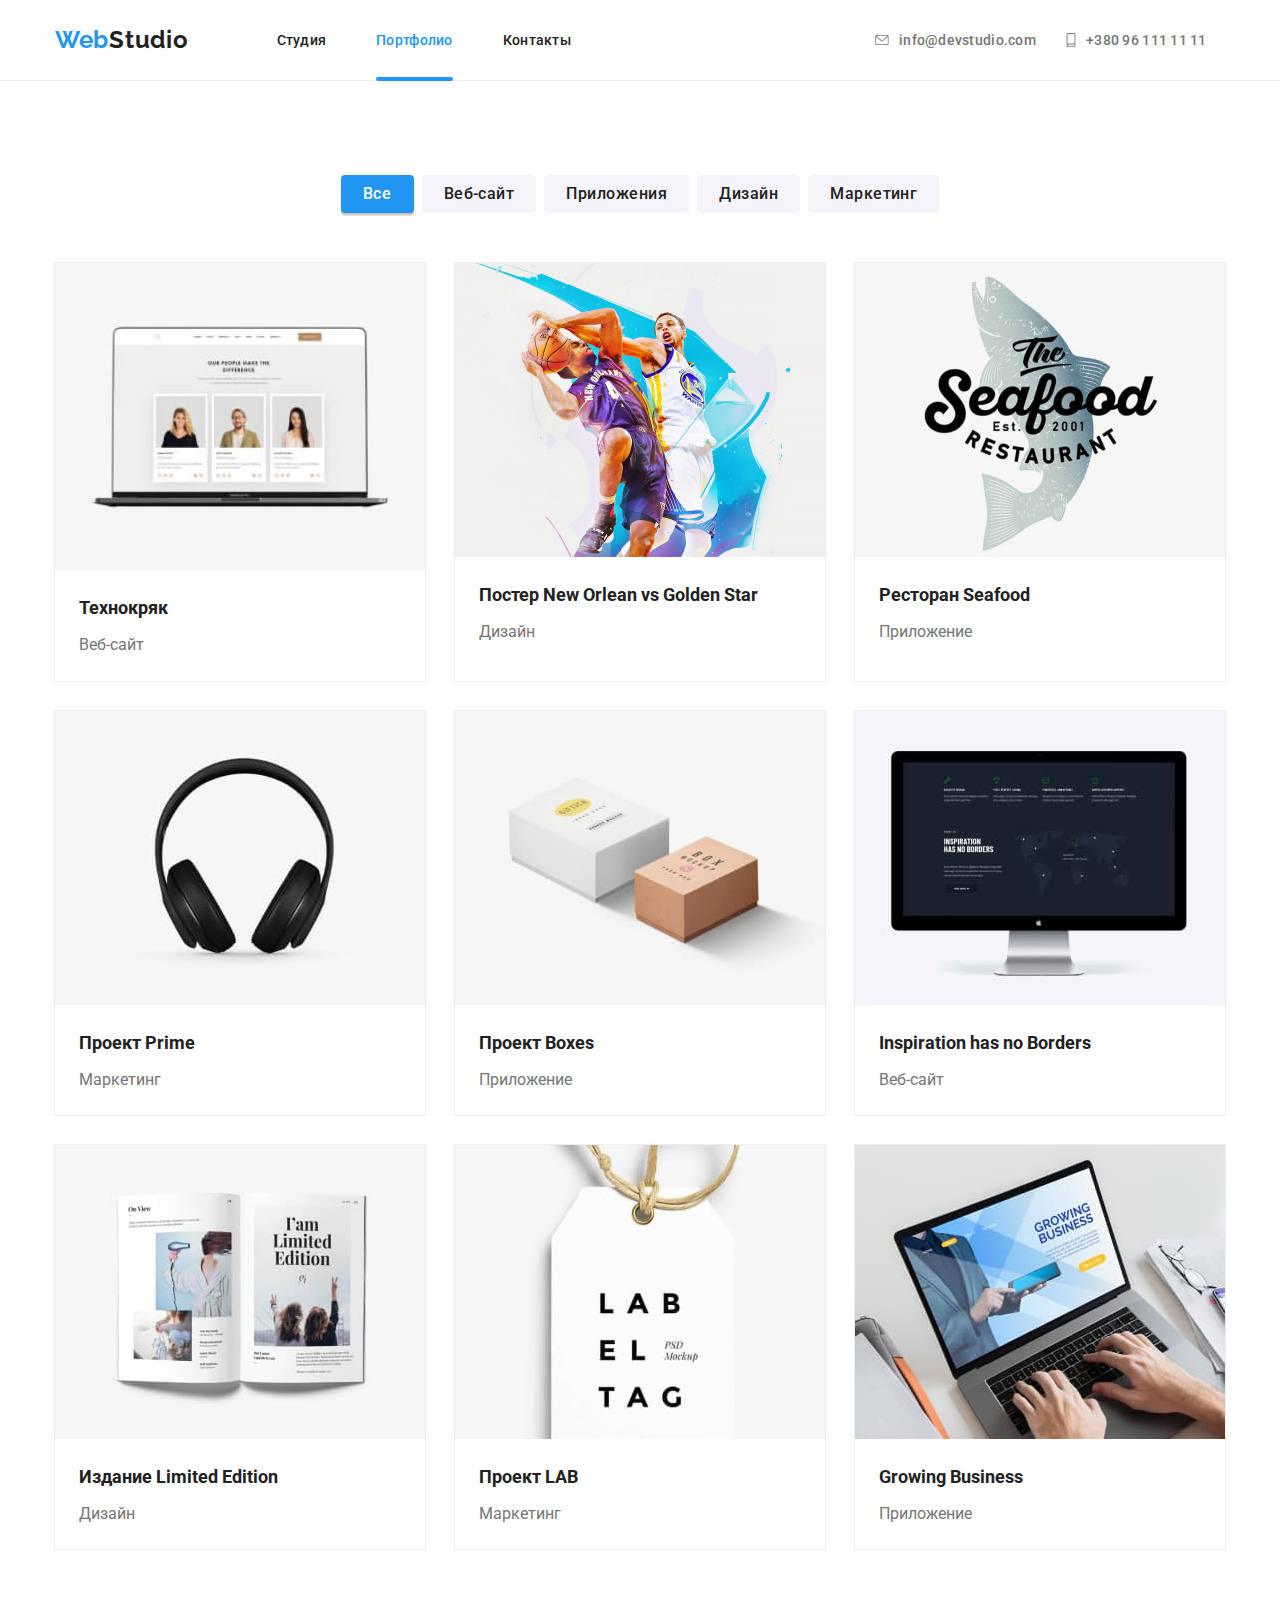
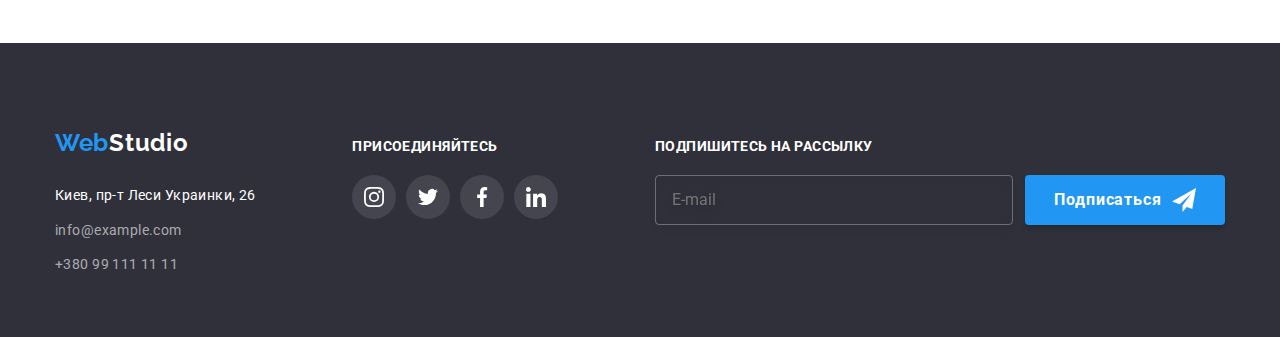
==== portfolio.html @ 72ad8346 "part1" ====
<!DOCTYPE html>
<html lang="ru">

<head>
    <meta charset="UTF-8" />
    <meta name="viewport" content="width=device-width, initial-scale=1.0" />
    <title>Эффективные решения для вашего бизнеса</title>

    <link
        href="https://fonts.googleapis.com/css2?family=Raleway:wght@700&family=Roboto:wght@400;500;700;900&display=swap"
        rel="stylesheet">
    <link rel="stylesheet"
        href="https://cdnjs.cloudflare.com/ajax/libs/modern-normalize/1.1.0/modern-normalize.min.css">
    <link rel="stylesheet" href="css/main.min.css" />
</head>

<body>
    
    <header class="page-header">
        <div class="container">
            <a href="./index.html" class="logo">Web<span class="logo__themelabel">Studio</span></a>
            <nav class="navigation">
                <ul class="navigation__list">
                    <li class="navigation__item">
                        <a href="./index.html" class="navigation__link">Студия</a>
                    </li>
                    <li class="navigation__item">
                        <a href="./portfolio.html" class="navigation__link navigation__link--accent">Портфолио</a>
                    </li>
                    <li class="navigation__item">
                        <a href="/" class="navigation__link">Контакты</a>
                    </li>
                </ul>
                <ul class="contact">
                    <li class="contact__item"><a href="maito:info@devstudio.com" class="contact__link">
                            <svg class="contact__icon" width="14" height="10">
                                <use href="./img/symbol-defs.svg#envelope"></use>
                            </svg>info@devstudio.com</a>
                    </li>
                    <li class="contact__item"><a href="tell:+380961111111" class="contact__link contact__link--accent">
                            <svg class="contact__icon" width="10" height="14">
                                <use href="./img/symbol-defs.svg#smartphone"></use>
                            </svg>+380 96 111 11 11</a>
                    </li>
                </ul>
            </nav>
            <button class="menu-mobile" type="button" artia-controls="header-menu-container" aria-expanded="false"
                data-menu-button>
                <svg class="menu-mobile__icon" width="40" height="40" aria-label="Переключатель мобильного меню">
                    <use class="menu-mobile__menu" href="./img/symbol-defs.svg#burger-menu-icon"></use>
                </svg>
            </button>
            <div class="header-menu-container" data-menu>
                <ul class="navigation__list">
                    <li class="navigation__item">
                        <a href="./index.html" class="navigation__link">Студия</a>
                    </li>
                    <li class="navigation__item">
                        <a href="./portfolio.html" class="navigation__link navigation__link--accent">Портфолио</a>
                    </li>
                    <li class="navigation__item">
                        <a href="/" class="navigation__link">Контакты</a>
                    </li>
                </ul>
                <ul class="contact">
                    <li class="contact__item"><a href="maito:info@devstudio.com" class="contact__link">
                            <svg class="contact__icon" width="14" height="10">
                                <use href="./img/symbol-defs.svg#ienvelope"></use>
                            </svg>info@devstudio.com</a>
                    </li>
                    <li class="contact__item"><a href="tell:+380961111111" class="contact__link contact__link--accent">
                            <svg class="contact__icon" width="10" height="14">
                                <use href="./img/symbol-defs.svg#smartphone"></use>
                            </svg>+380 96 111 11 11</a>
                    </li>
                </ul>

                <ul class="social-list__menu">
                    <li class="social-list__item">
                        <a href="" class="social-list__links">Instagram</a>
                        <span class="social-list__line"></span>
                    </li>
                    <li class="social-list__item">
                        <a href="" class="social-list__links">Twitter</a>
                        <span class="social-list__line"></span>
                    </li>
                    <li class="social-list__item">
                        <a href="" class="social-list__links">Facebook</a>
                        <span class="social-list__line"></span>
                    </li>
                    <li class="social-list__item">
                        <a href="" class="social-list__links">LinkedIn</a>
                    </li>
                </ul>
                <button class="close-menu-btn" data-menu-close>
                    <svg class="icon-close-btn">
                        <use href="./img/symbol-defs.svg#close-icon"></use>
                    </svg>
                </button>
            </div>
        </div>
    </header>

    <main>

        <section class="portfolio-selection section-padding">
            <div class="container">
                <h1 class="visually-hidden">portfolio</h1>

                <ul class="bits">
                    <li class="list-buttons">
                        <button type="button" class="modal-buttons active">Все</button>
                    </li>
                    <li class="list-buttons">
                        <button type="button" class="modal-buttons">Веб-сайт</button>
                    </li>
                    <li class="list-buttons">
                        <button type="button" class="modal-buttons">Приложения</button>
                    </li>
                    <li class="list-buttons">
                        <button type="button" class="modal-buttons"> Дизайн</button>
                    </li>
                    <li class="list-buttons">
                        <button type="button" class="modal-buttons">Маркетинг</button>
                    </li>
                </ul>

                <h2 class="visually-hidden">картинки Портфолио</h2>

                <ul class="portfolio-picture">
                    <li class="link-group">
                        <a href="#" class="links">
                            <div class="portfolio-effect">
                                <picture>
                                    <source srcset="./images/kryakmob1.jpg 1x, ./images/kryakmob2.jpg 2x" type="image"
                                        media="(min-width: 480px)">
                                    <source srcset="./images/kryaktabl1.jpg 1x, ./images/kryaktabl2.jpg 2x" type="image"
                                        media="(min-width: 768px)">
                                    <source srcset="./imgages/kryakdesk1.jpg 1x, ./imgages/kryakdesk2.jpg 2x"
                                        type="image" media="(min-width: 1200px)">
                                    <img class="link-group-img" src="./images/kryakdesk1.jpg" alt="Технокряк" width="370"
                                        height="294">
                                </picture>
                                <p class="description-technoryak"> Технокряк это современная площадка распространения
                                    коронавируса. Компании используют эту платформу для цифрового
                                    шпионажа и атак на защищённые сервера конкурентов.</p>
                            </div>
                            <div class="advantages-container-carts">
                                <h3 class="title-img">Технокряк</h3>
                                <p class="text-img">Веб-сайт</p>
                            </div>
                        </a>
                    </li>
                    <li class="link-group">
                        <a href="#" class="links">
                            <div class="portfolio-effect">
                                <picture>
                                    <source srcset="./images/orleanmob1.jpg 1x, ./images/orleanmob2.jpg 2x" type="image"
                                        media="(min-width: 480px)">
                                    <source srcset="./images/orleantab1.jpg 1x, ./images/orleantab2.jpg 2x" type="image"
                                        media="(min-width: 768px)">
                                    <source srcset="./imgages/orleandesk1.jpg 1x, ./imgages/orleandesk2.jpg 2x"
                                        type="image" media="(min-width: 1200px)">
                                    <img class="link-group-img" src="./images/orleandesk1.jpg" alt="neworlen" width="370"
                                        height="294">
                                </picture>
                                <p class="description-technoryak"> Технокряк это современная площадка распространения
                                    коронавируса. Компании используют
                                    эту платформу для цифрового
                                    шпионажа и атак на защищённые сервера конкурентов.</p>
                            </div>
                            <div class="advantages-container-carts">
                                <h3 class="title-img">Постер New Orlean vs Golden Star</h3>
                                <p class="text-img">Дизайн</p>
                            </div>
                        </a>
                    </li>
                    <li class="link-group">
                        <a href="#" class="links">
                            <div class="portfolio-effect">
                                <picture>
                                    <source srcset="./images/foodmob1.jpg 1x, ./images/foodmob2.jpg 2x"
                                        type="image" media="(min-width: 480px)">
                                    <source srcset="./images/foodtab1.jpg 1x, ./images/foodtab2.jpg 2x"
                                        type="image" media="(min-width: 768px)">
                                    <source srcset="./imgages/fooddesk1.jpg 1x, ./imgages/fooddesk2.jpg 2x"
                                        type="image" media="(min-width: 1200px)">
                                    <img class="link-group-img" src="./images/fooddesk1.jpg" alt="Seafood" width="370"
                                        height="294">
                                </picture>
                                <p class="description-technoryak"> Технокряк это современная площадка распространения
                                    коронавируса. Компании используют
                                    эту платформу для цифрового шпионажа и атак на защищённые сервера конкурентов.</p>
                            </div>
                            <div class="advantages-container-carts">
                                <h3 class="title-img">Ресторан Seafood</h3>
                                <p class="text-img">Приложение</p>
                            </div>
                        </a>
                    </li>
                    <li class="link-group">
                        <a href="#" class="links">
                            <div class="portfolio-effect">
                                <picture>
                                    <source srcset="./images/primemob1.jpg 1x, ./images/primemob2.jpg 2x"
                                        type="image" media="(min-width: 480px)">
                                    <source srcset="./images/primetab1.jpg 1x, ./images/primetab2.jpg 2x"
                                        type="image" media="(min-width: 768px)">
                                    <source srcset="./imgages/primedesk1.jpg 1x, ./imgages/primedesk2.jpg 2x"
                                        type="image" media="(min-width: 1200px)">
                                    <img class="link-group-img" src="./images/primedesk1.jpg" alt="Prime" width="370"
                                        height="294">
                                </picture>
                                <p class="description-technoryak"> Технокряк это современная площадка распространения
                                    коронавируса. Компании используют эту платформу для цифрового
                                    шпионажа и атак на защищённые сервера конкурентов.</p>
                            </div>
                            <div class="advantages-container-carts">
                                <h3 class="title-img">Проект Prime</h3>
                                <p class="text-img">Маркетинг</p>
                            </div>
                        </a>
                    </li>
                    <li class="link-group">
                        <a href="#" class="links">
                            <div class="portfolio-effect">
                                <picture>
                                    <source srcset="./images/boxmob1.jpg 1x, ./images/boxmob2.jpg 2x"
                                        type="image" media="(min-width: 480px)">
                                    <source srcset="./images/boxtab1.jpg 1x, ./images/boxtab2.jpg 2x"
                                        type="image" media="(min-width: 768px)">
                                    <source srcset="./imgages/boxdesk1.jpg 1x, ./imgages/boxdesk2.jpg 2x"
                                        type="image" media="(min-width: 1200px)">
                                    <img class="link-group-img" src="./images/boxdesk1.jpg" alt="boxes" width="370"
                                        height="294">
                                </picture>
                                <p class="description-technoryak"> Технокряк это современная площадка распространения
                                    коронавируса. Компании используют эту платформу для цифрового
                                    шпионажа и атак на защищённые сервера конкурентов.</p>
                            </div>
                            <div class="advantages-container-carts">
                                <h3 class="title-img">Проект Boxes</h3>
                                <p class="text-img">Приложение</p>
                            </div>
                        </a>
                    </li>
                    <li class="link-group">
                        <a href="#" class="links">
                            <div class="portfolio-effect">
                                <picture>
                                    <source srcset="./images/inspimob1.jpg 1x, ./images/inspimob2.jpg 2x" type="image"
                                        media="(min-width: 480px)">
                                    <source srcset="./images/inspitab1.jpg 1x, ./images/inspitab2.jpg 2x" type="image"
                                        media="(min-width: 768px)">
                                    <source srcset="./imgages/inspidesk1.jpg 1x, ./imgages/inspidesk2.jpg 2x"
                                        type="image" media="(min-width: 1200px)">
                                    <img class="link-group-img" src="./images/inspidesk1.jpg" alt="Inspiration" width="370"
                                        height="294">
                                </picture>
                                <p class="description-technoryak"> Технокряк это современная площадка распространения
                                    коронавируса. Компании используют эту платформу для цифрового
                                    шпионажа и атак на защищённые сервера конкурентов.</p>
                            </div>
                            <div class="advantages-container-carts">
                                <h3 lang="en" class="title-img">Inspiration has no Borders</h3>
                                <p class="text-img">Веб-сайт</p>
                            </div>
                        </a>
                    </li>
                    <li class="link-group">
                        <a href="#" class="links">
                            <div class="portfolio-effect">
                                <picture>
                                    <source srcset="./images/limitmob1.jpg 1x, ./images/limitmob2.jpg 2x"
                                        type="image" media="(min-width: 480px)">
                                    <source srcset="./images/limittab1.jpg 1x, ./images/limittab2.jpg 2x"
                                        type="image" media="(min-width: 768px)">
                                    <source srcset="./imgages/limitdesk1.jpg 1x, ./imgages/limitdesk2.jpg 2x"
                                        type="image" media="(min-width: 1200px)">
                                    <img class="link-group-img" src="./images/limitdesk1.jpg" alt="Limited" width="370"
                                        height="294">
                                </picture>
                                <p class="description-technoryak"> Технокряк это современная площадка распространения
                                    коронавируса. Компании используют
                                    эту платформу для цифрового шпионажа и атак на защищённые сервера конкурентов.</p>
                            </div>
                            <div class="advantages-container-carts">
                                <h3 class="title-img">Издание Limited Edition</h3>
                                <p class="text-img">Дизайн</p>
                            </div>
                        </a>
                    </li>
                    <li class="link-group">
                        <a href="#" class="links">
                            <div class="portfolio-effect">
                                <picture>
                                    <source srcset="./images/labmob1.jpg 1x, ./images/labmob2.jpg 2x"
                                        type="image" media="(min-width: 480px)">
                                    <source srcset="./images/labtab1.jpg 1x, ./images/labtab2.jpg 2x"
                                        type="image" media="(min-width: 768px)">
                                    <source srcset="./imgages/labdesk1.jpg 1x, ./imgages/labdesk2.jpg 2x"
                                        type="image" media="(min-width: 1200px)">
                                    <img class="link-group-img" src="./images/labdesk1.jpg" alt="lab" width="370"
                                        height="294">
                                </picture>
                                <p class="description-technoryak"> Технокряк это современная площадка распространения
                                    коронавируса. Компании используют
                                    эту платформу для цифрового
                                    шпионажа и атак на защищённые сервера конкурентов.</p>
                            </div>
                            <div class="advantages-container-carts">
                                <h3 class="title-img">Проект LAB</h3>
                                <p class="text-img">Маркетинг</p>
                            </div>
                        </a>
                    </li>
                    <li class="link-group">
                        <a href="#" class="links">
                            <div class="portfolio-effect">
                                <picture>
                                    <source srcset="./images/growmob1.jpg 1x, ./images/growmob2.jpg 2x"
                                        type="image" media="(min-width: 480px)">
                                    <source srcset="./images/growtab1.jpg 1x, ./images/growtab2.jpg 2x"
                                        type="image" media="(min-width: 768px)">
                                    <source srcset="./imgages/growdesk1.jpg 1x, ./imgages/growdesk2.jpg 2x"
                                        type="image" media="(min-width: 1200px)">
                                    <img class="link-group-img" src="./images/growdesk1.jpg" alt="Growing" width="370"
                                        height="294">
                                </picture>
                                <p class="description-technoryak"> Технокряк это современная площадка распространения
                                    коронавируса. Компании используют
                                    эту платформу для цифрового
                                    шпионажа и атак на защищённые сервера конкурентов.</p>
                            </div>
                            <div class="advantages-container-carts">
                                <h3 lang="en" class="title-img">Growing Business</h3>
                                <p class="text-img">Приложение</p>
                            </div>
                        </a>
                    </li>
                </ul>
            </div>
        </section>
    </main>

<footer class="page-footer">
    <div class="container">
        <div class="container-adres">
            <address class="adres">
                <a href="index.html" class="logo logo--footer">Web<span class="accent-footer">Studio</span></a>
                <ul class="adres__list">
                    <li class="adres__item"><a href="https://goo.gl/maps/eN61j858Ek6bLMCC6" class="adres__city">Киев,
                            пр-т
                            Леси Украинки, 26</a></li>
                    <li class="adres__item"><a href="mailto:info@example.com" class="adres__link">info@example.com</a>
                    </li>
                    <li class="adres__item"><a href="tell:+380991111111" class="adres__link">+380 99 111 11 11</a></li>
                </ul>
            </address>
        </div>
        <div class="footer-icons">
            <h3 class="footer-subtitle">присоединяйтесь</h3>
            <ul class="icon-list">
                <li class="icon-list__item">
                    <a class="icon-list__link" href="">
                        <svg class="advantages-icons">
                            <use href="./img/symbol-defs.svg#instagram"></use>
                        </svg>
                    </a>
                </li>
                <li class="icon-list__item">
                    <a class="icon-list__link" href="">
                        <svg class="advantages-icons">
                            <use href="./img/symbol-defs.svg#twitter"></use>
                        </svg>
                    </a>
                </li>
                <li class="icon-list__item">
                    <a class="icon-list__link" href="">
                        <svg class="advantages-icons">
                            <use href="./img/symbol-defs.svg#facebook"></use>
                        </svg>
                    </a>
                </li>
                <li class="icon-list__item">
                    <a class="icon-list__link" href="">
                        <svg class="advantages-icons">
                            <use href="./img/symbol-defs.svg#linkedin"></use>
                        </svg>
                    </a>
                </li>
            </ul>
        </div>
        <div class="footer-form">
            <h3 class="footer-subtitle">Подпишитесь на рассылку</h3>
            <form class="footer-form__container">
                <input type="email" placeholder="E-mail" name="mail" class="footer-form__input">
                <button type="submit" class="web-button">Подписаться <span class="footer-form__label">
                        <svg class="footer-form__icon">
                            <use href="./img/symbol-defs.svg#icon-send"></use>
                        </svg>
                    </span></button>
            </form>
        </div>
    </div>



</footer>

<script src="./js/modal.js"></script>
<script src="./js/menu.js"></script>

</body>
</html>
---- css/main.min.css ----
*,::before,::after{-webkit-box-sizing:border-box;box-sizing:border-box}body{font-family:"Roboto",sans-serif;margin:0}a{text-decoration:none;cursor:pointer;font-style:normal}ul{margin:0;padding:0;list-style:none}p,h1,h2,h3,h4,h5,h6{margin:0;padding:0}img{display:block;max-width:100%;height:auto}.visually-hidden{position:absolute !important;clip:rect(1px 1px 1px 1px);clip:rect(1px, 1px, 1px, 1px);padding:0 !important;border:0 !important;height:1px !important;width:1px !important;overflow:hidden}.container{width:100%;padding:0 15px}.page-header .container{display:-webkit-box;display:-ms-flexbox;display:flex}@media screen and (min-width: 480px){.container{width:480px;margin:0 auto}}@media screen and (min-width: 768px){.container{width:768px}}@media screen and (min-width: 1200px){.container{width:1200px}}@media screen and (min-width: 768px){.page-footer .container{display:-webkit-box;display:-ms-flexbox;display:flex;-ms-flex-wrap:wrap;flex-wrap:wrap;-ms-flex-pack:distribute;justify-content:space-around;-webkit-box-align:baseline;-ms-flex-align:baseline;align-items:baseline}}@media screen and (min-width: 1200px){.page-footer .container{-webkit-box-pack:justify;-ms-flex-pack:justify;justify-content:space-between}}@media screen and (max-width: 1199px){.page-footer .container{text-align:center}}.section-padding{padding-bottom:60px;padding-top:60px;width:100%;margin:0 auto}@media screen and (min-width: 1200px){.section-padding{padding-bottom:94px;padding-top:94px}}.title{color:#212121;font-weight:700;font-size:28px;line-height:1.178;letter-spacing:0.03em;text-align:center;margin-bottom:30px}@media screen and (min-width: 1200px){.title{font-size:36px;line-height:1.167;margin-bottom:50px}}.page-header{background-color:#fff}.navigation{display:none}@media screen and (min-width: 768px){.navigation{display:-webkit-box;display:-ms-flexbox;display:flex;-webkit-box-align:center;-ms-flex-align:center;align-items:center}}.menu-mobile{padding:10px 0;margin:0;border:none;color:#212121;background-color:transparent;margin-left:auto;position:relative}.menu-mobile:hover .menu-mobile__icon,.menu-mobile:focus .menu-mobile__icon{fill:#2196f3}@media screen and (min-width: 768px){.menu-mobile{display:none}}.close-menu-btn{position:fixed;right:8px;top:8px;background-color:transparent;border:none;color:#212121;padding:0}.close-menu-btn:hover,.close-menu-btn:focus{color:#2196f3}.icon-close-btn{fill:currentColor;width:40px;height:40px}.menu-mobile__icon{fill:currentColor}@media screen and (max-width: 768px){.header-menu-container{position:fixed;top:0;right:0;background-color:#fff;height:100vh;width:100%;padding:48px 40px;z-index:21;overflow:auto;-webkit-transform:translateY(-100%);transform:translateY(-100%);-webkit-transition:-webkit-transform 700ms cubic-bezier(0.4, 0, 0.2, 1);transition:-webkit-transform 700ms cubic-bezier(0.4, 0, 0.2, 1);transition:transform 700ms cubic-bezier(0.4, 0, 0.2, 1);transition:transform 700ms cubic-bezier(0.4, 0, 0.2, 1), -webkit-transform 700ms cubic-bezier(0.4, 0, 0.2, 1);display:-webkit-box;display:-ms-flexbox;display:flex;-webkit-box-orient:vertical;-webkit-box-direction:normal;-ms-flex-direction:column;flex-direction:column;-webkit-box-pack:justify;-ms-flex-pack:justify;justify-content:space-between}.header-menu-container.is-open{-webkit-transform:translateY(0);transform:translateY(0)}}@media screen and (min-width: 768px){.header-menu-container{display:none}}.navigation__link{color:#212121;-webkit-transition:color 250ms cubic-bezier(0.4, 0, 0.2, 1);transition:color 250ms cubic-bezier(0.4, 0, 0.2, 1);font-weight:500;font-size:25px;line-height:1.175;display:block;letter-spacing:0.02em}.navigation__link:focus,.navigation__link:hover{color:#2196f3}@media screen and (min-width: 480px){.navigation__link{font-size:40px}}@media screen and (min-width: 768px){.navigation__link{position:relative;font-size:14px;line-height:1.142;padding:32px 0}}.navigation__list{margin-bottom:40px}@media screen and (min-width: 768px){.navigation__list{margin-bottom:0;display:-webkit-box;display:-ms-flexbox;display:flex}}@media screen and (min-width: 1200px){.navigation__list{margin-right:304px}}@media screen and (max-width: 767px){.navigation__item:not(:last-child){margin-bottom:32px}}@media screen and (min-width: 768px){.navigation__item:not(:last-child){margin-right:50px}}.navigation__link--accent{color:#2196f3}@media screen and (min-width: 768px){.navigation__link--accent::after{content:"";display:block;position:absolute;bottom:-1px;left:0;width:100%;height:4px;background-color:#2196f3;border-radius:2px;-webkit-transform:scaleX(1);transform:scaleX(1);-webkit-transition:-webkit-transform 250ms cubic-bezier(0.4, 0, 0.2, 1);transition:-webkit-transform 250ms cubic-bezier(0.4, 0, 0.2, 1);transition:transform 250ms cubic-bezier(0.4, 0, 0.2, 1);transition:transform 250ms cubic-bezier(0.4, 0, 0.2, 1), -webkit-transform 250ms cubic-bezier(0.4, 0, 0.2, 1)}}.social-list__menu{display:-webkit-box;display:-ms-flexbox;display:flex;-webkit-box-align:center;-ms-flex-align:center;align-items:center;-ms-flex-wrap:wrap;flex-wrap:wrap}@media screen and (min-width: 768px){.social-list__menu{display:none}}.social-list__item{display:-webkit-box;display:-ms-flexbox;display:flex;-webkit-box-pack:center;-ms-flex-pack:center;justify-content:center;-webkit-box-align:center;-ms-flex-align:center;align-items:center}.social-list__links{font-weight:500;font-size:10px;line-height:1.122;letter-spacing:0.02em;color:#2196f3}@media screen and (min-width: 480px){.social-list__links{font-size:18px}}.social-list__line{background-color:rgba(33,33,33,0.2);width:22px;height:1px;-webkit-transform:rotate(90deg);transform:rotate(90deg)}.contact__link{color:#757575;font-weight:500;font-size:18px;line-height:1;display:block;letter-spacing:0.02em}.contact__link:hover,.contact__link:focus{color:#2196f3}@media screen and (min-width: 480px){.contact__link{font-size:24px;line-height:1.176}}@media screen and (min-width: 768px){.contact__link{font-size:12px;line-height:1.167;display:-webkit-box;display:-ms-flexbox;display:flex;-webkit-box-align:center;-ms-flex-align:center;align-items:center}}@media screen and (min-width: 1200px){.contact__link{font-size:14px;line-height:1.142;padding:32px 0}}@media screen and (max-width: 767px){.contact__item:last-child{margin-bottom:32px}}@media screen and (min-width: 768px) and (max-width: 1199px){.contact__item:not(:last-child){margin-bottom:10px}}@media screen and (min-width: 1200px){.contact__item:not(:last-child){margin-right:30px}}.contact{display:-webkit-box;display:-ms-flexbox;display:flex}@media screen and (max-width: 767px){.contact{-webkit-box-orient:vertical;-webkit-box-direction:reverse;-ms-flex-direction:column-reverse;flex-direction:column-reverse;margin-bottom:20px}}@media screen and (min-width: 768px) and (max-width: 1199px){.contact{margin-left:84px;-webkit-box-orient:vertical;-webkit-box-direction:normal;-ms-flex-direction:column;flex-direction:column}}@media screen and (min-width: 1200px){.contact{-webkit-box-orient:horizontal;-webkit-box-direction:normal;-ms-flex-direction:row;flex-direction:row}}.contact__icon{display:none}@media screen and (min-width: 768px){.contact__icon{margin-right:10px;fill:currentColor;display:block}}@media screen and (max-width: 767px){.contact__link--accent{color:#2196f3}}@media screen and (min-width: 480px) and (max-width: 767px){.contact__link--accent{color:#2196f3;font-size:34px}}.logo{font-family:"Raleway",sans-serif;color:#2196f3;font-weight:700;letter-spacing:0.03em;font-size:24px;line-height:1.1667;padding:16px 0}@media screen and (min-width: 768px){.logo{margin-right:88px;padding:26px 0}}.logo__themelabel{color:#212121}.logo--footer{margin-right:0;display:inline-block}.web-button{background-color:#2196f3;-webkit-box-shadow:0px 4px 4px rgba(0,0,0,0.15);box-shadow:0px 4px 4px rgba(0,0,0,0.15);border-radius:4px;border-color:transparent;text-align:center;min-width:200px;height:50px;color:#fff;font-weight:700;font-size:16px;line-height:1.875;letter-spacing:0.06em;padding:10px;cursor:pointer;font-family:inherit}.footer-form .web-button{display:-webkit-box;display:-ms-flexbox;display:flex;-webkit-box-pack:center;-ms-flex-pack:center;justify-content:center;-webkit-box-align:center;-ms-flex-align:center;align-items:center;margin:0 auto}.modal__close{position:absolute;top:8px;right:8px;display:-webkit-box;display:-ms-flexbox;display:flex;-webkit-box-pack:center;-ms-flex-pack:center;justify-content:center;-webkit-box-align:center;-ms-flex-align:center;align-items:center;background-color:transparent;border:1px solid rgba(0,0,0,0.1);width:30px;height:30px;color:#212121;border-radius:50%;cursor:pointer}.modal-close-icon{height:100%;width:100%;fill:currentColor;-webkit-transition:fill 250ms cubic-bezier(0.4, 0, 0.2, 1);transition:fill 250ms cubic-bezier(0.4, 0, 0.2, 1)}.modal__close:hover .modal-close-icon,.modal__close:focus .modal-close-icon{fill:#2196f3}.icon-list{display:-webkit-box;display:-ms-flexbox;display:flex;-webkit-box-align:center;-ms-flex-align:center;align-items:center;-webkit-box-pack:center;-ms-flex-pack:center;justify-content:center}.icon-list__link{width:100%;height:100%;fill:#fff;display:-webkit-box;display:-ms-flexbox;display:flex;-webkit-box-pack:center;-ms-flex-pack:center;justify-content:center;background-color:rgba(255,255,255,0.1);border-radius:50%;-webkit-box-align:center;-ms-flex-align:center;align-items:center;-webkit-transition:background-color 250ms cubic-bezier(0.4, 0, 0.2, 1),color 250ms cubic-bezier(0.4, 0, 0.2, 1);transition:background-color 250ms cubic-bezier(0.4, 0, 0.2, 1),color 250ms cubic-bezier(0.4, 0, 0.2, 1)}.icon-list__link:hover,.icon-list__link:focus{background-color:#2196f3;color:#fff}.icon-list__item{width:44px;height:44px}.icon-list__item:not(:last-child){margin-right:10px}.icon-list__icon,.advantages-icons{width:20px;height:20px}.team-icons-color{fill:currentColor}.icon-list__link--background{color:#afb1b8}.icon-list__link--background:hover,.icon-list__link--background:focus{color:#fff}.page-hero{background-color:#2f303a;text-align:center;padding-top:118px;padding-bottom:118px;max-width:1600px;margin:0 auto;background-image:-webkit-gradient(linear, left top, right top, from(rgba(47,48,58,0.4)), to(rgba(47,48,58,0.4))),url("./../img/heromob1.jpg");background-image:linear-gradient(to right, rgba(47,48,58,0.4), rgba(47,48,58,0.4)),url("./../img/heromob1.jpg");background-repeat:no-repeat;background-size:cover}@media screen and (min-device-pixel-ratio: 2), screen and (-webkit-min-device-pixel-ratio: 2), screen and (min-resolution: 192dpi), screen and (min-resolution: 2dppx){.page-hero{background-image:-webkit-gradient(linear, left top, right top, from(rgba(47,48,58,0.4)), to(rgba(47,48,58,0.4))),url("./../img/heromob2.jpg");background-image:linear-gradient(to right, rgba(47,48,58,0.4), rgba(47,48,58,0.4)),url("./../img/heromob2.jpg")}}@media screen and (min-width: 768px){.page-hero{background-image:-webkit-gradient(linear, left top, right top, from(rgba(47,48,58,0.4)), to(rgba(47,48,58,0.4))),url("./../img/herotab1.jpg");background-image:linear-gradient(to right, rgba(47,48,58,0.4), rgba(47,48,58,0.4)),url("./../img/herotab1.jpg")}}@media screen and (min-width: 768px) and (min-device-pixel-ratio: 2), screen and (min-width: 768px) and (-webkit-min-device-pixel-ratio: 2), screen and (min-width: 768px) and (min-resolution: 192dpi), screen and (min-width: 768px) and (min-resolution: 2dppx){.page-hero{background-image:-webkit-gradient(linear, left top, right top, from(rgba(47,48,58,0.4)), to(rgba(47,48,58,0.4))),url("./../img/herotab2.jpg");background-image:linear-gradient(to right, rgba(47,48,58,0.4), rgba(47,48,58,0.4)),url("./../img/herotab2.jpg")}}@media screen and (min-width: 1200px){.page-hero{padding-top:200px;padding-bottom:200px;background-image:-webkit-gradient(linear, left top, right top, from(rgba(47,48,58,0.4)), to(rgba(47,48,58,0.4))),url("./../img/herodesk1.jpg");background-image:linear-gradient(to right, rgba(47,48,58,0.4), rgba(47,48,58,0.4)),url("./../img/herodesk1.jpg")}}@media screen and (min-width: 1200px) and (min-device-pixel-ratio: 2), screen and (min-width: 1200px) and (-webkit-min-device-pixel-ratio: 2), screen and (min-width: 1200px) and (min-resolution: 192dpi), screen and (min-width: 1200px) and (min-resolution: 2dppx){.page-hero{background-image:-webkit-gradient(linear, left top, right top, from(rgba(47,48,58,0.4)), to(rgba(47,48,58,0.4))),url("./../img/herodesk2.jpg");background-image:linear-gradient(to right, rgba(47,48,58,0.4), rgba(47,48,58,0.4)),url("./../img/herodesk2.jpg")}}.hero__title{color:#fff;font-weight:900;font-size:26px;line-height:1.615;letter-spacing:0.06em;text-transform:uppercase;text-align:center;margin:0 auto;max-width:360px;margin-bottom:30px}@media screen and (min-width: 1200px){.hero__title{font-size:44px;line-height:1.364;max-width:700px}}@media screen and (min-width: 768px){.feature__list{display:-webkit-box;display:-ms-flexbox;display:flex;-ms-flex-wrap:wrap;flex-wrap:wrap;margin:-15px}}.feature__item{max-width:480px}.feature__item:not(:last-child){margin-bottom:30px}@media screen and (min-width: 768px){.feature__item{width:calc((100% - 2 * 30px) / 2);margin:15px}}@media screen and (min-width: 1200px){.feature__item{width:calc((100% - 4 * 30px) / 4);margin:15px}}.feature__subtitle{font-weight:700;font-size:14px;line-height:1.142;text-transform:uppercase;margin-bottom:10px}@media screen and (max-width: 767px){.feature__subtitle{text-align:center}}.feature__text{color:#757575;font-size:14px;line-height:1.714;font-weight:400;letter-spacing:0.03em}.feature__icon--container{background-color:#f5f4fa;display:-webkit-box;display:-ms-flexbox;display:flex;-webkit-box-pack:center;-ms-flex-pack:center;justify-content:center;-webkit-box-align:center;-ms-flex-align:center;align-items:center;width:100%;height:120px;margin-bottom:30px}.feature__icon{height:70px;width:70px}.job{padding-bottom:94px}@media screen and (max-width: 1199px){.job{display:none}}.job__item{margin:15px;position:relative;width:calc((100% - 3 * 30px) / 3)}.job__list{display:-webkit-box;display:-ms-flexbox;display:flex;margin:-15px}.job__images{max-width:100%}.job__text{font-weight:700;font-size:14px;line-height:1.143;letter-spacing:0.03em;text-transform:uppercase;margin:0;color:#fff}.job__text--position{position:absolute;bottom:0;left:0;background-color:rgba(47,48,58,0.8);width:100%;height:70px;display:-webkit-box;display:-ms-flexbox;display:flex;-webkit-box-align:center;-ms-flex-align:center;align-items:center;-webkit-box-pack:center;-ms-flex-pack:center;justify-content:center}.job{padding-bottom:94px}@media screen and (max-width: 1199px){.job{display:none}}.job__item{margin:15px;position:relative;width:calc((100% - 3 * 30px) / 3)}.job__list{display:-webkit-box;display:-ms-flexbox;display:flex;margin:-15px}.job__images{max-width:100%}.job__text{font-weight:700;font-size:14px;line-height:1.143;letter-spacing:0.03em;text-transform:uppercase;margin:0;color:#fff}.job__text--position{position:absolute;bottom:0;left:0;background-color:rgba(47,48,58,0.8);width:100%;height:70px;display:-webkit-box;display:-ms-flexbox;display:flex;-webkit-box-align:center;-ms-flex-align:center;align-items:center;-webkit-box-pack:center;-ms-flex-pack:center;justify-content:center}.team{background-color:#f5f4fa}.team__name{color:#212121;font-weight:500;font-size:16px;line-height:1.187;letter-spacing:0.03em;text-align:center;margin-bottom:10px}@media screen and (min-width: 768px){.team__list{margin:-15px;display:-webkit-box;display:-ms-flexbox;display:flex;-ms-flex-wrap:wrap;flex-wrap:wrap}}.team__item{background-color:#fff;-webkit-box-shadow:0px 1px 3px rgba(0,0,0,0.12),0px 1px 1px rgba(0,0,0,0.14),0px 2px 1px rgba(0,0,0,0.2);box-shadow:0px 1px 3px rgba(0,0,0,0.12),0px 1px 1px rgba(0,0,0,0.14),0px 2px 1px rgba(0,0,0,0.2);border-radius:0px 0px 4px 4px}@media screen and (max-width: 767px){.team__item{max-width:480px}.team__item:not(:last-child){margin-bottom:30px}}@media screen and (min-width: 768px){.team__item{width:calc((100% - 2 * 30px) / 2);margin:15px}}@media screen and (min-width: 1200px){.team__item{width:calc((100% - 4 * 30px) / 4)}}.team__images{width:100%}.team__position{color:#757575;font-weight:400;font-size:16px;line-height:1.187;text-align:center;margin-bottom:16px}.team__wrapper--icon{padding:24px}.client__item{width:calc((100% - 2 * 30px) / 2);height:90px;margin:15px}@media screen and (min-width: 768px){.client__item{width:calc((100% - 3 * 30px) / 3)}}@media screen and (min-width: 1200px){.client__item{width:calc((100% - 6 * 30px) / 6)}}.client__list{text-align:center;display:-webkit-box;display:-ms-flexbox;display:flex;-ms-flex-wrap:wrap;flex-wrap:wrap;margin:-15px}.client__link{width:100%;height:100%;-webkit-box-align:center;-ms-flex-align:center;align-items:center;color:#afb1b8;display:-webkit-box;display:-ms-flexbox;display:flex;border:1px solid #afb1b8;border-radius:4px;-webkit-box-pack:center;-ms-flex-pack:center;justify-content:center;-webkit-transition:color 250ms cubic-bezier(0.4, 0, 0.2, 1),border 250ms cubic-bezier(0.4, 0, 0.2, 1);transition:color 250ms cubic-bezier(0.4, 0, 0.2, 1),border 250ms cubic-bezier(0.4, 0, 0.2, 1)}.client__link:hover,.client__link:focus{color:#2196f3;border:1px solid #2196f3}.client__logo{fill:currentColor}.page-footer{background-color:#2f303a;padding-bottom:60px;padding-top:60px}.adres__item:not(:last-child){margin-bottom:9px}.adres{font-size:14px;line-height:1.8;font-weight:400;letter-spacing:0.03em}@media screen and (max-width: 1199px){.container-adres,.footer-icons{margin-bottom:60px}}.adres__city{color:#fff}.adres__link{color:rgba(255,255,255,0.6)}.adres__link:focus,.adres__link:hover{color:#2196f3}.accent-footer{color:#fff}.footer-subtitle{font-weight:700;font-size:14px;line-height:1, 143;letter-spacing:0.03em;text-transform:uppercase;color:#fff;margin-bottom:20px}.icon-list{list-style:none}.footer-form__input{width:100%;height:50px;background-color:transparent;border:1px solid rgba(255,255,255,0.3);-webkit-filter:drop-shadow(0px 4px 4px rgba(0,0,0,0.15));filter:drop-shadow(0px 4px 4px rgba(0,0,0,0.15));border-radius:4px;padding:16px;color:#fff;-webkit-transition:border 250ms cubic-bezier(0.4, 0, 0.2, 1);transition:border 250ms cubic-bezier(0.4, 0, 0.2, 1);margin-bottom:20px}.footer-form__input:focus{outline:none;border:1px solid #2196f3}@media screen and (min-width: 480px){.footer-form__input{width:450px}}@media screen and (min-width: 1200px){.footer-form__input{width:358px;margin-bottom:0;margin-right:12px}}.footer-form__icon{width:100%;height:100%}@media screen and (min-width: 1200px){.footer-form__container{display:-webkit-box;display:-ms-flexbox;display:flex;-webkit-box-pack:center;-ms-flex-pack:center;justify-content:center;-webkit-box-align:center;-ms-flex-align:center;align-items:center}}.footer-form__label{width:24px;height:24px;margin-left:10px}.modal-buttons{color:#212121;background-color:#f5f4fa;font-weight:500;font-family:inherit;font-size:16px;line-height:1.625;letter-spacing:0.03em;border-radius:4px;min-width:73px;padding:6px 22px;text-align:center;border:0px transparent;cursor:pointer;height:38px;-webkit-transition:color 250ms cubic-bezier(0.4, 0, 0.2, 1),background-color 250ms cubic-bezier(0.4, 0, 0.2, 1),-webkit-box-shadow 250ms cubic-bezier(0.4, 0, 0.2, 1);transition:color 250ms cubic-bezier(0.4, 0, 0.2, 1),background-color 250ms cubic-bezier(0.4, 0, 0.2, 1),-webkit-box-shadow 250ms cubic-bezier(0.4, 0, 0.2, 1);transition:color 250ms cubic-bezier(0.4, 0, 0.2, 1),background-color 250ms cubic-bezier(0.4, 0, 0.2, 1),box-shadow 250ms cubic-bezier(0.4, 0, 0.2, 1);transition:color 250ms cubic-bezier(0.4, 0, 0.2, 1),background-color 250ms cubic-bezier(0.4, 0, 0.2, 1),box-shadow 250ms cubic-bezier(0.4, 0, 0.2, 1),-webkit-box-shadow 250ms cubic-bezier(0.4, 0, 0.2, 1)}.modal-buttons:hover,.modal-buttons:focus{color:#fff;background-color:#2196f3;-webkit-box-shadow:0px 3px 1px rgba(0,0,0,0.1),0px 1px 2px rgba(0,0,0,0.08),0px 2px 2px rgba(0,0,0,0.12);box-shadow:0px 3px 1px rgba(0,0,0,0.1),0px 1px 2px rgba(0,0,0,0.08),0px 2px 2px rgba(0,0,0,0.12)}.bits{display:-webkit-box;display:-ms-flexbox;display:flex;-ms-flex-wrap:wrap;flex-wrap:wrap;margin-bottom:40px}@media screen and (min-width: 768px){.bits{-webkit-box-pack:center;-ms-flex-pack:center;justify-content:center}}@media screen and (min-width: 1200px){.bits{margin-bottom:50px}}.list-buttons:not(:last-child){margin-right:8px}@media screen and (max-width: 767px){.list-buttons{margin-bottom:15px}}.active{background-color:#2196f3;color:#fff;-webkit-box-shadow:0px 3px 1px rgba(0,0,0,0.1),0px 1px 2px rgba(0,0,0,0.08),0px 2px 2px rgba(0,0,0,0.12);box-shadow:0px 3px 1px rgba(0,0,0,0.1),0px 1px 2px rgba(0,0,0,0.08),0px 2px 2px rgba(0,0,0,0.12)}.title-img{font-weight:700;font-size:18px;line-height:2;color:#212121;margin-bottom:4px}.text-img{font-weight:400;font-size:16px;line-height:1.9;color:#757575}.link-group-img{width:100%}.portfolio-selection{background-color:#fff;border-top:1px solid #ececec}.portfolio-picture{margin:0 auto}@media screen and (min-width: 768px){.portfolio-picture{display:-webkit-box;display:-ms-flexbox;display:flex;-ms-flex-wrap:wrap;flex-wrap:wrap;margin:-15px}}.advantages-container-carts{padding:20px 24px;background-color:#fff}.link-group{background-color:#fff;outline:1px solid #eeeeee;text-align:start;max-width:450px}@media screen and (max-width: 767px){.link-group:not(:last-child){margin-bottom:30px}}@media screen and (min-width: 768px){.link-group{width:calc((100% - 2 * 30px) / 2);margin:15px}}@media screen and (min-width: 1200px){.link-group{width:calc((100% - 3 * 30px) / 3)}}.links{width:100%;height:100%;display:block;-webkit-transition:-webkit-box-shadow 250ms cubic-bezier(0.4, 0, 0.2, 1);transition:-webkit-box-shadow 250ms cubic-bezier(0.4, 0, 0.2, 1);transition:box-shadow 250ms cubic-bezier(0.4, 0, 0.2, 1);transition:box-shadow 250ms cubic-bezier(0.4, 0, 0.2, 1), -webkit-box-shadow 250ms cubic-bezier(0.4, 0, 0.2, 1)}.links:hover,.links:focus{-webkit-box-shadow:0px 1px 1px rgba(0,0,0,0.12),0px 4px 4px rgba(0,0,0,0.06),1px 4px 6px rgba(0,0,0,0.16);box-shadow:0px 1px 1px rgba(0,0,0,0.12),0px 4px 4px rgba(0,0,0,0.06),1px 4px 6px rgba(0,0,0,0.16)}.portfolio-effect{position:relative;display:block;overflow:hidden}.description-technoryak{font-weight:400;font-size:18px;line-height:1.555;letter-spacing:0.03em;height:100%;width:100%;color:#fff;display:block;padding:64px 24px;position:absolute;top:0;background-color:rgba(33,150,243,0.9);opacity:0;-webkit-transform:translateY(100%);transform:translateY(100%);-webkit-transition:opacity 250ms cubic-bezier(0.4, 0, 0.2, 1),-webkit-transform 250ms cubic-bezier(0.4, 0, 0.2, 1);transition:opacity 250ms cubic-bezier(0.4, 0, 0.2, 1),-webkit-transform 250ms cubic-bezier(0.4, 0, 0.2, 1);transition:transform 250ms cubic-bezier(0.4, 0, 0.2, 1),opacity 250ms cubic-bezier(0.4, 0, 0.2, 1);transition:transform 250ms cubic-bezier(0.4, 0, 0.2, 1),opacity 250ms cubic-bezier(0.4, 0, 0.2, 1),-webkit-transform 250ms cubic-bezier(0.4, 0, 0.2, 1)}.links:focus .description-technoryak,.links:hover .description-technoryak{opacity:1;-webkit-transform:translateY(0);transform:translateY(0)}.backdrop{position:fixed;width:100%;height:100%;top:0;left:0;overflow-y:scroll;background-color:rgba(0,0,0,0.2);z-index:99;opacity:1;-webkit-transition:opacity 250ms cubic-bezier(0.4, 0, 0.2, 1);transition:opacity 250ms cubic-bezier(0.4, 0, 0.2, 1)}.backdrop.is-hidden{opacity:0;pointer-events:none;visibility:none}.modal{position:absolute;top:50%;left:50%;-webkit-transform:translate(-50%, -50%) scale(1);transform:translate(-50%, -50%) scale(1);-webkit-transition:opacity 250ms cubic-bezier(0.4, 0, 0.2, 1),-webkit-transform 250ms cubic-bezier(0.4, 0, 0.2, 1);transition:opacity 250ms cubic-bezier(0.4, 0, 0.2, 1),-webkit-transform 250ms cubic-bezier(0.4, 0, 0.2, 1);transition:transform 250ms cubic-bezier(0.4, 0, 0.2, 1),opacity 250ms cubic-bezier(0.4, 0, 0.2, 1);transition:transform 250ms cubic-bezier(0.4, 0, 0.2, 1),opacity 250ms cubic-bezier(0.4, 0, 0.2, 1),-webkit-transform 250ms cubic-bezier(0.4, 0, 0.2, 1);background-color:#fff;-webkit-box-shadow:0px 1px 3px rgba(0,0,0,0.12),0px 1px 1px rgba(0,0,0,0.14),0px 2px 1px rgba(0,0,0,0.2);box-shadow:0px 1px 3px rgba(0,0,0,0.12),0px 1px 1px rgba(0,0,0,0.14),0px 2px 1px rgba(0,0,0,0.2);border-radius:4px;opacity:1;height:95%;max-height:609px;width:95%}@media screen and (max-width: 1199px){.modal{max-width:450px;overflow:scroll}}@media screen and (min-width: 1200px){.modal{max-width:530px}}.backdrop.is-hidden .modal{-webkit-transform:translate(-50%, -50%) scale(0.5);transform:translate(-50%, -50%) scale(0.5);opacity:0}.modal__form{width:100%;padding:40px}.wrapper{display:-webkit-box;display:-ms-flexbox;display:flex;-webkit-box-orient:vertical;-webkit-box-direction:normal;-ms-flex-direction:column;flex-direction:column;-webkit-box-align:start;-ms-flex-align:start;align-items:flex-start;margin-bottom:10px;position:relative}.wrapper label{font-weight:400;font-size:12px;line-height:1.167;letter-spacing:0.01em;margin-bottom:4px;color:#757575}.modal__title{font-weight:700;font-size:20px;line-height:1.155;text-align:center;letter-spacing:0.03em;color:#212121;margin-bottom:10px}@media screen and (min-width: 1200px){.modal__title{line-height:1.15}}.modal__input{width:100%;height:40px;border:1px solid rgba(33,33,33,0.2);border-radius:4px;padding:14px 42px;cursor:pointer;-webkit-transition:border 250ms cubic-bezier(0.4, 0, 0.2, 1);transition:border 250ms cubic-bezier(0.4, 0, 0.2, 1)}.modal__input:focus{outline:none;border:1px solid #2196f3}.wrapper--biggest{margin-bottom:20px}.wrapper--accept{display:-webkit-box;display:-ms-flexbox;display:flex;-webkit-box-align:center;-ms-flex-align:center;align-items:center;margin-bottom:30px}.modal__label{font-weight:400;font-size:12px;line-height:1.167;letter-spacing:0.03em;color:#757575;margin:0 auto}@media screen and (min-width: 480px){.modal__label{display:-webkit-box;display:-ms-flexbox;display:flex;-webkit-box-align:center;-ms-flex-align:center;align-items:center;-webkit-box-pack:center;-ms-flex-pack:center;justify-content:center}}@media screen and (min-width: 1200px){.modal__label{font-size:14px;line-height:1.714}}.modal__link--accept{color:#2196f3;text-decoration:underline;margin-left:2px}.modal__figure{display:inline-block;width:16px;height:16px;border:2px solid #212121;border-radius:2px;background-color:transparent;margin-right:7px;outline:none;-webkit-transition:background-color 250ms cubic-bezier(0.4, 0, 0.2, 1),border 250ms cubic-bezier(0.4, 0, 0.2, 1);transition:background-color 250ms cubic-bezier(0.4, 0, 0.2, 1),border 250ms cubic-bezier(0.4, 0, 0.2, 1)}.modal__figure:hover,.modal__figure:focus{cursor:pointer;border:2px solid #2196f3;background-color:#2196f3}.modal__accept--input:checked+.modal__figure{background-color:#2196f3;background-image:url("/img/Vector.svg");background-repeat:no-repeat;background-position:center;background-size:contain;background-origin:border-box;border-color:transparent}.modal__accept--input{-webkit-appearance:none;-moz-appearance:none;appearance:none;position:absolute;margin-right:8px}.modal__icon{width:18px;height:18px;position:absolute;bottom:11px;left:12px;fill:#212121;-webkit-transition:fill 250ms cubic-bezier(0.4, 0, 0.2, 1);transition:fill 250ms cubic-bezier(0.4, 0, 0.2, 1)}.modal__input:focus+.modal__icon{fill:#2196f3}.modal__textarea{width:100%;height:120px;border:1px solid rgba(33,33,33,0.2);border-radius:4px;resize:none;padding:12px 16px;-webkit-transition:border 250ms cubic-bezier(0.4, 0, 0.2, 1);transition:border 250ms cubic-bezier(0.4, 0, 0.2, 1)}.modal__textarea:focus{outline:none;border:1px solid #2196f3}.modal__textarea::-webkit-input-placeholder{font-family:inherit;font-weight:400;font-size:12px;line-height:1.167;letter-spacing:0.01em;color:rgba(117,117,117,0.5)}.modal__textarea:-ms-input-placeholder{font-family:inherit;font-weight:400;font-size:12px;line-height:1.167;letter-spacing:0.01em;color:rgba(117,117,117,0.5)}.modal__textarea::-ms-input-placeholder{font-family:inherit;font-weight:400;font-size:12px;line-height:1.167;letter-spacing:0.01em;color:rgba(117,117,117,0.5)}.modal__textarea::placeholder{font-family:inherit;font-weight:400;font-size:12px;line-height:1.167;letter-spacing:0.01em;color:rgba(117,117,117,0.5)}
/*# sourceMappingURL=main.min.css.map */
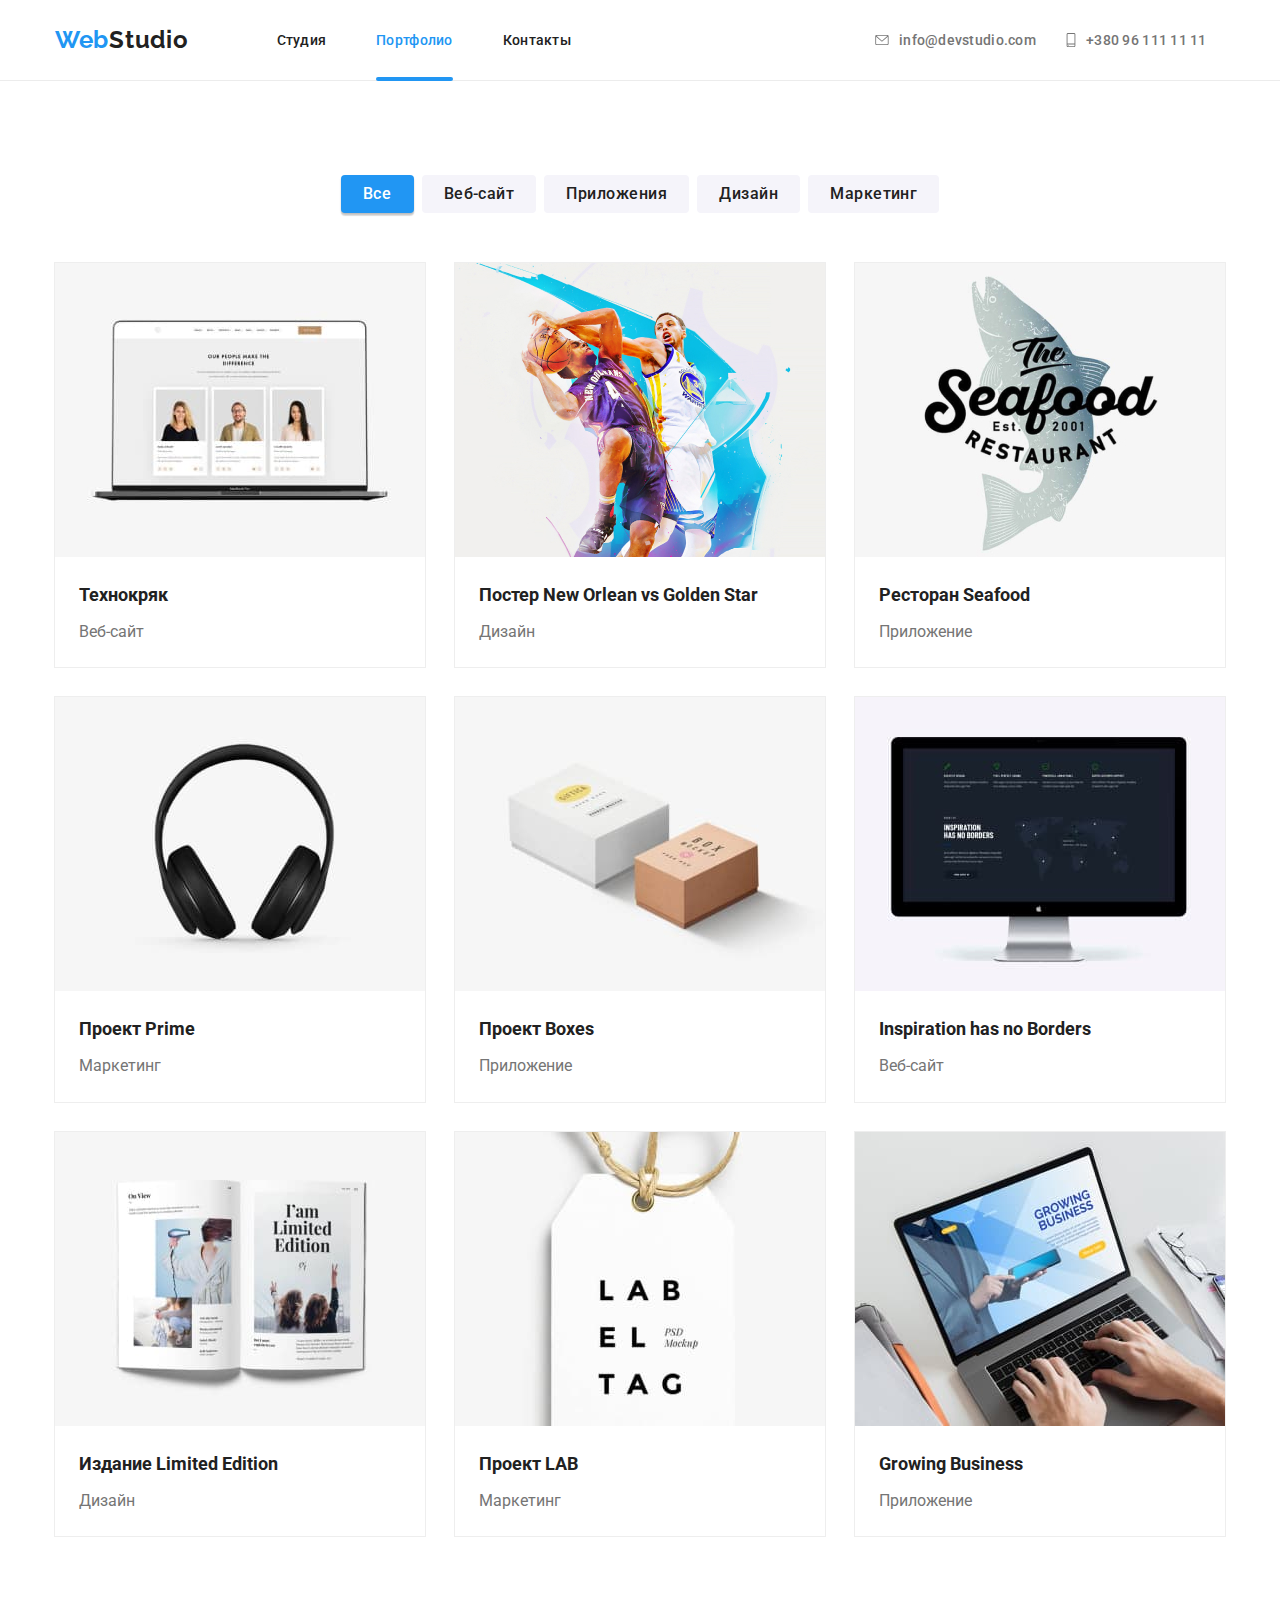
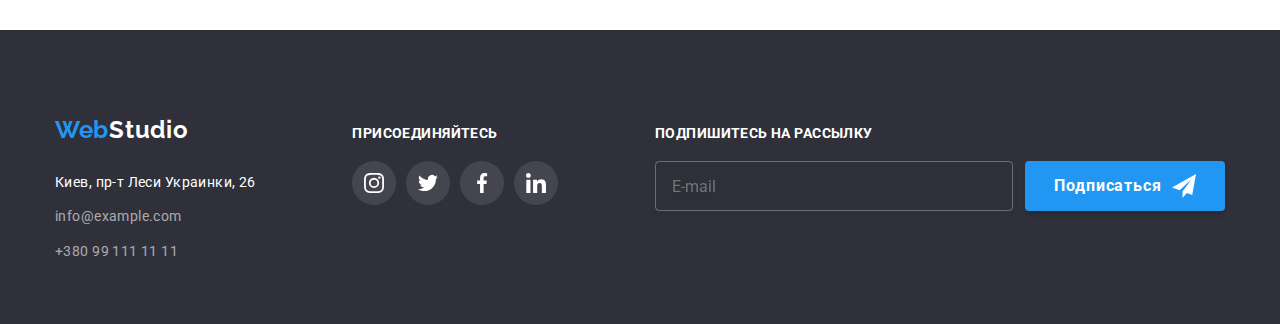
==== commit d530ce73: "hw done" ====
--- a/portfolio.html
+++ b/portfolio.html
@@ -132,7 +132,7 @@
                         <a href="#" class="links">
                             <div class="portfolio-effect">
                                 <picture>
-                                    <source srcset="./images/kryakmob1.jpg 1x, ./images/kryakmob2.jpg 2x" type="image"
+                                    <source srcset="./images/kryakMob1.jpg 1x, ./images/kryakMob2.jpg 2x" type="image"
                                         media="(min-width: 480px)">
                                     <source srcset="./images/kryaktabl1.jpg 1x, ./images/kryaktabl2.jpg 2x" type="image"
                                         media="(min-width: 768px)">
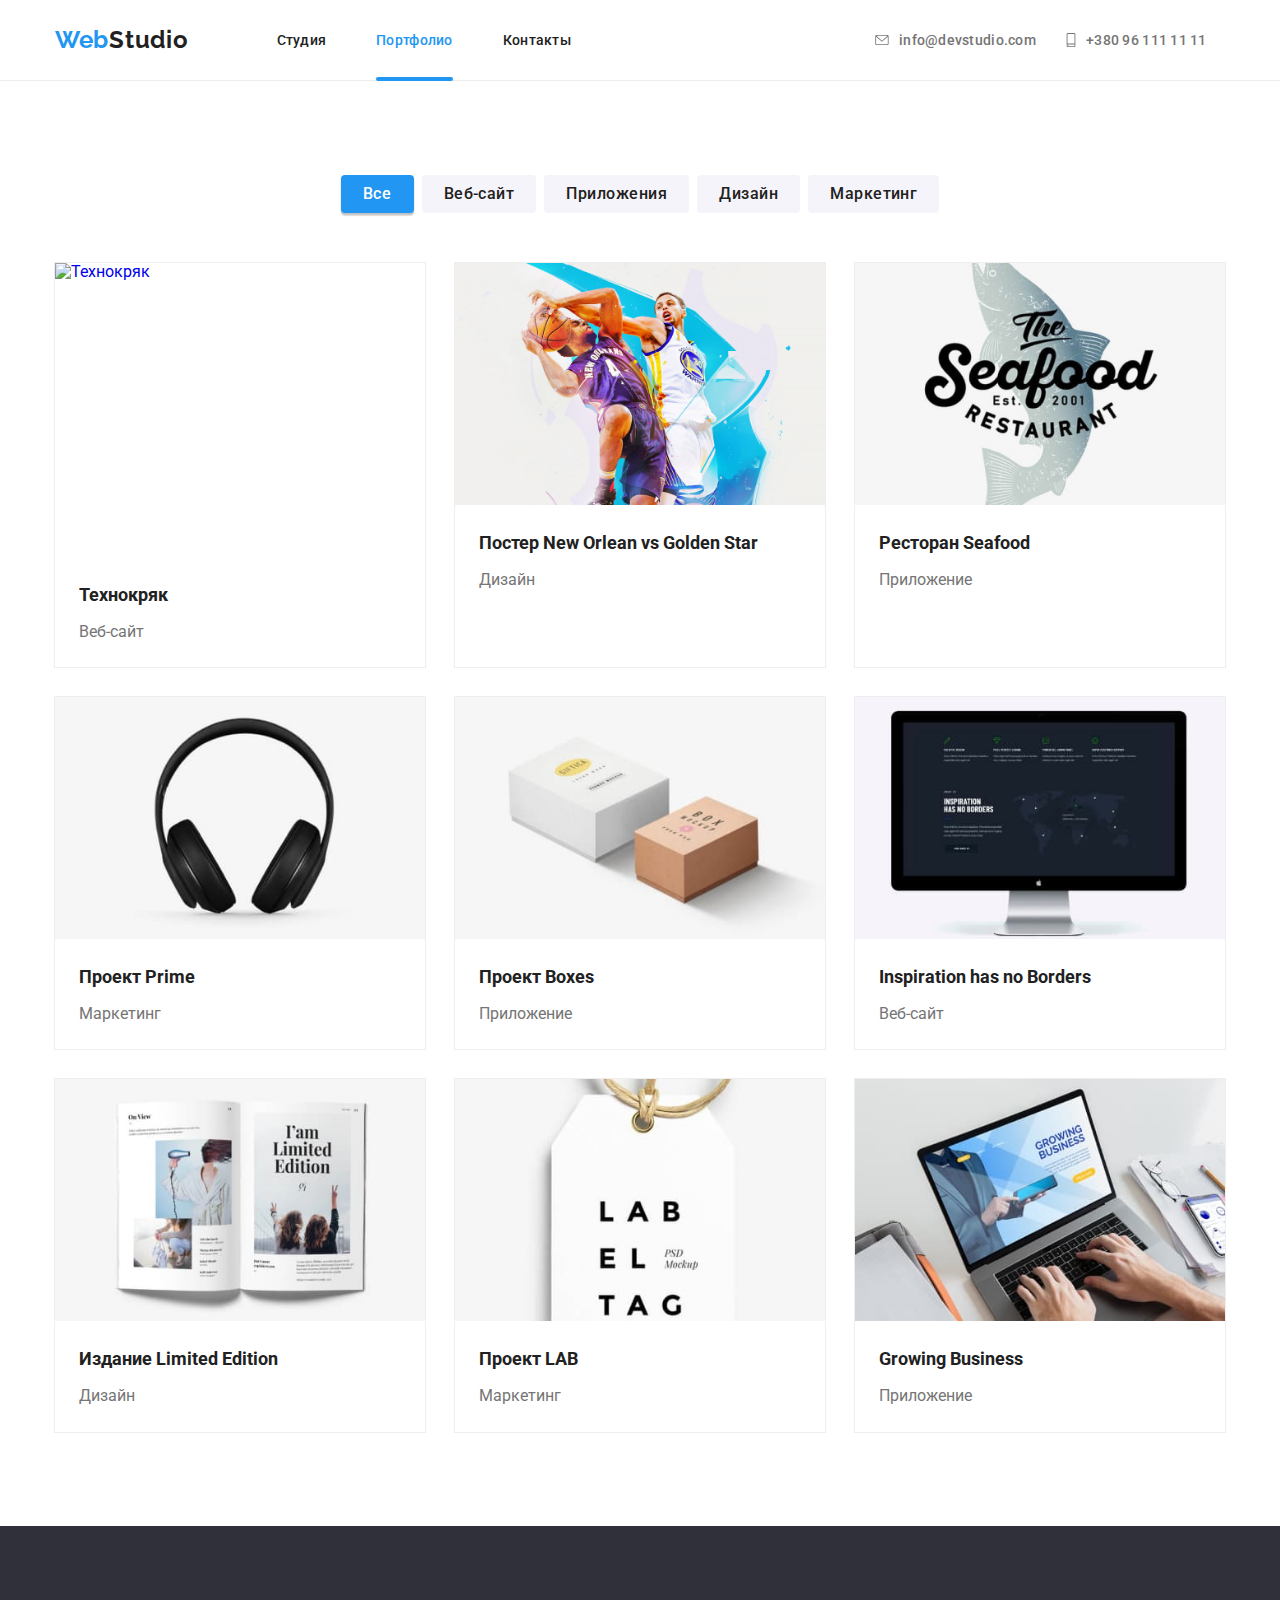
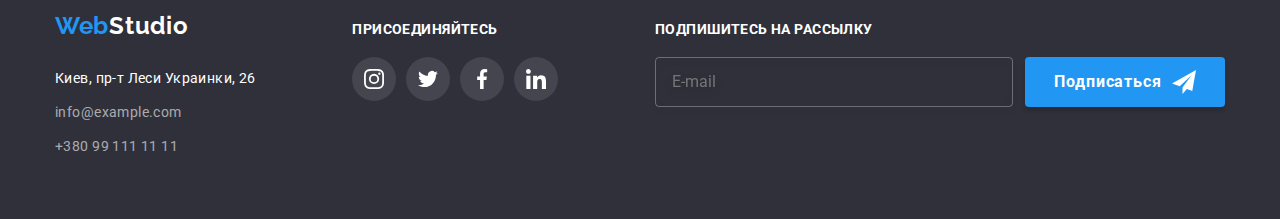
==== commit 19e6fb28: "changes3" ====
--- a/portfolio.html
+++ b/portfolio.html
@@ -34,17 +34,20 @@
                 <ul class="contact">
                     <li class="contact__item"><a href="maito:info@devstudio.com" class="contact__link">
                             <svg class="contact__icon" width="14" height="10">
-                                <use href="./img/symbol-defs.svg#envelope"></use>
-                            </svg>info@devstudio.com</a>
+                                <use href="./img/symbol-defs.svg#envelope">
+                                    </use>
+                            </svg>
+                            info@devstudio.com</a>
                     </li>
                     <li class="contact__item"><a href="tell:+380961111111" class="contact__link contact__link--accent">
                             <svg class="contact__icon" width="10" height="14">
                                 <use href="./img/symbol-defs.svg#smartphone"></use>
-                            </svg>+380 96 111 11 11</a>
+                            </svg>
+                            +380 96 111 11 11</a>
                     </li>
                 </ul>
             </nav>
-            <button class="menu-mobile" type="button" artia-controls="header-menu-container" aria-expanded="false"
+            <button class="menu-mobile" type="button"  aria-expanded="false"
                 data-menu-button>
                 <svg class="menu-mobile__icon" width="40" height="40" aria-label="Переключатель мобильного меню">
                     <use class="menu-mobile__menu" href="./img/symbol-defs.svg#burger-menu-icon"></use>
@@ -132,12 +135,12 @@
                         <a href="#" class="links">
                             <div class="portfolio-effect">
                                 <picture>
-                                    <source srcset="./images/kryakMob1.jpg 1x, ./images/kryakMob2.jpg 2x" type="image"
+                                    <source srcset="./images/kryakMob1.jpg 1x, ./images/kryak2xtel.jpg 2x"
                                         media="(min-width: 480px)">
-                                    <source srcset="./images/kryaktabl1.jpg 1x, ./images/kryaktabl2.jpg 2x" type="image"
+                                    <source srcset="./images/kryaktabl1.jpg 1x, ./images/kryak2xtab.jpg 2x"
                                         media="(min-width: 768px)">
-                                    <source srcset="./imgages/kryakdesk1.jpg 1x, ./imgages/kryakdesk2.jpg 2x"
-                                        type="image" media="(min-width: 1200px)">
+                                    <source srcset="./images/kryakdesk1.jpg 1x, ./images/kryak2xdesk.jpg 2x"
+                                     media="(min-width: 1200px)">
                                     <img class="link-group-img" src="./images/kryakdesk1.jpg" alt="Технокряк" width="370"
                                         height="294">
                                 </picture>
@@ -155,12 +158,12 @@
                         <a href="#" class="links">
                             <div class="portfolio-effect">
                                 <picture>
-                                    <source srcset="./images/orleanmob1.jpg 1x, ./images/orleanmob2.jpg 2x" type="image"
+                                    <source srcset="./images/orleanmob1.jpg 1x, ./images/orlean2xtel.jpg 2x"
                                         media="(min-width: 480px)">
-                                    <source srcset="./images/orleantab1.jpg 1x, ./images/orleantab2.jpg 2x" type="image"
+                                    <source srcset="./images/orleantab1.jpg 1x, ./images/orlean2xtab.jpg 2x"
                                         media="(min-width: 768px)">
-                                    <source srcset="./imgages/orleandesk1.jpg 1x, ./imgages/orleandesk2.jpg 2x"
-                                        type="image" media="(min-width: 1200px)">
+                                    <source srcset="./images/orleandesk1.jpg 1x, ./images/orlean2xdesk.jpg 2x"
+                                     media="(min-width: 1200px)">
                                     <img class="link-group-img" src="./images/orleandesk1.jpg" alt="neworlen" width="370"
                                         height="294">
                                 </picture>
@@ -179,12 +182,12 @@
                         <a href="#" class="links">
                             <div class="portfolio-effect">
                                 <picture>
-                                    <source srcset="./images/foodmob1.jpg 1x, ./images/foodmob2.jpg 2x"
-                                        type="image" media="(min-width: 480px)">
-                                    <source srcset="./images/foodtab1.jpg 1x, ./images/foodtab2.jpg 2x"
-                                        type="image" media="(min-width: 768px)">
-                                    <source srcset="./imgages/fooddesk1.jpg 1x, ./imgages/fooddesk2.jpg 2x"
-                                        type="image" media="(min-width: 1200px)">
+                                    <source srcset="./images/foodmob1.jpg 1x, ./images/food2xtel.jpg 2x"
+                                     media="(min-width: 480px)">
+                                    <source srcset="./images/foodtab1.jpg 1x, ./images/food2xtab.jpg 2x"
+                                     media="(min-width: 768px)">
+                                    <source srcset="./images/fooddesk1.jpg 1x, ./images/food2xdesk.jpg 2x"
+                                     media="(min-width: 1200px)">
                                     <img class="link-group-img" src="./images/fooddesk1.jpg" alt="Seafood" width="370"
                                         height="294">
                                 </picture>
@@ -202,12 +205,12 @@
                         <a href="#" class="links">
                             <div class="portfolio-effect">
                                 <picture>
-                                    <source srcset="./images/primemob1.jpg 1x, ./images/primemob2.jpg 2x"
-                                        type="image" media="(min-width: 480px)">
-                                    <source srcset="./images/primetab1.jpg 1x, ./images/primetab2.jpg 2x"
-                                        type="image" media="(min-width: 768px)">
-                                    <source srcset="./imgages/primedesk1.jpg 1x, ./imgages/primedesk2.jpg 2x"
-                                        type="image" media="(min-width: 1200px)">
+                                    <source srcset="./images/primemob1.jpg 1x, ./images/prime2xtel.jpg 2x"
+                                     media="(min-width: 480px)">
+                                    <source srcset="./images/primetab1.jpg 1x, ./images/prime2xtab.jpg 2x"
+                                     media="(min-width: 768px)">
+                                    <source srcset="./images/primedesk1.jpg 1x, ./images/prime2xdesk.jpg 2x"
+                                     media="(min-width: 1200px)">
                                     <img class="link-group-img" src="./images/primedesk1.jpg" alt="Prime" width="370"
                                         height="294">
                                 </picture>
@@ -225,12 +228,12 @@
                         <a href="#" class="links">
                             <div class="portfolio-effect">
                                 <picture>
-                                    <source srcset="./images/boxmob1.jpg 1x, ./images/boxmob2.jpg 2x"
-                                        type="image" media="(min-width: 480px)">
-                                    <source srcset="./images/boxtab1.jpg 1x, ./images/boxtab2.jpg 2x"
-                                        type="image" media="(min-width: 768px)">
-                                    <source srcset="./imgages/boxdesk1.jpg 1x, ./imgages/boxdesk2.jpg 2x"
-                                        type="image" media="(min-width: 1200px)">
+                                    <source srcset="./images/boxmob1.jpg 1x, ./images/box2xtel.jpg 2x"
+                                     media="(min-width: 480px)">
+                                    <source srcset="./images/boxtab1.jpg 1x, ./images/box2xtab.jpg 2x"
+                                     media="(min-width: 768px)">
+                                    <source srcset="./images/boxdesk1.jpg 1x, ./images/box2xdesk.jpg 2x"
+                                     media="(min-width: 1200px)">
                                     <img class="link-group-img" src="./images/boxdesk1.jpg" alt="boxes" width="370"
                                         height="294">
                                 </picture>
@@ -248,12 +251,12 @@
                         <a href="#" class="links">
                             <div class="portfolio-effect">
                                 <picture>
-                                    <source srcset="./images/inspimob1.jpg 1x, ./images/inspimob2.jpg 2x" type="image"
+                                    <source srcset="./images/inspimob1.jpg 1x, ./images/komp2xtel.jpg 2x" 
                                         media="(min-width: 480px)">
-                                    <source srcset="./images/inspitab1.jpg 1x, ./images/inspitab2.jpg 2x" type="image"
+                                    <source srcset="./images/inspitab1.jpg 1x, ./images/komp2xtab.jpg 2x" 
                                         media="(min-width: 768px)">
-                                    <source srcset="./imgages/inspidesk1.jpg 1x, ./imgages/inspidesk2.jpg 2x"
-                                        type="image" media="(min-width: 1200px)">
+                                    <source srcset="./images/inspidesk1.jpg 1x, ./images/komp2xdesk.jpg 2x"
+                                         media="(min-width: 1200px)">
                                     <img class="link-group-img" src="./images/inspidesk1.jpg" alt="Inspiration" width="370"
                                         height="294">
                                 </picture>
@@ -271,12 +274,12 @@
                         <a href="#" class="links">
                             <div class="portfolio-effect">
                                 <picture>
-                                    <source srcset="./images/limitmob1.jpg 1x, ./images/limitmob2.jpg 2x"
-                                        type="image" media="(min-width: 480px)">
-                                    <source srcset="./images/limittab1.jpg 1x, ./images/limittab2.jpg 2x"
-                                        type="image" media="(min-width: 768px)">
-                                    <source srcset="./imgages/limitdesk1.jpg 1x, ./imgages/limitdesk2.jpg 2x"
-                                        type="image" media="(min-width: 1200px)">
+                                    <source srcset="./images/limitmob1.jpg 1x, ./images/limit2xtel.jpg 2x"
+                                     media="(min-width: 480px)">
+                                    <source srcset="./images/limittab1.jpg 1x, ./images/limit2xtab.jpg 2x"
+                                     media="(min-width: 768px)">
+                                    <source srcset="./images/limitdesk1.jpg 1x, ./images/limit2xdesk.jpg 2x"
+                                     media="(min-width: 1200px)">
                                     <img class="link-group-img" src="./images/limitdesk1.jpg" alt="Limited" width="370"
                                         height="294">
                                 </picture>
@@ -294,12 +297,12 @@
                         <a href="#" class="links">
                             <div class="portfolio-effect">
                                 <picture>
-                                    <source srcset="./images/labmob1.jpg 1x, ./images/labmob2.jpg 2x"
-                                        type="image" media="(min-width: 480px)">
-                                    <source srcset="./images/labtab1.jpg 1x, ./images/labtab2.jpg 2x"
-                                        type="image" media="(min-width: 768px)">
-                                    <source srcset="./imgages/labdesk1.jpg 1x, ./imgages/labdesk2.jpg 2x"
-                                        type="image" media="(min-width: 1200px)">
+                                    <source srcset="./images/labmob1.jpg 1x, ./images/lab2xtel.jpg 2x"
+                                     media="(min-width: 480px)">
+                                    <source srcset="./images/labtab1.jpg 1x, ./images/lab2xtab.jpg 2x"
+                                     media="(min-width: 768px)">
+                                    <source srcset="./images/labdesk1.jpg 1x, ./images/lab2xdesk.jpg 2x"
+                                     media="(min-width: 1200px)">
                                     <img class="link-group-img" src="./images/labdesk1.jpg" alt="lab" width="370"
                                         height="294">
                                 </picture>
@@ -318,12 +321,12 @@
                         <a href="#" class="links">
                             <div class="portfolio-effect">
                                 <picture>
-                                    <source srcset="./images/growmob1.jpg 1x, ./images/growmob2.jpg 2x"
-                                        type="image" media="(min-width: 480px)">
-                                    <source srcset="./images/growtab1.jpg 1x, ./images/growtab2.jpg 2x"
-                                        type="image" media="(min-width: 768px)">
-                                    <source srcset="./imgages/growdesk1.jpg 1x, ./imgages/growdesk2.jpg 2x"
-                                        type="image" media="(min-width: 1200px)">
+                                    <source srcset="./images/growmob1.jpg 1x, ./images/grow2xtel.jpg 2x"
+                                     media="(min-width: 480px)">
+                                    <source srcset="./images/growtab1.jpg 1x, ./images/grow2xtab.jpg 2x"
+                                     media="(min-width: 768px)">
+                                    <source srcset="./images/growdesk1.jpg 1x, ./images/grow2xdesk.jpg 2x"
+                                     media="(min-width: 1200px)">
                                     <img class="link-group-img" src="./images/growdesk1.jpg" alt="Growing" width="370"
                                         height="294">
                                 </picture>
@@ -408,7 +411,7 @@
 
 </footer>
 
-<script src="./js/modal.js"></script>
+
 <script src="./js/menu.js"></script>
 
 </body>
--- a/css/main.min.css
+++ b/css/main.min.css
@@ -1,2 +1,2 @@
-*,::before,::after{-webkit-box-sizing:border-box;box-sizing:border-box}body{font-family:"Roboto",sans-serif;margin:0}a{text-decoration:none;cursor:pointer;font-style:normal}ul{margin:0;padding:0;list-style:none}p,h1,h2,h3,h4,h5,h6{margin:0;padding:0}img{display:block;max-width:100%;height:auto}.visually-hidden{position:absolute !important;clip:rect(1px 1px 1px 1px);clip:rect(1px, 1px, 1px, 1px);padding:0 !important;border:0 !important;height:1px !important;width:1px !important;overflow:hidden}.container{width:100%;padding:0 15px}.page-header .container{display:-webkit-box;display:-ms-flexbox;display:flex}@media screen and (min-width: 480px){.container{width:480px;margin:0 auto}}@media screen and (min-width: 768px){.container{width:768px}}@media screen and (min-width: 1200px){.container{width:1200px}}@media screen and (min-width: 768px){.page-footer .container{display:-webkit-box;display:-ms-flexbox;display:flex;-ms-flex-wrap:wrap;flex-wrap:wrap;-ms-flex-pack:distribute;justify-content:space-around;-webkit-box-align:baseline;-ms-flex-align:baseline;align-items:baseline}}@media screen and (min-width: 1200px){.page-footer .container{-webkit-box-pack:justify;-ms-flex-pack:justify;justify-content:space-between}}@media screen and (max-width: 1199px){.page-footer .container{text-align:center}}.section-padding{padding-bottom:60px;padding-top:60px;width:100%;margin:0 auto}@media screen and (min-width: 1200px){.section-padding{padding-bottom:94px;padding-top:94px}}.title{color:#212121;font-weight:700;font-size:28px;line-height:1.178;letter-spacing:0.03em;text-align:center;margin-bottom:30px}@media screen and (min-width: 1200px){.title{font-size:36px;line-height:1.167;margin-bottom:50px}}.page-header{background-color:#fff}.navigation{display:none}@media screen and (min-width: 768px){.navigation{display:-webkit-box;display:-ms-flexbox;display:flex;-webkit-box-align:center;-ms-flex-align:center;align-items:center}}.menu-mobile{padding:10px 0;margin:0;border:none;color:#212121;background-color:transparent;margin-left:auto;position:relative}.menu-mobile:hover .menu-mobile__icon,.menu-mobile:focus .menu-mobile__icon{fill:#2196f3}@media screen and (min-width: 768px){.menu-mobile{display:none}}.close-menu-btn{position:fixed;right:8px;top:8px;background-color:transparent;border:none;color:#212121;padding:0}.close-menu-btn:hover,.close-menu-btn:focus{color:#2196f3}.icon-close-btn{fill:currentColor;width:40px;height:40px}.menu-mobile__icon{fill:currentColor}@media screen and (max-width: 768px){.header-menu-container{position:fixed;top:0;right:0;background-color:#fff;height:100vh;width:100%;padding:48px 40px;z-index:21;overflow:auto;-webkit-transform:translateY(-100%);transform:translateY(-100%);-webkit-transition:-webkit-transform 700ms cubic-bezier(0.4, 0, 0.2, 1);transition:-webkit-transform 700ms cubic-bezier(0.4, 0, 0.2, 1);transition:transform 700ms cubic-bezier(0.4, 0, 0.2, 1);transition:transform 700ms cubic-bezier(0.4, 0, 0.2, 1), -webkit-transform 700ms cubic-bezier(0.4, 0, 0.2, 1);display:-webkit-box;display:-ms-flexbox;display:flex;-webkit-box-orient:vertical;-webkit-box-direction:normal;-ms-flex-direction:column;flex-direction:column;-webkit-box-pack:justify;-ms-flex-pack:justify;justify-content:space-between}.header-menu-container.is-open{-webkit-transform:translateY(0);transform:translateY(0)}}@media screen and (min-width: 768px){.header-menu-container{display:none}}.navigation__link{color:#212121;-webkit-transition:color 250ms cubic-bezier(0.4, 0, 0.2, 1);transition:color 250ms cubic-bezier(0.4, 0, 0.2, 1);font-weight:500;font-size:25px;line-height:1.175;display:block;letter-spacing:0.02em}.navigation__link:focus,.navigation__link:hover{color:#2196f3}@media screen and (min-width: 480px){.navigation__link{font-size:40px}}@media screen and (min-width: 768px){.navigation__link{position:relative;font-size:14px;line-height:1.142;padding:32px 0}}.navigation__list{margin-bottom:40px}@media screen and (min-width: 768px){.navigation__list{margin-bottom:0;display:-webkit-box;display:-ms-flexbox;display:flex}}@media screen and (min-width: 1200px){.navigation__list{margin-right:304px}}@media screen and (max-width: 767px){.navigation__item:not(:last-child){margin-bottom:32px}}@media screen and (min-width: 768px){.navigation__item:not(:last-child){margin-right:50px}}.navigation__link--accent{color:#2196f3}@media screen and (min-width: 768px){.navigation__link--accent::after{content:"";display:block;position:absolute;bottom:-1px;left:0;width:100%;height:4px;background-color:#2196f3;border-radius:2px;-webkit-transform:scaleX(1);transform:scaleX(1);-webkit-transition:-webkit-transform 250ms cubic-bezier(0.4, 0, 0.2, 1);transition:-webkit-transform 250ms cubic-bezier(0.4, 0, 0.2, 1);transition:transform 250ms cubic-bezier(0.4, 0, 0.2, 1);transition:transform 250ms cubic-bezier(0.4, 0, 0.2, 1), -webkit-transform 250ms cubic-bezier(0.4, 0, 0.2, 1)}}.social-list__menu{display:-webkit-box;display:-ms-flexbox;display:flex;-webkit-box-align:center;-ms-flex-align:center;align-items:center;-ms-flex-wrap:wrap;flex-wrap:wrap}@media screen and (min-width: 768px){.social-list__menu{display:none}}.social-list__item{display:-webkit-box;display:-ms-flexbox;display:flex;-webkit-box-pack:center;-ms-flex-pack:center;justify-content:center;-webkit-box-align:center;-ms-flex-align:center;align-items:center}.social-list__links{font-weight:500;font-size:10px;line-height:1.122;letter-spacing:0.02em;color:#2196f3}@media screen and (min-width: 480px){.social-list__links{font-size:18px}}.social-list__line{background-color:rgba(33,33,33,0.2);width:22px;height:1px;-webkit-transform:rotate(90deg);transform:rotate(90deg)}.contact__link{color:#757575;font-weight:500;font-size:18px;line-height:1;display:block;letter-spacing:0.02em}.contact__link:hover,.contact__link:focus{color:#2196f3}@media screen and (min-width: 480px){.contact__link{font-size:24px;line-height:1.176}}@media screen and (min-width: 768px){.contact__link{font-size:12px;line-height:1.167;display:-webkit-box;display:-ms-flexbox;display:flex;-webkit-box-align:center;-ms-flex-align:center;align-items:center}}@media screen and (min-width: 1200px){.contact__link{font-size:14px;line-height:1.142;padding:32px 0}}@media screen and (max-width: 767px){.contact__item:last-child{margin-bottom:32px}}@media screen and (min-width: 768px) and (max-width: 1199px){.contact__item:not(:last-child){margin-bottom:10px}}@media screen and (min-width: 1200px){.contact__item:not(:last-child){margin-right:30px}}.contact{display:-webkit-box;display:-ms-flexbox;display:flex}@media screen and (max-width: 767px){.contact{-webkit-box-orient:vertical;-webkit-box-direction:reverse;-ms-flex-direction:column-reverse;flex-direction:column-reverse;margin-bottom:20px}}@media screen and (min-width: 768px) and (max-width: 1199px){.contact{margin-left:84px;-webkit-box-orient:vertical;-webkit-box-direction:normal;-ms-flex-direction:column;flex-direction:column}}@media screen and (min-width: 1200px){.contact{-webkit-box-orient:horizontal;-webkit-box-direction:normal;-ms-flex-direction:row;flex-direction:row}}.contact__icon{display:none}@media screen and (min-width: 768px){.contact__icon{margin-right:10px;fill:currentColor;display:block}}@media screen and (max-width: 767px){.contact__link--accent{color:#2196f3}}@media screen and (min-width: 480px) and (max-width: 767px){.contact__link--accent{color:#2196f3;font-size:34px}}.logo{font-family:"Raleway",sans-serif;color:#2196f3;font-weight:700;letter-spacing:0.03em;font-size:24px;line-height:1.1667;padding:16px 0}@media screen and (min-width: 768px){.logo{margin-right:88px;padding:26px 0}}.logo__themelabel{color:#212121}.logo--footer{margin-right:0;display:inline-block}.web-button{background-color:#2196f3;-webkit-box-shadow:0px 4px 4px rgba(0,0,0,0.15);box-shadow:0px 4px 4px rgba(0,0,0,0.15);border-radius:4px;border-color:transparent;text-align:center;min-width:200px;height:50px;color:#fff;font-weight:700;font-size:16px;line-height:1.875;letter-spacing:0.06em;padding:10px;cursor:pointer;font-family:inherit}.footer-form .web-button{display:-webkit-box;display:-ms-flexbox;display:flex;-webkit-box-pack:center;-ms-flex-pack:center;justify-content:center;-webkit-box-align:center;-ms-flex-align:center;align-items:center;margin:0 auto}.modal__close{position:absolute;top:8px;right:8px;display:-webkit-box;display:-ms-flexbox;display:flex;-webkit-box-pack:center;-ms-flex-pack:center;justify-content:center;-webkit-box-align:center;-ms-flex-align:center;align-items:center;background-color:transparent;border:1px solid rgba(0,0,0,0.1);width:30px;height:30px;color:#212121;border-radius:50%;cursor:pointer}.modal-close-icon{height:100%;width:100%;fill:currentColor;-webkit-transition:fill 250ms cubic-bezier(0.4, 0, 0.2, 1);transition:fill 250ms cubic-bezier(0.4, 0, 0.2, 1)}.modal__close:hover .modal-close-icon,.modal__close:focus .modal-close-icon{fill:#2196f3}.icon-list{display:-webkit-box;display:-ms-flexbox;display:flex;-webkit-box-align:center;-ms-flex-align:center;align-items:center;-webkit-box-pack:center;-ms-flex-pack:center;justify-content:center}.icon-list__link{width:100%;height:100%;fill:#fff;display:-webkit-box;display:-ms-flexbox;display:flex;-webkit-box-pack:center;-ms-flex-pack:center;justify-content:center;background-color:rgba(255,255,255,0.1);border-radius:50%;-webkit-box-align:center;-ms-flex-align:center;align-items:center;-webkit-transition:background-color 250ms cubic-bezier(0.4, 0, 0.2, 1),color 250ms cubic-bezier(0.4, 0, 0.2, 1);transition:background-color 250ms cubic-bezier(0.4, 0, 0.2, 1),color 250ms cubic-bezier(0.4, 0, 0.2, 1)}.icon-list__link:hover,.icon-list__link:focus{background-color:#2196f3;color:#fff}.icon-list__item{width:44px;height:44px}.icon-list__item:not(:last-child){margin-right:10px}.icon-list__icon,.advantages-icons{width:20px;height:20px}.team-icons-color{fill:currentColor}.icon-list__link--background{color:#afb1b8}.icon-list__link--background:hover,.icon-list__link--background:focus{color:#fff}.page-hero{background-color:#2f303a;text-align:center;padding-top:118px;padding-bottom:118px;max-width:1600px;margin:0 auto;background-image:-webkit-gradient(linear, left top, right top, from(rgba(47,48,58,0.4)), to(rgba(47,48,58,0.4))),url("./../img/heromob1.jpg");background-image:linear-gradient(to right, rgba(47,48,58,0.4), rgba(47,48,58,0.4)),url("./../img/heromob1.jpg");background-repeat:no-repeat;background-size:cover}@media screen and (min-device-pixel-ratio: 2), screen and (-webkit-min-device-pixel-ratio: 2), screen and (min-resolution: 192dpi), screen and (min-resolution: 2dppx){.page-hero{background-image:-webkit-gradient(linear, left top, right top, from(rgba(47,48,58,0.4)), to(rgba(47,48,58,0.4))),url("./../img/heromob2.jpg");background-image:linear-gradient(to right, rgba(47,48,58,0.4), rgba(47,48,58,0.4)),url("./../img/heromob2.jpg")}}@media screen and (min-width: 768px){.page-hero{background-image:-webkit-gradient(linear, left top, right top, from(rgba(47,48,58,0.4)), to(rgba(47,48,58,0.4))),url("./../img/herotab1.jpg");background-image:linear-gradient(to right, rgba(47,48,58,0.4), rgba(47,48,58,0.4)),url("./../img/herotab1.jpg")}}@media screen and (min-width: 768px) and (min-device-pixel-ratio: 2), screen and (min-width: 768px) and (-webkit-min-device-pixel-ratio: 2), screen and (min-width: 768px) and (min-resolution: 192dpi), screen and (min-width: 768px) and (min-resolution: 2dppx){.page-hero{background-image:-webkit-gradient(linear, left top, right top, from(rgba(47,48,58,0.4)), to(rgba(47,48,58,0.4))),url("./../img/herotab2.jpg");background-image:linear-gradient(to right, rgba(47,48,58,0.4), rgba(47,48,58,0.4)),url("./../img/herotab2.jpg")}}@media screen and (min-width: 1200px){.page-hero{padding-top:200px;padding-bottom:200px;background-image:-webkit-gradient(linear, left top, right top, from(rgba(47,48,58,0.4)), to(rgba(47,48,58,0.4))),url("./../img/herodesk1.jpg");background-image:linear-gradient(to right, rgba(47,48,58,0.4), rgba(47,48,58,0.4)),url("./../img/herodesk1.jpg")}}@media screen and (min-width: 1200px) and (min-device-pixel-ratio: 2), screen and (min-width: 1200px) and (-webkit-min-device-pixel-ratio: 2), screen and (min-width: 1200px) and (min-resolution: 192dpi), screen and (min-width: 1200px) and (min-resolution: 2dppx){.page-hero{background-image:-webkit-gradient(linear, left top, right top, from(rgba(47,48,58,0.4)), to(rgba(47,48,58,0.4))),url("./../img/herodesk2.jpg");background-image:linear-gradient(to right, rgba(47,48,58,0.4), rgba(47,48,58,0.4)),url("./../img/herodesk2.jpg")}}.hero__title{color:#fff;font-weight:900;font-size:26px;line-height:1.615;letter-spacing:0.06em;text-transform:uppercase;text-align:center;margin:0 auto;max-width:360px;margin-bottom:30px}@media screen and (min-width: 1200px){.hero__title{font-size:44px;line-height:1.364;max-width:700px}}@media screen and (min-width: 768px){.feature__list{display:-webkit-box;display:-ms-flexbox;display:flex;-ms-flex-wrap:wrap;flex-wrap:wrap;margin:-15px}}.feature__item{max-width:480px}.feature__item:not(:last-child){margin-bottom:30px}@media screen and (min-width: 768px){.feature__item{width:calc((100% - 2 * 30px) / 2);margin:15px}}@media screen and (min-width: 1200px){.feature__item{width:calc((100% - 4 * 30px) / 4);margin:15px}}.feature__subtitle{font-weight:700;font-size:14px;line-height:1.142;text-transform:uppercase;margin-bottom:10px}@media screen and (max-width: 767px){.feature__subtitle{text-align:center}}.feature__text{color:#757575;font-size:14px;line-height:1.714;font-weight:400;letter-spacing:0.03em}.feature__icon--container{background-color:#f5f4fa;display:-webkit-box;display:-ms-flexbox;display:flex;-webkit-box-pack:center;-ms-flex-pack:center;justify-content:center;-webkit-box-align:center;-ms-flex-align:center;align-items:center;width:100%;height:120px;margin-bottom:30px}.feature__icon{height:70px;width:70px}.job{padding-bottom:94px}@media screen and (max-width: 1199px){.job{display:none}}.job__item{margin:15px;position:relative;width:calc((100% - 3 * 30px) / 3)}.job__list{display:-webkit-box;display:-ms-flexbox;display:flex;margin:-15px}.job__images{max-width:100%}.job__text{font-weight:700;font-size:14px;line-height:1.143;letter-spacing:0.03em;text-transform:uppercase;margin:0;color:#fff}.job__text--position{position:absolute;bottom:0;left:0;background-color:rgba(47,48,58,0.8);width:100%;height:70px;display:-webkit-box;display:-ms-flexbox;display:flex;-webkit-box-align:center;-ms-flex-align:center;align-items:center;-webkit-box-pack:center;-ms-flex-pack:center;justify-content:center}.job{padding-bottom:94px}@media screen and (max-width: 1199px){.job{display:none}}.job__item{margin:15px;position:relative;width:calc((100% - 3 * 30px) / 3)}.job__list{display:-webkit-box;display:-ms-flexbox;display:flex;margin:-15px}.job__images{max-width:100%}.job__text{font-weight:700;font-size:14px;line-height:1.143;letter-spacing:0.03em;text-transform:uppercase;margin:0;color:#fff}.job__text--position{position:absolute;bottom:0;left:0;background-color:rgba(47,48,58,0.8);width:100%;height:70px;display:-webkit-box;display:-ms-flexbox;display:flex;-webkit-box-align:center;-ms-flex-align:center;align-items:center;-webkit-box-pack:center;-ms-flex-pack:center;justify-content:center}.team{background-color:#f5f4fa}.team__name{color:#212121;font-weight:500;font-size:16px;line-height:1.187;letter-spacing:0.03em;text-align:center;margin-bottom:10px}@media screen and (min-width: 768px){.team__list{margin:-15px;display:-webkit-box;display:-ms-flexbox;display:flex;-ms-flex-wrap:wrap;flex-wrap:wrap}}.team__item{background-color:#fff;-webkit-box-shadow:0px 1px 3px rgba(0,0,0,0.12),0px 1px 1px rgba(0,0,0,0.14),0px 2px 1px rgba(0,0,0,0.2);box-shadow:0px 1px 3px rgba(0,0,0,0.12),0px 1px 1px rgba(0,0,0,0.14),0px 2px 1px rgba(0,0,0,0.2);border-radius:0px 0px 4px 4px}@media screen and (max-width: 767px){.team__item{max-width:480px}.team__item:not(:last-child){margin-bottom:30px}}@media screen and (min-width: 768px){.team__item{width:calc((100% - 2 * 30px) / 2);margin:15px}}@media screen and (min-width: 1200px){.team__item{width:calc((100% - 4 * 30px) / 4)}}.team__images{width:100%}.team__position{color:#757575;font-weight:400;font-size:16px;line-height:1.187;text-align:center;margin-bottom:16px}.team__wrapper--icon{padding:24px}.client__item{width:calc((100% - 2 * 30px) / 2);height:90px;margin:15px}@media screen and (min-width: 768px){.client__item{width:calc((100% - 3 * 30px) / 3)}}@media screen and (min-width: 1200px){.client__item{width:calc((100% - 6 * 30px) / 6)}}.client__list{text-align:center;display:-webkit-box;display:-ms-flexbox;display:flex;-ms-flex-wrap:wrap;flex-wrap:wrap;margin:-15px}.client__link{width:100%;height:100%;-webkit-box-align:center;-ms-flex-align:center;align-items:center;color:#afb1b8;display:-webkit-box;display:-ms-flexbox;display:flex;border:1px solid #afb1b8;border-radius:4px;-webkit-box-pack:center;-ms-flex-pack:center;justify-content:center;-webkit-transition:color 250ms cubic-bezier(0.4, 0, 0.2, 1),border 250ms cubic-bezier(0.4, 0, 0.2, 1);transition:color 250ms cubic-bezier(0.4, 0, 0.2, 1),border 250ms cubic-bezier(0.4, 0, 0.2, 1)}.client__link:hover,.client__link:focus{color:#2196f3;border:1px solid #2196f3}.client__logo{fill:currentColor}.page-footer{background-color:#2f303a;padding-bottom:60px;padding-top:60px}.adres__item:not(:last-child){margin-bottom:9px}.adres{font-size:14px;line-height:1.8;font-weight:400;letter-spacing:0.03em}@media screen and (max-width: 1199px){.container-adres,.footer-icons{margin-bottom:60px}}.adres__city{color:#fff}.adres__link{color:rgba(255,255,255,0.6)}.adres__link:focus,.adres__link:hover{color:#2196f3}.accent-footer{color:#fff}.footer-subtitle{font-weight:700;font-size:14px;line-height:1, 143;letter-spacing:0.03em;text-transform:uppercase;color:#fff;margin-bottom:20px}.icon-list{list-style:none}.footer-form__input{width:100%;height:50px;background-color:transparent;border:1px solid rgba(255,255,255,0.3);-webkit-filter:drop-shadow(0px 4px 4px rgba(0,0,0,0.15));filter:drop-shadow(0px 4px 4px rgba(0,0,0,0.15));border-radius:4px;padding:16px;color:#fff;-webkit-transition:border 250ms cubic-bezier(0.4, 0, 0.2, 1);transition:border 250ms cubic-bezier(0.4, 0, 0.2, 1);margin-bottom:20px}.footer-form__input:focus{outline:none;border:1px solid #2196f3}@media screen and (min-width: 480px){.footer-form__input{width:450px}}@media screen and (min-width: 1200px){.footer-form__input{width:358px;margin-bottom:0;margin-right:12px}}.footer-form__icon{width:100%;height:100%}@media screen and (min-width: 1200px){.footer-form__container{display:-webkit-box;display:-ms-flexbox;display:flex;-webkit-box-pack:center;-ms-flex-pack:center;justify-content:center;-webkit-box-align:center;-ms-flex-align:center;align-items:center}}.footer-form__label{width:24px;height:24px;margin-left:10px}.modal-buttons{color:#212121;background-color:#f5f4fa;font-weight:500;font-family:inherit;font-size:16px;line-height:1.625;letter-spacing:0.03em;border-radius:4px;min-width:73px;padding:6px 22px;text-align:center;border:0px transparent;cursor:pointer;height:38px;-webkit-transition:color 250ms cubic-bezier(0.4, 0, 0.2, 1),background-color 250ms cubic-bezier(0.4, 0, 0.2, 1),-webkit-box-shadow 250ms cubic-bezier(0.4, 0, 0.2, 1);transition:color 250ms cubic-bezier(0.4, 0, 0.2, 1),background-color 250ms cubic-bezier(0.4, 0, 0.2, 1),-webkit-box-shadow 250ms cubic-bezier(0.4, 0, 0.2, 1);transition:color 250ms cubic-bezier(0.4, 0, 0.2, 1),background-color 250ms cubic-bezier(0.4, 0, 0.2, 1),box-shadow 250ms cubic-bezier(0.4, 0, 0.2, 1);transition:color 250ms cubic-bezier(0.4, 0, 0.2, 1),background-color 250ms cubic-bezier(0.4, 0, 0.2, 1),box-shadow 250ms cubic-bezier(0.4, 0, 0.2, 1),-webkit-box-shadow 250ms cubic-bezier(0.4, 0, 0.2, 1)}.modal-buttons:hover,.modal-buttons:focus{color:#fff;background-color:#2196f3;-webkit-box-shadow:0px 3px 1px rgba(0,0,0,0.1),0px 1px 2px rgba(0,0,0,0.08),0px 2px 2px rgba(0,0,0,0.12);box-shadow:0px 3px 1px rgba(0,0,0,0.1),0px 1px 2px rgba(0,0,0,0.08),0px 2px 2px rgba(0,0,0,0.12)}.bits{display:-webkit-box;display:-ms-flexbox;display:flex;-ms-flex-wrap:wrap;flex-wrap:wrap;margin-bottom:40px}@media screen and (min-width: 768px){.bits{-webkit-box-pack:center;-ms-flex-pack:center;justify-content:center}}@media screen and (min-width: 1200px){.bits{margin-bottom:50px}}.list-buttons:not(:last-child){margin-right:8px}@media screen and (max-width: 767px){.list-buttons{margin-bottom:15px}}.active{background-color:#2196f3;color:#fff;-webkit-box-shadow:0px 3px 1px rgba(0,0,0,0.1),0px 1px 2px rgba(0,0,0,0.08),0px 2px 2px rgba(0,0,0,0.12);box-shadow:0px 3px 1px rgba(0,0,0,0.1),0px 1px 2px rgba(0,0,0,0.08),0px 2px 2px rgba(0,0,0,0.12)}.title-img{font-weight:700;font-size:18px;line-height:2;color:#212121;margin-bottom:4px}.text-img{font-weight:400;font-size:16px;line-height:1.9;color:#757575}.link-group-img{width:100%}.portfolio-selection{background-color:#fff;border-top:1px solid #ececec}.portfolio-picture{margin:0 auto}@media screen and (min-width: 768px){.portfolio-picture{display:-webkit-box;display:-ms-flexbox;display:flex;-ms-flex-wrap:wrap;flex-wrap:wrap;margin:-15px}}.advantages-container-carts{padding:20px 24px;background-color:#fff}.link-group{background-color:#fff;outline:1px solid #eeeeee;text-align:start;max-width:450px}@media screen and (max-width: 767px){.link-group:not(:last-child){margin-bottom:30px}}@media screen and (min-width: 768px){.link-group{width:calc((100% - 2 * 30px) / 2);margin:15px}}@media screen and (min-width: 1200px){.link-group{width:calc((100% - 3 * 30px) / 3)}}.links{width:100%;height:100%;display:block;-webkit-transition:-webkit-box-shadow 250ms cubic-bezier(0.4, 0, 0.2, 1);transition:-webkit-box-shadow 250ms cubic-bezier(0.4, 0, 0.2, 1);transition:box-shadow 250ms cubic-bezier(0.4, 0, 0.2, 1);transition:box-shadow 250ms cubic-bezier(0.4, 0, 0.2, 1), -webkit-box-shadow 250ms cubic-bezier(0.4, 0, 0.2, 1)}.links:hover,.links:focus{-webkit-box-shadow:0px 1px 1px rgba(0,0,0,0.12),0px 4px 4px rgba(0,0,0,0.06),1px 4px 6px rgba(0,0,0,0.16);box-shadow:0px 1px 1px rgba(0,0,0,0.12),0px 4px 4px rgba(0,0,0,0.06),1px 4px 6px rgba(0,0,0,0.16)}.portfolio-effect{position:relative;display:block;overflow:hidden}.description-technoryak{font-weight:400;font-size:18px;line-height:1.555;letter-spacing:0.03em;height:100%;width:100%;color:#fff;display:block;padding:64px 24px;position:absolute;top:0;background-color:rgba(33,150,243,0.9);opacity:0;-webkit-transform:translateY(100%);transform:translateY(100%);-webkit-transition:opacity 250ms cubic-bezier(0.4, 0, 0.2, 1),-webkit-transform 250ms cubic-bezier(0.4, 0, 0.2, 1);transition:opacity 250ms cubic-bezier(0.4, 0, 0.2, 1),-webkit-transform 250ms cubic-bezier(0.4, 0, 0.2, 1);transition:transform 250ms cubic-bezier(0.4, 0, 0.2, 1),opacity 250ms cubic-bezier(0.4, 0, 0.2, 1);transition:transform 250ms cubic-bezier(0.4, 0, 0.2, 1),opacity 250ms cubic-bezier(0.4, 0, 0.2, 1),-webkit-transform 250ms cubic-bezier(0.4, 0, 0.2, 1)}.links:focus .description-technoryak,.links:hover .description-technoryak{opacity:1;-webkit-transform:translateY(0);transform:translateY(0)}.backdrop{position:fixed;width:100%;height:100%;top:0;left:0;overflow-y:scroll;background-color:rgba(0,0,0,0.2);z-index:99;opacity:1;-webkit-transition:opacity 250ms cubic-bezier(0.4, 0, 0.2, 1);transition:opacity 250ms cubic-bezier(0.4, 0, 0.2, 1)}.backdrop.is-hidden{opacity:0;pointer-events:none;visibility:none}.modal{position:absolute;top:50%;left:50%;-webkit-transform:translate(-50%, -50%) scale(1);transform:translate(-50%, -50%) scale(1);-webkit-transition:opacity 250ms cubic-bezier(0.4, 0, 0.2, 1),-webkit-transform 250ms cubic-bezier(0.4, 0, 0.2, 1);transition:opacity 250ms cubic-bezier(0.4, 0, 0.2, 1),-webkit-transform 250ms cubic-bezier(0.4, 0, 0.2, 1);transition:transform 250ms cubic-bezier(0.4, 0, 0.2, 1),opacity 250ms cubic-bezier(0.4, 0, 0.2, 1);transition:transform 250ms cubic-bezier(0.4, 0, 0.2, 1),opacity 250ms cubic-bezier(0.4, 0, 0.2, 1),-webkit-transform 250ms cubic-bezier(0.4, 0, 0.2, 1);background-color:#fff;-webkit-box-shadow:0px 1px 3px rgba(0,0,0,0.12),0px 1px 1px rgba(0,0,0,0.14),0px 2px 1px rgba(0,0,0,0.2);box-shadow:0px 1px 3px rgba(0,0,0,0.12),0px 1px 1px rgba(0,0,0,0.14),0px 2px 1px rgba(0,0,0,0.2);border-radius:4px;opacity:1;height:95%;max-height:609px;width:95%}@media screen and (max-width: 1199px){.modal{max-width:450px;overflow:scroll}}@media screen and (min-width: 1200px){.modal{max-width:530px}}.backdrop.is-hidden .modal{-webkit-transform:translate(-50%, -50%) scale(0.5);transform:translate(-50%, -50%) scale(0.5);opacity:0}.modal__form{width:100%;padding:40px}.wrapper{display:-webkit-box;display:-ms-flexbox;display:flex;-webkit-box-orient:vertical;-webkit-box-direction:normal;-ms-flex-direction:column;flex-direction:column;-webkit-box-align:start;-ms-flex-align:start;align-items:flex-start;margin-bottom:10px;position:relative}.wrapper label{font-weight:400;font-size:12px;line-height:1.167;letter-spacing:0.01em;margin-bottom:4px;color:#757575}.modal__title{font-weight:700;font-size:20px;line-height:1.155;text-align:center;letter-spacing:0.03em;color:#212121;margin-bottom:10px}@media screen and (min-width: 1200px){.modal__title{line-height:1.15}}.modal__input{width:100%;height:40px;border:1px solid rgba(33,33,33,0.2);border-radius:4px;padding:14px 42px;cursor:pointer;-webkit-transition:border 250ms cubic-bezier(0.4, 0, 0.2, 1);transition:border 250ms cubic-bezier(0.4, 0, 0.2, 1)}.modal__input:focus{outline:none;border:1px solid #2196f3}.wrapper--biggest{margin-bottom:20px}.wrapper--accept{display:-webkit-box;display:-ms-flexbox;display:flex;-webkit-box-align:center;-ms-flex-align:center;align-items:center;margin-bottom:30px}.modal__label{font-weight:400;font-size:12px;line-height:1.167;letter-spacing:0.03em;color:#757575;margin:0 auto}@media screen and (min-width: 480px){.modal__label{display:-webkit-box;display:-ms-flexbox;display:flex;-webkit-box-align:center;-ms-flex-align:center;align-items:center;-webkit-box-pack:center;-ms-flex-pack:center;justify-content:center}}@media screen and (min-width: 1200px){.modal__label{font-size:14px;line-height:1.714}}.modal__link--accept{color:#2196f3;text-decoration:underline;margin-left:2px}.modal__figure{display:inline-block;width:16px;height:16px;border:2px solid #212121;border-radius:2px;background-color:transparent;margin-right:7px;outline:none;-webkit-transition:background-color 250ms cubic-bezier(0.4, 0, 0.2, 1),border 250ms cubic-bezier(0.4, 0, 0.2, 1);transition:background-color 250ms cubic-bezier(0.4, 0, 0.2, 1),border 250ms cubic-bezier(0.4, 0, 0.2, 1)}.modal__figure:hover,.modal__figure:focus{cursor:pointer;border:2px solid #2196f3;background-color:#2196f3}.modal__accept--input:checked+.modal__figure{background-color:#2196f3;background-image:url("/img/Vector.svg");background-repeat:no-repeat;background-position:center;background-size:contain;background-origin:border-box;border-color:transparent}.modal__accept--input{-webkit-appearance:none;-moz-appearance:none;appearance:none;position:absolute;margin-right:8px}.modal__icon{width:18px;height:18px;position:absolute;bottom:11px;left:12px;fill:#212121;-webkit-transition:fill 250ms cubic-bezier(0.4, 0, 0.2, 1);transition:fill 250ms cubic-bezier(0.4, 0, 0.2, 1)}.modal__input:focus+.modal__icon{fill:#2196f3}.modal__textarea{width:100%;height:120px;border:1px solid rgba(33,33,33,0.2);border-radius:4px;resize:none;padding:12px 16px;-webkit-transition:border 250ms cubic-bezier(0.4, 0, 0.2, 1);transition:border 250ms cubic-bezier(0.4, 0, 0.2, 1)}.modal__textarea:focus{outline:none;border:1px solid #2196f3}.modal__textarea::-webkit-input-placeholder{font-family:inherit;font-weight:400;font-size:12px;line-height:1.167;letter-spacing:0.01em;color:rgba(117,117,117,0.5)}.modal__textarea:-ms-input-placeholder{font-family:inherit;font-weight:400;font-size:12px;line-height:1.167;letter-spacing:0.01em;color:rgba(117,117,117,0.5)}.modal__textarea::-ms-input-placeholder{font-family:inherit;font-weight:400;font-size:12px;line-height:1.167;letter-spacing:0.01em;color:rgba(117,117,117,0.5)}.modal__textarea::placeholder{font-family:inherit;font-weight:400;font-size:12px;line-height:1.167;letter-spacing:0.01em;color:rgba(117,117,117,0.5)}
+*,::before,::after{-webkit-box-sizing:border-box;box-sizing:border-box}body{font-family:"Roboto",sans-serif;margin:0}a{text-decoration:none;cursor:pointer;font-style:normal}ul{margin:0;padding:0;list-style:none}p,h1,h2,h3,h4,h5,h6{margin:0;padding:0}img{display:block;max-width:100%;height:auto}.visually-hidden{position:absolute !important;clip:rect(1px 1px 1px 1px);clip:rect(1px, 1px, 1px, 1px);padding:0 !important;border:0 !important;height:1px !important;width:1px !important;overflow:hidden}.container{width:100%;padding:0 15px}.page-header .container{display:-webkit-box;display:-ms-flexbox;display:flex}@media screen and (min-width: 480px){.container{width:480px;margin:0 auto}}@media screen and (min-width: 768px){.container{width:768px}}@media screen and (min-width: 1200px){.container{width:1200px}}@media screen and (min-width: 768px){.page-footer .container{display:-webkit-box;display:-ms-flexbox;display:flex;-ms-flex-wrap:wrap;flex-wrap:wrap;-ms-flex-pack:distribute;justify-content:space-around;-webkit-box-align:baseline;-ms-flex-align:baseline;align-items:baseline}}@media screen and (min-width: 1200px){.page-footer .container{-webkit-box-pack:justify;-ms-flex-pack:justify;justify-content:space-between}}@media screen and (max-width: 1199px){.page-footer .container{text-align:center}}.section-padding{padding-bottom:60px;padding-top:60px;width:100%;margin:0 auto}@media screen and (min-width: 1200px){.section-padding{padding-bottom:94px;padding-top:94px}}.title{color:#212121;font-weight:700;font-size:28px;line-height:1.178;letter-spacing:0.03em;text-align:center;margin-bottom:30px}@media screen and (min-width: 1200px){.title{font-size:36px;line-height:1.167;margin-bottom:50px}}.page-header{background-color:#fff}.navigation{display:none}@media screen and (min-width: 768px){.navigation{display:-webkit-box;display:-ms-flexbox;display:flex;-webkit-box-align:center;-ms-flex-align:center;align-items:center}}.menu-mobile{padding:10px 0;margin:0;border:none;color:#212121;background-color:transparent;margin-left:auto;position:relative}.menu-mobile:hover .menu-mobile__icon,.menu-mobile:focus .menu-mobile__icon{fill:#2196f3}@media screen and (min-width: 768px){.menu-mobile{display:none}}.close-menu-btn{position:fixed;right:8px;top:8px;background-color:transparent;border:none;color:#212121;padding:0}.close-menu-btn:hover,.close-menu-btn:focus{color:#2196f3}.icon-close-btn{fill:currentColor;width:40px;height:40px}.menu-mobile__icon{fill:currentColor}@media screen and (max-width: 768px){.header-menu-container{position:fixed;top:0;right:0;background-color:#fff;height:100vh;width:100%;padding:48px 40px;z-index:21;overflow:auto;-webkit-transform:translateY(-100%);transform:translateY(-100%);-webkit-transition:-webkit-transform 700ms cubic-bezier(0.4, 0, 0.2, 1);transition:-webkit-transform 700ms cubic-bezier(0.4, 0, 0.2, 1);transition:transform 700ms cubic-bezier(0.4, 0, 0.2, 1);transition:transform 700ms cubic-bezier(0.4, 0, 0.2, 1), -webkit-transform 700ms cubic-bezier(0.4, 0, 0.2, 1);display:-webkit-box;display:-ms-flexbox;display:flex;-webkit-box-orient:vertical;-webkit-box-direction:normal;-ms-flex-direction:column;flex-direction:column;-webkit-box-pack:justify;-ms-flex-pack:justify;justify-content:space-between}.header-menu-container.is-open{-webkit-transform:translateY(0);transform:translateY(0)}}@media screen and (min-width: 768px){.header-menu-container{display:none}}.navigation__link{color:#212121;-webkit-transition:color 250ms cubic-bezier(0.4, 0, 0.2, 1);transition:color 250ms cubic-bezier(0.4, 0, 0.2, 1);font-weight:500;font-size:25px;line-height:1.175;display:block;letter-spacing:0.02em}.navigation__link:focus,.navigation__link:hover{color:#2196f3}@media screen and (min-width: 480px){.navigation__link{font-size:40px}}@media screen and (min-width: 768px){.navigation__link{position:relative;font-size:14px;line-height:1.142;padding:32px 0}}.navigation__list{margin-bottom:40px}@media screen and (min-width: 768px){.navigation__list{margin-bottom:0;display:-webkit-box;display:-ms-flexbox;display:flex}}@media screen and (min-width: 1200px){.navigation__list{margin-right:304px}}@media screen and (max-width: 767px){.navigation__item:not(:last-child){margin-bottom:32px}}@media screen and (min-width: 768px){.navigation__item:not(:last-child){margin-right:50px}}.navigation__link--accent{color:#2196f3}@media screen and (min-width: 768px){.navigation__link--accent::after{content:"";display:block;position:absolute;bottom:-1px;left:0;width:100%;height:4px;background-color:#2196f3;border-radius:2px;-webkit-transform:scaleX(1);transform:scaleX(1);-webkit-transition:-webkit-transform 250ms cubic-bezier(0.4, 0, 0.2, 1);transition:-webkit-transform 250ms cubic-bezier(0.4, 0, 0.2, 1);transition:transform 250ms cubic-bezier(0.4, 0, 0.2, 1);transition:transform 250ms cubic-bezier(0.4, 0, 0.2, 1), -webkit-transform 250ms cubic-bezier(0.4, 0, 0.2, 1)}}.social-list__menu{display:-webkit-box;display:-ms-flexbox;display:flex;-webkit-box-align:center;-ms-flex-align:center;align-items:center;-ms-flex-wrap:wrap;flex-wrap:wrap}@media screen and (min-width: 768px){.social-list__menu{display:none}}.social-list__item{display:-webkit-box;display:-ms-flexbox;display:flex;-webkit-box-pack:center;-ms-flex-pack:center;justify-content:center;-webkit-box-align:center;-ms-flex-align:center;align-items:center}.social-list__links{font-weight:500;font-size:10px;line-height:1.122;letter-spacing:0.02em;color:#2196f3}@media screen and (min-width: 480px){.social-list__links{font-size:18px}}.social-list__line{background-color:rgba(33,33,33,0.2);width:22px;height:1px;-webkit-transform:rotate(90deg);transform:rotate(90deg)}.contact__link{color:#757575;font-weight:500;font-size:18px;line-height:1;display:block;letter-spacing:0.02em}.contact__link:hover,.contact__link:focus{color:#2196f3}@media screen and (min-width: 480px){.contact__link{font-size:24px;line-height:1.176}}@media screen and (min-width: 768px){.contact__link{font-size:12px;line-height:1.167;display:-webkit-box;display:-ms-flexbox;display:flex;-webkit-box-align:center;-ms-flex-align:center;align-items:center}}@media screen and (min-width: 1200px){.contact__link{font-size:14px;line-height:1.142;padding:32px 0}}@media screen and (max-width: 767px){.contact__item:last-child{margin-bottom:32px}}@media screen and (min-width: 768px) and (max-width: 1199px){.contact__item:not(:last-child){margin-bottom:10px}}@media screen and (min-width: 1200px){.contact__item:not(:last-child){margin-right:30px}}.contact{display:-webkit-box;display:-ms-flexbox;display:flex}@media screen and (max-width: 767px){.contact{-webkit-box-orient:vertical;-webkit-box-direction:reverse;-ms-flex-direction:column-reverse;flex-direction:column-reverse;margin-bottom:20px}}@media screen and (min-width: 768px) and (max-width: 1199px){.contact{margin-left:84px;-webkit-box-orient:vertical;-webkit-box-direction:normal;-ms-flex-direction:column;flex-direction:column}}@media screen and (min-width: 1200px){.contact{-webkit-box-orient:horizontal;-webkit-box-direction:normal;-ms-flex-direction:row;flex-direction:row}}.contact__icon{display:none}@media screen and (min-width: 768px){.contact__icon{margin-right:10px;fill:currentColor;display:block}}@media screen and (max-width: 767px){.contact__link--accent{color:#2196f3}}@media screen and (min-width: 480px) and (max-width: 767px){.contact__link--accent{color:#2196f3;font-size:34px}}.logo{font-family:"Raleway",sans-serif;color:#2196f3;font-weight:700;letter-spacing:0.03em;font-size:24px;line-height:1.1667;padding:16px 0}@media screen and (min-width: 768px){.logo{margin-right:88px;padding:26px 0}}.logo__themelabel{color:#212121}.logo--footer{margin-right:0;display:inline-block}.web-button{background-color:#2196f3;-webkit-box-shadow:0px 4px 4px rgba(0,0,0,0.15);box-shadow:0px 4px 4px rgba(0,0,0,0.15);border-radius:4px;border-color:transparent;text-align:center;min-width:200px;height:50px;color:#fff;font-weight:700;font-size:16px;line-height:1.875;letter-spacing:0.06em;padding:10px;cursor:pointer;font-family:inherit}.footer-form .web-button{display:-webkit-box;display:-ms-flexbox;display:flex;-webkit-box-pack:center;-ms-flex-pack:center;justify-content:center;-webkit-box-align:center;-ms-flex-align:center;align-items:center;margin:0 auto}.web-button:hover,.web-button:focus{background-color:#188ce8}.modal__close{position:absolute;top:8px;right:8px;display:-webkit-box;display:-ms-flexbox;display:flex;-webkit-box-pack:center;-ms-flex-pack:center;justify-content:center;-webkit-box-align:center;-ms-flex-align:center;align-items:center;background-color:transparent;border:1px solid rgba(0,0,0,0.1);width:30px;height:30px;color:#212121;border-radius:50%;cursor:pointer}.modal-close-icon{height:100%;width:100%;fill:currentColor;-webkit-transition:fill 250ms cubic-bezier(0.4, 0, 0.2, 1);transition:fill 250ms cubic-bezier(0.4, 0, 0.2, 1)}.modal__close:hover .modal-close-icon,.modal__close:focus .modal-close-icon{fill:#2196f3}.icon-list{display:-webkit-box;display:-ms-flexbox;display:flex;-webkit-box-align:center;-ms-flex-align:center;align-items:center;-webkit-box-pack:center;-ms-flex-pack:center;justify-content:center}.icon-list__link{width:100%;height:100%;fill:#fff;display:-webkit-box;display:-ms-flexbox;display:flex;-webkit-box-pack:center;-ms-flex-pack:center;justify-content:center;background-color:rgba(255,255,255,0.1);border-radius:50%;-webkit-box-align:center;-ms-flex-align:center;align-items:center;-webkit-transition:background-color 250ms cubic-bezier(0.4, 0, 0.2, 1),color 250ms cubic-bezier(0.4, 0, 0.2, 1);transition:background-color 250ms cubic-bezier(0.4, 0, 0.2, 1),color 250ms cubic-bezier(0.4, 0, 0.2, 1)}.icon-list__link:hover,.icon-list__link:focus{background-color:#2196f3;color:#fff}.icon-list__item{width:44px;height:44px}.icon-list__item:not(:last-child){margin-right:10px}.icon-list__icon,.advantages-icons{width:20px;height:20px}.team-icons-color{fill:currentColor}.icon-list__link--background{color:#afb1b8}.icon-list__link--background:hover,.icon-list__link--background:focus{color:#fff}.backdrop{position:fixed;width:100%;height:100%;top:0;left:0;overflow-y:scroll;background-color:rgba(0,0,0,0.2);z-index:99;opacity:1;-webkit-transition:opacity 250ms cubic-bezier(0.4, 0, 0.2, 1);transition:opacity 250ms cubic-bezier(0.4, 0, 0.2, 1)}.backdrop.is-hidden{opacity:0;pointer-events:none;visibility:none}.modal{position:absolute;top:50%;left:50%;-webkit-transform:translate(-50%, -50%) scale(1);transform:translate(-50%, -50%) scale(1);-webkit-transition:opacity 250ms cubic-bezier(0.4, 0, 0.2, 1),-webkit-transform 250ms cubic-bezier(0.4, 0, 0.2, 1);transition:opacity 250ms cubic-bezier(0.4, 0, 0.2, 1),-webkit-transform 250ms cubic-bezier(0.4, 0, 0.2, 1);transition:transform 250ms cubic-bezier(0.4, 0, 0.2, 1),opacity 250ms cubic-bezier(0.4, 0, 0.2, 1);transition:transform 250ms cubic-bezier(0.4, 0, 0.2, 1),opacity 250ms cubic-bezier(0.4, 0, 0.2, 1),-webkit-transform 250ms cubic-bezier(0.4, 0, 0.2, 1);background-color:#fff;-webkit-box-shadow:0px 1px 3px rgba(0,0,0,0.12),0px 1px 1px rgba(0,0,0,0.14),0px 2px 1px rgba(0,0,0,0.2);box-shadow:0px 1px 3px rgba(0,0,0,0.12),0px 1px 1px rgba(0,0,0,0.14),0px 2px 1px rgba(0,0,0,0.2);border-radius:4px;opacity:1;height:95%;max-height:609px;width:95%}@media screen and (max-width: 1199px){.modal{max-width:450px;overflow:scroll}}@media screen and (min-width: 1200px){.modal{max-width:530px}}.backdrop.is-hidden .modal{-webkit-transform:translate(-50%, -50%) scale(0.5);transform:translate(-50%, -50%) scale(0.5);opacity:0}.modal__form{width:100%;padding:40px}.wrapper{display:-webkit-box;display:-ms-flexbox;display:flex;-webkit-box-orient:vertical;-webkit-box-direction:normal;-ms-flex-direction:column;flex-direction:column;-webkit-box-align:start;-ms-flex-align:start;align-items:flex-start;margin-bottom:10px;position:relative}.wrapper label{font-weight:400;font-size:12px;line-height:1.167;letter-spacing:0.01em;margin-bottom:4px;color:#757575}.modal__title{font-weight:700;font-size:20px;line-height:1.155;text-align:center;letter-spacing:0.03em;color:#212121;margin-bottom:10px}@media screen and (min-width: 1200px){.modal__title{line-height:1.15}}.modal__input{width:100%;height:40px;border:1px solid rgba(33,33,33,0.2);border-radius:4px;padding:14px 42px;cursor:pointer;-webkit-transition:border 250ms cubic-bezier(0.4, 0, 0.2, 1);transition:border 250ms cubic-bezier(0.4, 0, 0.2, 1)}.modal__input:focus{outline:none;border:1px solid #2196f3}.wrapper--biggest{margin-bottom:20px}.wrapper--accept{display:-webkit-box;display:-ms-flexbox;display:flex;-webkit-box-align:center;-ms-flex-align:center;align-items:center;margin-bottom:30px}.modal__label{font-weight:400;font-size:12px;line-height:1.167;letter-spacing:0.03em;color:#757575;margin:0 auto}@media screen and (min-width: 480px){.modal__label{display:-webkit-box;display:-ms-flexbox;display:flex;-webkit-box-align:center;-ms-flex-align:center;align-items:center;-webkit-box-pack:center;-ms-flex-pack:center;justify-content:center}}@media screen and (min-width: 1200px){.modal__label{font-size:14px;line-height:1.714}}.modal__link--accept{color:#2196f3;text-decoration:underline;margin-left:2px}.modal__figure{display:inline-block;width:16px;height:16px;border:2px solid #212121;border-radius:2px;background-color:transparent;margin-right:7px;outline:none;-webkit-transition:background-color 250ms cubic-bezier(0.4, 0, 0.2, 1),border 250ms cubic-bezier(0.4, 0, 0.2, 1);transition:background-color 250ms cubic-bezier(0.4, 0, 0.2, 1),border 250ms cubic-bezier(0.4, 0, 0.2, 1)}.modal__figure:hover,.modal__figure:focus{cursor:pointer;border:2px solid #2196f3}.modal__accept--input:checked+.modal__figure{background-color:#2196f3;background-image:url("/img/Vector.svg");background-repeat:no-repeat;background-position:center;background-size:contain;background-origin:border-box;border-color:transparent}.modal__accept--input{-webkit-appearance:none;-moz-appearance:none;appearance:none;position:absolute;margin-right:8px}.modal__icon{width:18px;height:18px;position:absolute;bottom:11px;left:12px;fill:#212121;-webkit-transition:fill 250ms cubic-bezier(0.4, 0, 0.2, 1);transition:fill 250ms cubic-bezier(0.4, 0, 0.2, 1)}.modal__input:focus+.modal__icon{fill:#2196f3}.modal__textarea{width:100%;height:120px;border:1px solid rgba(33,33,33,0.2);border-radius:4px;resize:none;padding:12px 16px;-webkit-transition:border 250ms cubic-bezier(0.4, 0, 0.2, 1);transition:border 250ms cubic-bezier(0.4, 0, 0.2, 1)}.modal__textarea:focus{outline:none;border:1px solid #2196f3}.modal__textarea::-webkit-input-placeholder{font-family:inherit;font-weight:400;font-size:12px;line-height:1.167;letter-spacing:0.01em;color:rgba(117,117,117,0.5)}.modal__textarea:-ms-input-placeholder{font-family:inherit;font-weight:400;font-size:12px;line-height:1.167;letter-spacing:0.01em;color:rgba(117,117,117,0.5)}.modal__textarea::-ms-input-placeholder{font-family:inherit;font-weight:400;font-size:12px;line-height:1.167;letter-spacing:0.01em;color:rgba(117,117,117,0.5)}.modal__textarea::placeholder{font-family:inherit;font-weight:400;font-size:12px;line-height:1.167;letter-spacing:0.01em;color:rgba(117,117,117,0.5)}.page-hero{background-color:#2f303a;text-align:center;padding-top:118px;padding-bottom:118px;max-width:1600px;margin:0 auto;background-image:-webkit-gradient(linear, left top, right top, from(rgba(47,48,58,0.4)), to(rgba(47,48,58,0.4))),url("./../img/heromob1.jpg");background-image:linear-gradient(to right, rgba(47,48,58,0.4), rgba(47,48,58,0.4)),url("./../img/heromob1.jpg");background-repeat:no-repeat;background-size:cover}@media screen and (min-device-pixel-ratio: 2), screen and (-webkit-min-device-pixel-ratio: 2), screen and (min-resolution: 192dpi), screen and (min-resolution: 2dppx){.page-hero{background-image:-webkit-gradient(linear, left top, right top, from(rgba(47,48,58,0.4)), to(rgba(47,48,58,0.4))),url("./../img/heromob2.jpg");background-image:linear-gradient(to right, rgba(47,48,58,0.4), rgba(47,48,58,0.4)),url("./../img/heromob2.jpg")}}@media screen and (min-width: 768px){.page-hero{background-image:-webkit-gradient(linear, left top, right top, from(rgba(47,48,58,0.4)), to(rgba(47,48,58,0.4))),url("./../img/herotab1.jpg");background-image:linear-gradient(to right, rgba(47,48,58,0.4), rgba(47,48,58,0.4)),url("./../img/herotab1.jpg")}}@media screen and (min-width: 768px) and (min-device-pixel-ratio: 2), screen and (min-width: 768px) and (-webkit-min-device-pixel-ratio: 2), screen and (min-width: 768px) and (min-resolution: 192dpi), screen and (min-width: 768px) and (min-resolution: 2dppx){.page-hero{background-image:-webkit-gradient(linear, left top, right top, from(rgba(47,48,58,0.4)), to(rgba(47,48,58,0.4))),url("./../img/herotab2.jpg");background-image:linear-gradient(to right, rgba(47,48,58,0.4), rgba(47,48,58,0.4)),url("./../img/herotab2.jpg")}}@media screen and (min-width: 1200px){.page-hero{padding-top:200px;padding-bottom:200px;background-image:-webkit-gradient(linear, left top, right top, from(rgba(47,48,58,0.4)), to(rgba(47,48,58,0.4))),url("./../img/herodesk1.jpg");background-image:linear-gradient(to right, rgba(47,48,58,0.4), rgba(47,48,58,0.4)),url("./../img/herodesk1.jpg")}}@media screen and (min-width: 1200px) and (min-device-pixel-ratio: 2), screen and (min-width: 1200px) and (-webkit-min-device-pixel-ratio: 2), screen and (min-width: 1200px) and (min-resolution: 192dpi), screen and (min-width: 1200px) and (min-resolution: 2dppx){.page-hero{background-image:-webkit-gradient(linear, left top, right top, from(rgba(47,48,58,0.4)), to(rgba(47,48,58,0.4))),url("./../img/herodesk2.jpg");background-image:linear-gradient(to right, rgba(47,48,58,0.4), rgba(47,48,58,0.4)),url("./../img/herodesk2.jpg")}}.hero__title{color:#fff;font-weight:900;font-size:26px;line-height:1.615;letter-spacing:0.06em;text-transform:uppercase;text-align:center;margin:0 auto;max-width:360px;margin-bottom:30px}@media screen and (min-width: 1200px){.hero__title{font-size:44px;line-height:1.364;max-width:700px}}@media screen and (min-width: 768px){.feature__list{display:-webkit-box;display:-ms-flexbox;display:flex;-ms-flex-wrap:wrap;flex-wrap:wrap;margin:-15px}}.feature__item{max-width:480px}.feature__item:not(:last-child){margin-bottom:30px}@media screen and (min-width: 768px){.feature__item{width:calc((100% - 2 * 30px) / 2);margin:15px}}@media screen and (min-width: 1200px){.feature__item{width:calc((100% - 4 * 30px) / 4);margin:15px}}.feature__subtitle{font-weight:700;font-size:14px;line-height:1.142;text-transform:uppercase;margin-bottom:10px}@media screen and (max-width: 767px){.feature__subtitle{text-align:center}}.feature__text{color:#757575;font-size:14px;line-height:1.714;font-weight:400;letter-spacing:0.03em}.feature__icon--container{background-color:#f5f4fa;display:-webkit-box;display:-ms-flexbox;display:flex;-webkit-box-pack:center;-ms-flex-pack:center;justify-content:center;-webkit-box-align:center;-ms-flex-align:center;align-items:center;width:100%;height:120px;margin-bottom:30px}.feature__icon{height:70px;width:70px}.job{padding-bottom:94px}@media screen and (max-width: 1199px){.job{display:none}}.job__item{margin:15px;position:relative;width:calc((100% - 3 * 30px) / 3)}.job__list{display:-webkit-box;display:-ms-flexbox;display:flex;margin:-15px}.job__images{max-width:100%}.job__text{font-weight:700;font-size:14px;line-height:1.143;letter-spacing:0.03em;text-transform:uppercase;margin:0;color:#fff}.job__text--position{position:absolute;bottom:0;left:0;background-color:rgba(47,48,58,0.8);width:100%;height:70px;display:-webkit-box;display:-ms-flexbox;display:flex;-webkit-box-align:center;-ms-flex-align:center;align-items:center;-webkit-box-pack:center;-ms-flex-pack:center;justify-content:center}.job{padding-bottom:94px}@media screen and (max-width: 1199px){.job{display:none}}.job__item{margin:15px;position:relative;width:calc((100% - 3 * 30px) / 3)}.job__list{display:-webkit-box;display:-ms-flexbox;display:flex;margin:-15px}.job__images{max-width:100%}.job__text{font-weight:700;font-size:14px;line-height:1.143;letter-spacing:0.03em;text-transform:uppercase;margin:0;color:#fff}.job__text--position{position:absolute;bottom:0;left:0;background-color:rgba(47,48,58,0.8);width:100%;height:70px;display:-webkit-box;display:-ms-flexbox;display:flex;-webkit-box-align:center;-ms-flex-align:center;align-items:center;-webkit-box-pack:center;-ms-flex-pack:center;justify-content:center}.team{background-color:#f5f4fa}.team__name{color:#212121;font-weight:500;font-size:16px;line-height:1.187;letter-spacing:0.03em;text-align:center;margin-bottom:10px}@media screen and (min-width: 768px){.team__list{margin:-15px;display:-webkit-box;display:-ms-flexbox;display:flex;-ms-flex-wrap:wrap;flex-wrap:wrap}}.team__item{background-color:#fff;-webkit-box-shadow:0px 1px 3px rgba(0,0,0,0.12),0px 1px 1px rgba(0,0,0,0.14),0px 2px 1px rgba(0,0,0,0.2);box-shadow:0px 1px 3px rgba(0,0,0,0.12),0px 1px 1px rgba(0,0,0,0.14),0px 2px 1px rgba(0,0,0,0.2);border-radius:0px 0px 4px 4px}@media screen and (max-width: 767px){.team__item{max-width:480px}.team__item:not(:last-child){margin-bottom:30px}}@media screen and (min-width: 768px){.team__item{width:calc((100% - 2 * 30px) / 2);margin:15px}}@media screen and (min-width: 1200px){.team__item{width:calc((100% - 4 * 30px) / 4)}}.team__images{width:100%}.team__position{color:#757575;font-weight:400;font-size:16px;line-height:1.187;text-align:center;margin-bottom:16px}.team__wrapper--icon{padding:24px}.client__item{width:calc((100% - 2 * 30px) / 2);height:90px;margin:15px}@media screen and (min-width: 768px){.client__item{width:calc((100% - 3 * 30px) / 3)}}@media screen and (min-width: 1200px){.client__item{width:calc((100% - 6 * 30px) / 6)}}.client__list{text-align:center;display:-webkit-box;display:-ms-flexbox;display:flex;-ms-flex-wrap:wrap;flex-wrap:wrap;margin:-15px}.client__link{width:100%;height:100%;-webkit-box-align:center;-ms-flex-align:center;align-items:center;color:#afb1b8;display:-webkit-box;display:-ms-flexbox;display:flex;border:1px solid #afb1b8;border-radius:4px;-webkit-box-pack:center;-ms-flex-pack:center;justify-content:center;-webkit-transition:color 250ms cubic-bezier(0.4, 0, 0.2, 1),border 250ms cubic-bezier(0.4, 0, 0.2, 1);transition:color 250ms cubic-bezier(0.4, 0, 0.2, 1),border 250ms cubic-bezier(0.4, 0, 0.2, 1)}.client__link:hover,.client__link:focus{color:#2196f3;border:1px solid #2196f3}.client__logo{fill:currentColor}.page-footer{background-color:#2f303a;padding-bottom:60px;padding-top:60px}.adres__item:not(:last-child){margin-bottom:9px}.adres{font-size:14px;line-height:1.8;font-weight:400;letter-spacing:0.03em}@media screen and (max-width: 1199px){.container-adres,.footer-icons{margin-bottom:60px}}.adres__city{color:#fff}.adres__link{color:rgba(255,255,255,0.6)}.adres__link:focus,.adres__link:hover{color:#2196f3}.accent-footer{color:#fff}.footer-subtitle{font-weight:700;font-size:14px;line-height:1, 143;letter-spacing:0.03em;text-transform:uppercase;color:#fff;margin-bottom:20px}.icon-list{list-style:none}.footer-form__input{width:100%;height:50px;background-color:transparent;border:1px solid rgba(255,255,255,0.3);-webkit-filter:drop-shadow(0px 4px 4px rgba(0,0,0,0.15));filter:drop-shadow(0px 4px 4px rgba(0,0,0,0.15));border-radius:4px;padding:16px;color:#fff;-webkit-transition:border 250ms cubic-bezier(0.4, 0, 0.2, 1);transition:border 250ms cubic-bezier(0.4, 0, 0.2, 1);margin-bottom:20px}.footer-form__input:focus{outline:none;border:1px solid #2196f3}@media screen and (min-width: 480px){.footer-form__input{width:450px}}@media screen and (min-width: 1200px){.footer-form__input{width:358px;margin-bottom:0;margin-right:12px}}.footer-form__icon{width:100%;height:100%}@media screen and (min-width: 1200px){.footer-form__container{display:-webkit-box;display:-ms-flexbox;display:flex;-webkit-box-pack:center;-ms-flex-pack:center;justify-content:center;-webkit-box-align:center;-ms-flex-align:center;align-items:center}}.footer-form__label{width:24px;height:24px;margin-left:10px}.modal-buttons{color:#212121;background-color:#f5f4fa;font-weight:500;font-family:inherit;font-size:16px;line-height:1.625;letter-spacing:0.03em;border-radius:4px;min-width:73px;padding:6px 22px;text-align:center;border:0px transparent;cursor:pointer;height:38px;-webkit-transition:color 250ms cubic-bezier(0.4, 0, 0.2, 1),background-color 250ms cubic-bezier(0.4, 0, 0.2, 1),-webkit-box-shadow 250ms cubic-bezier(0.4, 0, 0.2, 1);transition:color 250ms cubic-bezier(0.4, 0, 0.2, 1),background-color 250ms cubic-bezier(0.4, 0, 0.2, 1),-webkit-box-shadow 250ms cubic-bezier(0.4, 0, 0.2, 1);transition:color 250ms cubic-bezier(0.4, 0, 0.2, 1),background-color 250ms cubic-bezier(0.4, 0, 0.2, 1),box-shadow 250ms cubic-bezier(0.4, 0, 0.2, 1);transition:color 250ms cubic-bezier(0.4, 0, 0.2, 1),background-color 250ms cubic-bezier(0.4, 0, 0.2, 1),box-shadow 250ms cubic-bezier(0.4, 0, 0.2, 1),-webkit-box-shadow 250ms cubic-bezier(0.4, 0, 0.2, 1)}.modal-buttons:hover,.modal-buttons:focus{color:#fff;background-color:#2196f3;-webkit-box-shadow:0px 3px 1px rgba(0,0,0,0.1),0px 1px 2px rgba(0,0,0,0.08),0px 2px 2px rgba(0,0,0,0.12);box-shadow:0px 3px 1px rgba(0,0,0,0.1),0px 1px 2px rgba(0,0,0,0.08),0px 2px 2px rgba(0,0,0,0.12)}.bits{display:-webkit-box;display:-ms-flexbox;display:flex;-ms-flex-wrap:wrap;flex-wrap:wrap;margin-bottom:40px}@media screen and (min-width: 768px){.bits{-webkit-box-pack:center;-ms-flex-pack:center;justify-content:center}}@media screen and (min-width: 1200px){.bits{margin-bottom:50px}}.list-buttons:not(:last-child){margin-right:8px}@media screen and (max-width: 767px){.list-buttons{margin-bottom:15px}}.active{background-color:#2196f3;color:#fff;-webkit-box-shadow:0px 3px 1px rgba(0,0,0,0.1),0px 1px 2px rgba(0,0,0,0.08),0px 2px 2px rgba(0,0,0,0.12);box-shadow:0px 3px 1px rgba(0,0,0,0.1),0px 1px 2px rgba(0,0,0,0.08),0px 2px 2px rgba(0,0,0,0.12)}.title-img{font-weight:700;font-size:18px;line-height:2;color:#212121;margin-bottom:4px}.text-img{font-weight:400;font-size:16px;line-height:1.9;color:#757575}.link-group-img{width:100%}.portfolio-selection{background-color:#fff;border-top:1px solid #ececec}.portfolio-picture{margin:0 auto}@media screen and (min-width: 768px){.portfolio-picture{display:-webkit-box;display:-ms-flexbox;display:flex;-ms-flex-wrap:wrap;flex-wrap:wrap;margin:-15px}}.advantages-container-carts{-webkit-box-flex:1;-ms-flex-positive:1;flex-grow:1;padding:20px 24px;background-color:#fff}.link-group{background-color:#fff;outline:1px solid #eeeeee;text-align:start;max-width:450px}@media screen and (max-width: 767px){.link-group:not(:last-child){margin-bottom:30px}}@media screen and (min-width: 768px){.link-group{width:calc((100% - 2 * 30px) / 2);margin:15px}}@media screen and (min-width: 1200px){.link-group{width:calc((100% - 3 * 30px) / 3)}}.links{width:100%;height:100%;display:-webkit-box;display:-ms-flexbox;display:flex;-webkit-box-orient:vertical;-webkit-box-direction:normal;-ms-flex-direction:column;flex-direction:column;-webkit-transition:-webkit-box-shadow 250ms cubic-bezier(0.4, 0, 0.2, 1);transition:-webkit-box-shadow 250ms cubic-bezier(0.4, 0, 0.2, 1);transition:box-shadow 250ms cubic-bezier(0.4, 0, 0.2, 1);transition:box-shadow 250ms cubic-bezier(0.4, 0, 0.2, 1), -webkit-box-shadow 250ms cubic-bezier(0.4, 0, 0.2, 1)}.links:hover,.links:focus{-webkit-box-shadow:0px 1px 1px rgba(0,0,0,0.12),0px 4px 4px rgba(0,0,0,0.06),1px 4px 6px rgba(0,0,0,0.16);box-shadow:0px 1px 1px rgba(0,0,0,0.12),0px 4px 4px rgba(0,0,0,0.06),1px 4px 6px rgba(0,0,0,0.16)}.portfolio-effect{position:relative;display:block;overflow:hidden}.description-technoryak{font-family:inherit;font-weight:400;font-size:18px;line-height:1.555;letter-spacing:0.03em;height:100%;width:100%;color:#fff;display:block;position:absolute;top:0;background-color:rgba(33,150,243,0.9);opacity:0;-webkit-transform:translateY(100%);transform:translateY(100%);-webkit-transition:opacity 250ms cubic-bezier(0.4, 0, 0.2, 1),-webkit-transform 250ms cubic-bezier(0.4, 0, 0.2, 1);transition:opacity 250ms cubic-bezier(0.4, 0, 0.2, 1),-webkit-transform 250ms cubic-bezier(0.4, 0, 0.2, 1);transition:transform 250ms cubic-bezier(0.4, 0, 0.2, 1),opacity 250ms cubic-bezier(0.4, 0, 0.2, 1);transition:transform 250ms cubic-bezier(0.4, 0, 0.2, 1),opacity 250ms cubic-bezier(0.4, 0, 0.2, 1),-webkit-transform 250ms cubic-bezier(0.4, 0, 0.2, 1);padding:12px 10px;margin:0;overflow:hidden}@media screen and (min-width: 480px){.description-technoryak{padding:64px 24px;font-size:18px;line-height:1.556}}.links:focus .description-technoryak,.links:hover .description-technoryak{opacity:1;-webkit-transform:translateY(0);transform:translateY(0)}
 /*# sourceMappingURL=main.min.css.map */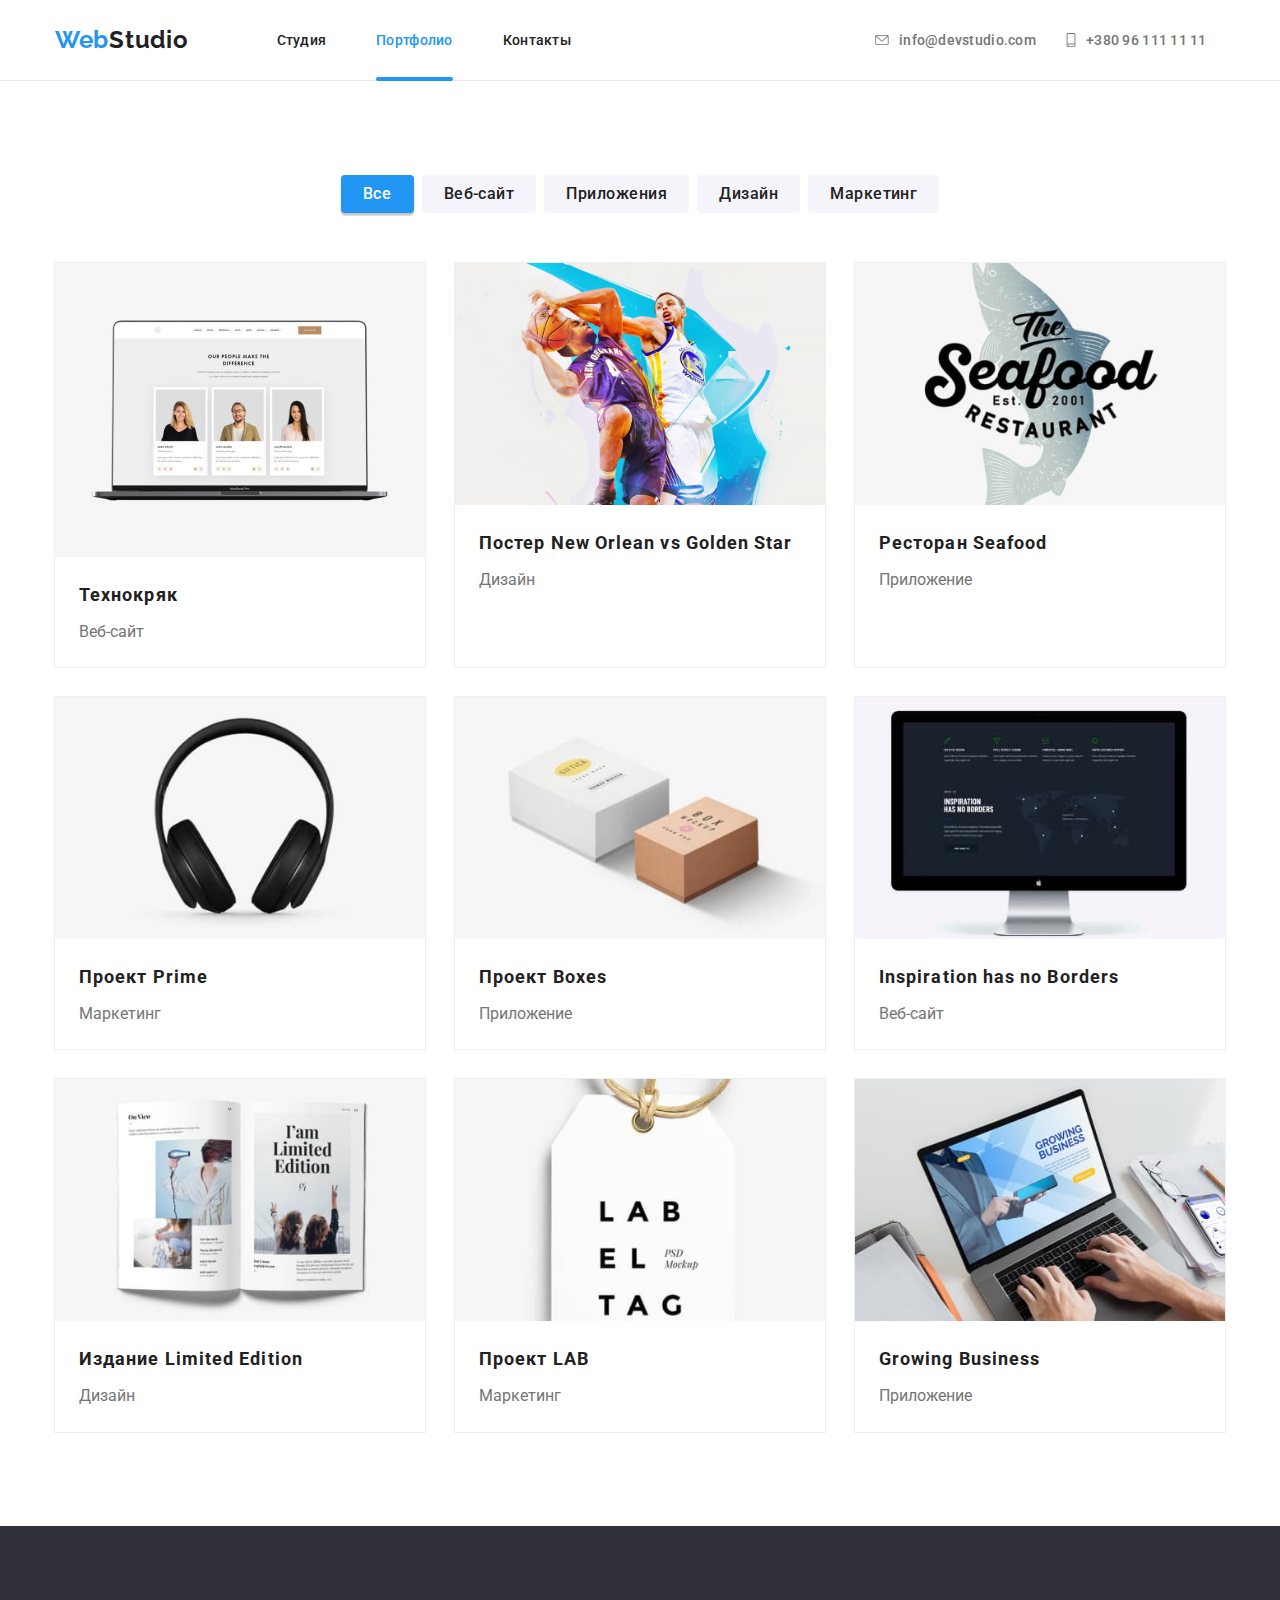
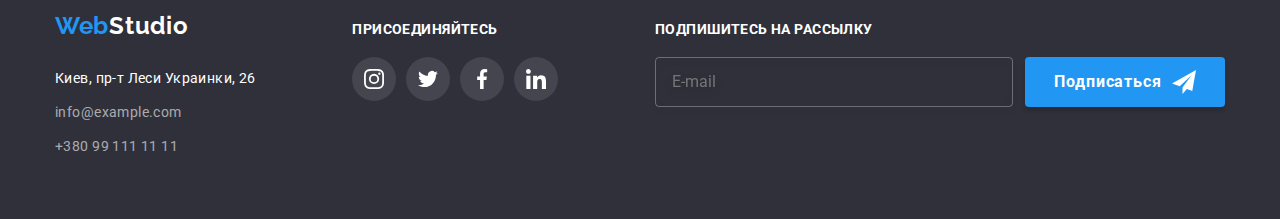
==== commit 25d1c1af: "changes4" ====
--- a/portfolio.html
+++ b/portfolio.html
@@ -135,7 +135,7 @@
                         <a href="#" class="links">
                             <div class="portfolio-effect">
                                 <picture>
-                                    <source srcset="./images/kryakMob1.jpg 1x, ./images/kryak2xtel.jpg 2x"
+                                    <source srcset="./images/kryakmob1.jpg 1x, ./images/kryak2xtel.jpg 2x"
                                         media="(min-width: 480px)">
                                     <source srcset="./images/kryaktabl1.jpg 1x, ./images/kryak2xtab.jpg 2x"
                                         media="(min-width: 768px)">
--- a/css/main.min.css
+++ b/css/main.min.css
@@ -1,2 +1,2 @@
-*,::before,::after{-webkit-box-sizing:border-box;box-sizing:border-box}body{font-family:"Roboto",sans-serif;margin:0}a{text-decoration:none;cursor:pointer;font-style:normal}ul{margin:0;padding:0;list-style:none}p,h1,h2,h3,h4,h5,h6{margin:0;padding:0}img{display:block;max-width:100%;height:auto}.visually-hidden{position:absolute !important;clip:rect(1px 1px 1px 1px);clip:rect(1px, 1px, 1px, 1px);padding:0 !important;border:0 !important;height:1px !important;width:1px !important;overflow:hidden}.container{width:100%;padding:0 15px}.page-header .container{display:-webkit-box;display:-ms-flexbox;display:flex}@media screen and (min-width: 480px){.container{width:480px;margin:0 auto}}@media screen and (min-width: 768px){.container{width:768px}}@media screen and (min-width: 1200px){.container{width:1200px}}@media screen and (min-width: 768px){.page-footer .container{display:-webkit-box;display:-ms-flexbox;display:flex;-ms-flex-wrap:wrap;flex-wrap:wrap;-ms-flex-pack:distribute;justify-content:space-around;-webkit-box-align:baseline;-ms-flex-align:baseline;align-items:baseline}}@media screen and (min-width: 1200px){.page-footer .container{-webkit-box-pack:justify;-ms-flex-pack:justify;justify-content:space-between}}@media screen and (max-width: 1199px){.page-footer .container{text-align:center}}.section-padding{padding-bottom:60px;padding-top:60px;width:100%;margin:0 auto}@media screen and (min-width: 1200px){.section-padding{padding-bottom:94px;padding-top:94px}}.title{color:#212121;font-weight:700;font-size:28px;line-height:1.178;letter-spacing:0.03em;text-align:center;margin-bottom:30px}@media screen and (min-width: 1200px){.title{font-size:36px;line-height:1.167;margin-bottom:50px}}.page-header{background-color:#fff}.navigation{display:none}@media screen and (min-width: 768px){.navigation{display:-webkit-box;display:-ms-flexbox;display:flex;-webkit-box-align:center;-ms-flex-align:center;align-items:center}}.menu-mobile{padding:10px 0;margin:0;border:none;color:#212121;background-color:transparent;margin-left:auto;position:relative}.menu-mobile:hover .menu-mobile__icon,.menu-mobile:focus .menu-mobile__icon{fill:#2196f3}@media screen and (min-width: 768px){.menu-mobile{display:none}}.close-menu-btn{position:fixed;right:8px;top:8px;background-color:transparent;border:none;color:#212121;padding:0}.close-menu-btn:hover,.close-menu-btn:focus{color:#2196f3}.icon-close-btn{fill:currentColor;width:40px;height:40px}.menu-mobile__icon{fill:currentColor}@media screen and (max-width: 768px){.header-menu-container{position:fixed;top:0;right:0;background-color:#fff;height:100vh;width:100%;padding:48px 40px;z-index:21;overflow:auto;-webkit-transform:translateY(-100%);transform:translateY(-100%);-webkit-transition:-webkit-transform 700ms cubic-bezier(0.4, 0, 0.2, 1);transition:-webkit-transform 700ms cubic-bezier(0.4, 0, 0.2, 1);transition:transform 700ms cubic-bezier(0.4, 0, 0.2, 1);transition:transform 700ms cubic-bezier(0.4, 0, 0.2, 1), -webkit-transform 700ms cubic-bezier(0.4, 0, 0.2, 1);display:-webkit-box;display:-ms-flexbox;display:flex;-webkit-box-orient:vertical;-webkit-box-direction:normal;-ms-flex-direction:column;flex-direction:column;-webkit-box-pack:justify;-ms-flex-pack:justify;justify-content:space-between}.header-menu-container.is-open{-webkit-transform:translateY(0);transform:translateY(0)}}@media screen and (min-width: 768px){.header-menu-container{display:none}}.navigation__link{color:#212121;-webkit-transition:color 250ms cubic-bezier(0.4, 0, 0.2, 1);transition:color 250ms cubic-bezier(0.4, 0, 0.2, 1);font-weight:500;font-size:25px;line-height:1.175;display:block;letter-spacing:0.02em}.navigation__link:focus,.navigation__link:hover{color:#2196f3}@media screen and (min-width: 480px){.navigation__link{font-size:40px}}@media screen and (min-width: 768px){.navigation__link{position:relative;font-size:14px;line-height:1.142;padding:32px 0}}.navigation__list{margin-bottom:40px}@media screen and (min-width: 768px){.navigation__list{margin-bottom:0;display:-webkit-box;display:-ms-flexbox;display:flex}}@media screen and (min-width: 1200px){.navigation__list{margin-right:304px}}@media screen and (max-width: 767px){.navigation__item:not(:last-child){margin-bottom:32px}}@media screen and (min-width: 768px){.navigation__item:not(:last-child){margin-right:50px}}.navigation__link--accent{color:#2196f3}@media screen and (min-width: 768px){.navigation__link--accent::after{content:"";display:block;position:absolute;bottom:-1px;left:0;width:100%;height:4px;background-color:#2196f3;border-radius:2px;-webkit-transform:scaleX(1);transform:scaleX(1);-webkit-transition:-webkit-transform 250ms cubic-bezier(0.4, 0, 0.2, 1);transition:-webkit-transform 250ms cubic-bezier(0.4, 0, 0.2, 1);transition:transform 250ms cubic-bezier(0.4, 0, 0.2, 1);transition:transform 250ms cubic-bezier(0.4, 0, 0.2, 1), -webkit-transform 250ms cubic-bezier(0.4, 0, 0.2, 1)}}.social-list__menu{display:-webkit-box;display:-ms-flexbox;display:flex;-webkit-box-align:center;-ms-flex-align:center;align-items:center;-ms-flex-wrap:wrap;flex-wrap:wrap}@media screen and (min-width: 768px){.social-list__menu{display:none}}.social-list__item{display:-webkit-box;display:-ms-flexbox;display:flex;-webkit-box-pack:center;-ms-flex-pack:center;justify-content:center;-webkit-box-align:center;-ms-flex-align:center;align-items:center}.social-list__links{font-weight:500;font-size:10px;line-height:1.122;letter-spacing:0.02em;color:#2196f3}@media screen and (min-width: 480px){.social-list__links{font-size:18px}}.social-list__line{background-color:rgba(33,33,33,0.2);width:22px;height:1px;-webkit-transform:rotate(90deg);transform:rotate(90deg)}.contact__link{color:#757575;font-weight:500;font-size:18px;line-height:1;display:block;letter-spacing:0.02em}.contact__link:hover,.contact__link:focus{color:#2196f3}@media screen and (min-width: 480px){.contact__link{font-size:24px;line-height:1.176}}@media screen and (min-width: 768px){.contact__link{font-size:12px;line-height:1.167;display:-webkit-box;display:-ms-flexbox;display:flex;-webkit-box-align:center;-ms-flex-align:center;align-items:center}}@media screen and (min-width: 1200px){.contact__link{font-size:14px;line-height:1.142;padding:32px 0}}@media screen and (max-width: 767px){.contact__item:last-child{margin-bottom:32px}}@media screen and (min-width: 768px) and (max-width: 1199px){.contact__item:not(:last-child){margin-bottom:10px}}@media screen and (min-width: 1200px){.contact__item:not(:last-child){margin-right:30px}}.contact{display:-webkit-box;display:-ms-flexbox;display:flex}@media screen and (max-width: 767px){.contact{-webkit-box-orient:vertical;-webkit-box-direction:reverse;-ms-flex-direction:column-reverse;flex-direction:column-reverse;margin-bottom:20px}}@media screen and (min-width: 768px) and (max-width: 1199px){.contact{margin-left:84px;-webkit-box-orient:vertical;-webkit-box-direction:normal;-ms-flex-direction:column;flex-direction:column}}@media screen and (min-width: 1200px){.contact{-webkit-box-orient:horizontal;-webkit-box-direction:normal;-ms-flex-direction:row;flex-direction:row}}.contact__icon{display:none}@media screen and (min-width: 768px){.contact__icon{margin-right:10px;fill:currentColor;display:block}}@media screen and (max-width: 767px){.contact__link--accent{color:#2196f3}}@media screen and (min-width: 480px) and (max-width: 767px){.contact__link--accent{color:#2196f3;font-size:34px}}.logo{font-family:"Raleway",sans-serif;color:#2196f3;font-weight:700;letter-spacing:0.03em;font-size:24px;line-height:1.1667;padding:16px 0}@media screen and (min-width: 768px){.logo{margin-right:88px;padding:26px 0}}.logo__themelabel{color:#212121}.logo--footer{margin-right:0;display:inline-block}.web-button{background-color:#2196f3;-webkit-box-shadow:0px 4px 4px rgba(0,0,0,0.15);box-shadow:0px 4px 4px rgba(0,0,0,0.15);border-radius:4px;border-color:transparent;text-align:center;min-width:200px;height:50px;color:#fff;font-weight:700;font-size:16px;line-height:1.875;letter-spacing:0.06em;padding:10px;cursor:pointer;font-family:inherit}.footer-form .web-button{display:-webkit-box;display:-ms-flexbox;display:flex;-webkit-box-pack:center;-ms-flex-pack:center;justify-content:center;-webkit-box-align:center;-ms-flex-align:center;align-items:center;margin:0 auto}.web-button:hover,.web-button:focus{background-color:#188ce8}.modal__close{position:absolute;top:8px;right:8px;display:-webkit-box;display:-ms-flexbox;display:flex;-webkit-box-pack:center;-ms-flex-pack:center;justify-content:center;-webkit-box-align:center;-ms-flex-align:center;align-items:center;background-color:transparent;border:1px solid rgba(0,0,0,0.1);width:30px;height:30px;color:#212121;border-radius:50%;cursor:pointer}.modal-close-icon{height:100%;width:100%;fill:currentColor;-webkit-transition:fill 250ms cubic-bezier(0.4, 0, 0.2, 1);transition:fill 250ms cubic-bezier(0.4, 0, 0.2, 1)}.modal__close:hover .modal-close-icon,.modal__close:focus .modal-close-icon{fill:#2196f3}.icon-list{display:-webkit-box;display:-ms-flexbox;display:flex;-webkit-box-align:center;-ms-flex-align:center;align-items:center;-webkit-box-pack:center;-ms-flex-pack:center;justify-content:center}.icon-list__link{width:100%;height:100%;fill:#fff;display:-webkit-box;display:-ms-flexbox;display:flex;-webkit-box-pack:center;-ms-flex-pack:center;justify-content:center;background-color:rgba(255,255,255,0.1);border-radius:50%;-webkit-box-align:center;-ms-flex-align:center;align-items:center;-webkit-transition:background-color 250ms cubic-bezier(0.4, 0, 0.2, 1),color 250ms cubic-bezier(0.4, 0, 0.2, 1);transition:background-color 250ms cubic-bezier(0.4, 0, 0.2, 1),color 250ms cubic-bezier(0.4, 0, 0.2, 1)}.icon-list__link:hover,.icon-list__link:focus{background-color:#2196f3;color:#fff}.icon-list__item{width:44px;height:44px}.icon-list__item:not(:last-child){margin-right:10px}.icon-list__icon,.advantages-icons{width:20px;height:20px}.team-icons-color{fill:currentColor}.icon-list__link--background{color:#afb1b8}.icon-list__link--background:hover,.icon-list__link--background:focus{color:#fff}.backdrop{position:fixed;width:100%;height:100%;top:0;left:0;overflow-y:scroll;background-color:rgba(0,0,0,0.2);z-index:99;opacity:1;-webkit-transition:opacity 250ms cubic-bezier(0.4, 0, 0.2, 1);transition:opacity 250ms cubic-bezier(0.4, 0, 0.2, 1)}.backdrop.is-hidden{opacity:0;pointer-events:none;visibility:none}.modal{position:absolute;top:50%;left:50%;-webkit-transform:translate(-50%, -50%) scale(1);transform:translate(-50%, -50%) scale(1);-webkit-transition:opacity 250ms cubic-bezier(0.4, 0, 0.2, 1),-webkit-transform 250ms cubic-bezier(0.4, 0, 0.2, 1);transition:opacity 250ms cubic-bezier(0.4, 0, 0.2, 1),-webkit-transform 250ms cubic-bezier(0.4, 0, 0.2, 1);transition:transform 250ms cubic-bezier(0.4, 0, 0.2, 1),opacity 250ms cubic-bezier(0.4, 0, 0.2, 1);transition:transform 250ms cubic-bezier(0.4, 0, 0.2, 1),opacity 250ms cubic-bezier(0.4, 0, 0.2, 1),-webkit-transform 250ms cubic-bezier(0.4, 0, 0.2, 1);background-color:#fff;-webkit-box-shadow:0px 1px 3px rgba(0,0,0,0.12),0px 1px 1px rgba(0,0,0,0.14),0px 2px 1px rgba(0,0,0,0.2);box-shadow:0px 1px 3px rgba(0,0,0,0.12),0px 1px 1px rgba(0,0,0,0.14),0px 2px 1px rgba(0,0,0,0.2);border-radius:4px;opacity:1;height:95%;max-height:609px;width:95%}@media screen and (max-width: 1199px){.modal{max-width:450px;overflow:scroll}}@media screen and (min-width: 1200px){.modal{max-width:530px}}.backdrop.is-hidden .modal{-webkit-transform:translate(-50%, -50%) scale(0.5);transform:translate(-50%, -50%) scale(0.5);opacity:0}.modal__form{width:100%;padding:40px}.wrapper{display:-webkit-box;display:-ms-flexbox;display:flex;-webkit-box-orient:vertical;-webkit-box-direction:normal;-ms-flex-direction:column;flex-direction:column;-webkit-box-align:start;-ms-flex-align:start;align-items:flex-start;margin-bottom:10px;position:relative}.wrapper label{font-weight:400;font-size:12px;line-height:1.167;letter-spacing:0.01em;margin-bottom:4px;color:#757575}.modal__title{font-weight:700;font-size:20px;line-height:1.155;text-align:center;letter-spacing:0.03em;color:#212121;margin-bottom:10px}@media screen and (min-width: 1200px){.modal__title{line-height:1.15}}.modal__input{width:100%;height:40px;border:1px solid rgba(33,33,33,0.2);border-radius:4px;padding:14px 42px;cursor:pointer;-webkit-transition:border 250ms cubic-bezier(0.4, 0, 0.2, 1);transition:border 250ms cubic-bezier(0.4, 0, 0.2, 1)}.modal__input:focus{outline:none;border:1px solid #2196f3}.wrapper--biggest{margin-bottom:20px}.wrapper--accept{display:-webkit-box;display:-ms-flexbox;display:flex;-webkit-box-align:center;-ms-flex-align:center;align-items:center;margin-bottom:30px}.modal__label{font-weight:400;font-size:12px;line-height:1.167;letter-spacing:0.03em;color:#757575;margin:0 auto}@media screen and (min-width: 480px){.modal__label{display:-webkit-box;display:-ms-flexbox;display:flex;-webkit-box-align:center;-ms-flex-align:center;align-items:center;-webkit-box-pack:center;-ms-flex-pack:center;justify-content:center}}@media screen and (min-width: 1200px){.modal__label{font-size:14px;line-height:1.714}}.modal__link--accept{color:#2196f3;text-decoration:underline;margin-left:2px}.modal__figure{display:inline-block;width:16px;height:16px;border:2px solid #212121;border-radius:2px;background-color:transparent;margin-right:7px;outline:none;-webkit-transition:background-color 250ms cubic-bezier(0.4, 0, 0.2, 1),border 250ms cubic-bezier(0.4, 0, 0.2, 1);transition:background-color 250ms cubic-bezier(0.4, 0, 0.2, 1),border 250ms cubic-bezier(0.4, 0, 0.2, 1)}.modal__figure:hover,.modal__figure:focus{cursor:pointer;border:2px solid #2196f3}.modal__accept--input:checked+.modal__figure{background-color:#2196f3;background-image:url("/img/Vector.svg");background-repeat:no-repeat;background-position:center;background-size:contain;background-origin:border-box;border-color:transparent}.modal__accept--input{-webkit-appearance:none;-moz-appearance:none;appearance:none;position:absolute;margin-right:8px}.modal__icon{width:18px;height:18px;position:absolute;bottom:11px;left:12px;fill:#212121;-webkit-transition:fill 250ms cubic-bezier(0.4, 0, 0.2, 1);transition:fill 250ms cubic-bezier(0.4, 0, 0.2, 1)}.modal__input:focus+.modal__icon{fill:#2196f3}.modal__textarea{width:100%;height:120px;border:1px solid rgba(33,33,33,0.2);border-radius:4px;resize:none;padding:12px 16px;-webkit-transition:border 250ms cubic-bezier(0.4, 0, 0.2, 1);transition:border 250ms cubic-bezier(0.4, 0, 0.2, 1)}.modal__textarea:focus{outline:none;border:1px solid #2196f3}.modal__textarea::-webkit-input-placeholder{font-family:inherit;font-weight:400;font-size:12px;line-height:1.167;letter-spacing:0.01em;color:rgba(117,117,117,0.5)}.modal__textarea:-ms-input-placeholder{font-family:inherit;font-weight:400;font-size:12px;line-height:1.167;letter-spacing:0.01em;color:rgba(117,117,117,0.5)}.modal__textarea::-ms-input-placeholder{font-family:inherit;font-weight:400;font-size:12px;line-height:1.167;letter-spacing:0.01em;color:rgba(117,117,117,0.5)}.modal__textarea::placeholder{font-family:inherit;font-weight:400;font-size:12px;line-height:1.167;letter-spacing:0.01em;color:rgba(117,117,117,0.5)}.page-hero{background-color:#2f303a;text-align:center;padding-top:118px;padding-bottom:118px;max-width:1600px;margin:0 auto;background-image:-webkit-gradient(linear, left top, right top, from(rgba(47,48,58,0.4)), to(rgba(47,48,58,0.4))),url("./../img/heromob1.jpg");background-image:linear-gradient(to right, rgba(47,48,58,0.4), rgba(47,48,58,0.4)),url("./../img/heromob1.jpg");background-repeat:no-repeat;background-size:cover}@media screen and (min-device-pixel-ratio: 2), screen and (-webkit-min-device-pixel-ratio: 2), screen and (min-resolution: 192dpi), screen and (min-resolution: 2dppx){.page-hero{background-image:-webkit-gradient(linear, left top, right top, from(rgba(47,48,58,0.4)), to(rgba(47,48,58,0.4))),url("./../img/heromob2.jpg");background-image:linear-gradient(to right, rgba(47,48,58,0.4), rgba(47,48,58,0.4)),url("./../img/heromob2.jpg")}}@media screen and (min-width: 768px){.page-hero{background-image:-webkit-gradient(linear, left top, right top, from(rgba(47,48,58,0.4)), to(rgba(47,48,58,0.4))),url("./../img/herotab1.jpg");background-image:linear-gradient(to right, rgba(47,48,58,0.4), rgba(47,48,58,0.4)),url("./../img/herotab1.jpg")}}@media screen and (min-width: 768px) and (min-device-pixel-ratio: 2), screen and (min-width: 768px) and (-webkit-min-device-pixel-ratio: 2), screen and (min-width: 768px) and (min-resolution: 192dpi), screen and (min-width: 768px) and (min-resolution: 2dppx){.page-hero{background-image:-webkit-gradient(linear, left top, right top, from(rgba(47,48,58,0.4)), to(rgba(47,48,58,0.4))),url("./../img/herotab2.jpg");background-image:linear-gradient(to right, rgba(47,48,58,0.4), rgba(47,48,58,0.4)),url("./../img/herotab2.jpg")}}@media screen and (min-width: 1200px){.page-hero{padding-top:200px;padding-bottom:200px;background-image:-webkit-gradient(linear, left top, right top, from(rgba(47,48,58,0.4)), to(rgba(47,48,58,0.4))),url("./../img/herodesk1.jpg");background-image:linear-gradient(to right, rgba(47,48,58,0.4), rgba(47,48,58,0.4)),url("./../img/herodesk1.jpg")}}@media screen and (min-width: 1200px) and (min-device-pixel-ratio: 2), screen and (min-width: 1200px) and (-webkit-min-device-pixel-ratio: 2), screen and (min-width: 1200px) and (min-resolution: 192dpi), screen and (min-width: 1200px) and (min-resolution: 2dppx){.page-hero{background-image:-webkit-gradient(linear, left top, right top, from(rgba(47,48,58,0.4)), to(rgba(47,48,58,0.4))),url("./../img/herodesk2.jpg");background-image:linear-gradient(to right, rgba(47,48,58,0.4), rgba(47,48,58,0.4)),url("./../img/herodesk2.jpg")}}.hero__title{color:#fff;font-weight:900;font-size:26px;line-height:1.615;letter-spacing:0.06em;text-transform:uppercase;text-align:center;margin:0 auto;max-width:360px;margin-bottom:30px}@media screen and (min-width: 1200px){.hero__title{font-size:44px;line-height:1.364;max-width:700px}}@media screen and (min-width: 768px){.feature__list{display:-webkit-box;display:-ms-flexbox;display:flex;-ms-flex-wrap:wrap;flex-wrap:wrap;margin:-15px}}.feature__item{max-width:480px}.feature__item:not(:last-child){margin-bottom:30px}@media screen and (min-width: 768px){.feature__item{width:calc((100% - 2 * 30px) / 2);margin:15px}}@media screen and (min-width: 1200px){.feature__item{width:calc((100% - 4 * 30px) / 4);margin:15px}}.feature__subtitle{font-weight:700;font-size:14px;line-height:1.142;text-transform:uppercase;margin-bottom:10px}@media screen and (max-width: 767px){.feature__subtitle{text-align:center}}.feature__text{color:#757575;font-size:14px;line-height:1.714;font-weight:400;letter-spacing:0.03em}.feature__icon--container{background-color:#f5f4fa;display:-webkit-box;display:-ms-flexbox;display:flex;-webkit-box-pack:center;-ms-flex-pack:center;justify-content:center;-webkit-box-align:center;-ms-flex-align:center;align-items:center;width:100%;height:120px;margin-bottom:30px}.feature__icon{height:70px;width:70px}.job{padding-bottom:94px}@media screen and (max-width: 1199px){.job{display:none}}.job__item{margin:15px;position:relative;width:calc((100% - 3 * 30px) / 3)}.job__list{display:-webkit-box;display:-ms-flexbox;display:flex;margin:-15px}.job__images{max-width:100%}.job__text{font-weight:700;font-size:14px;line-height:1.143;letter-spacing:0.03em;text-transform:uppercase;margin:0;color:#fff}.job__text--position{position:absolute;bottom:0;left:0;background-color:rgba(47,48,58,0.8);width:100%;height:70px;display:-webkit-box;display:-ms-flexbox;display:flex;-webkit-box-align:center;-ms-flex-align:center;align-items:center;-webkit-box-pack:center;-ms-flex-pack:center;justify-content:center}.job{padding-bottom:94px}@media screen and (max-width: 1199px){.job{display:none}}.job__item{margin:15px;position:relative;width:calc((100% - 3 * 30px) / 3)}.job__list{display:-webkit-box;display:-ms-flexbox;display:flex;margin:-15px}.job__images{max-width:100%}.job__text{font-weight:700;font-size:14px;line-height:1.143;letter-spacing:0.03em;text-transform:uppercase;margin:0;color:#fff}.job__text--position{position:absolute;bottom:0;left:0;background-color:rgba(47,48,58,0.8);width:100%;height:70px;display:-webkit-box;display:-ms-flexbox;display:flex;-webkit-box-align:center;-ms-flex-align:center;align-items:center;-webkit-box-pack:center;-ms-flex-pack:center;justify-content:center}.team{background-color:#f5f4fa}.team__name{color:#212121;font-weight:500;font-size:16px;line-height:1.187;letter-spacing:0.03em;text-align:center;margin-bottom:10px}@media screen and (min-width: 768px){.team__list{margin:-15px;display:-webkit-box;display:-ms-flexbox;display:flex;-ms-flex-wrap:wrap;flex-wrap:wrap}}.team__item{background-color:#fff;-webkit-box-shadow:0px 1px 3px rgba(0,0,0,0.12),0px 1px 1px rgba(0,0,0,0.14),0px 2px 1px rgba(0,0,0,0.2);box-shadow:0px 1px 3px rgba(0,0,0,0.12),0px 1px 1px rgba(0,0,0,0.14),0px 2px 1px rgba(0,0,0,0.2);border-radius:0px 0px 4px 4px}@media screen and (max-width: 767px){.team__item{max-width:480px}.team__item:not(:last-child){margin-bottom:30px}}@media screen and (min-width: 768px){.team__item{width:calc((100% - 2 * 30px) / 2);margin:15px}}@media screen and (min-width: 1200px){.team__item{width:calc((100% - 4 * 30px) / 4)}}.team__images{width:100%}.team__position{color:#757575;font-weight:400;font-size:16px;line-height:1.187;text-align:center;margin-bottom:16px}.team__wrapper--icon{padding:24px}.client__item{width:calc((100% - 2 * 30px) / 2);height:90px;margin:15px}@media screen and (min-width: 768px){.client__item{width:calc((100% - 3 * 30px) / 3)}}@media screen and (min-width: 1200px){.client__item{width:calc((100% - 6 * 30px) / 6)}}.client__list{text-align:center;display:-webkit-box;display:-ms-flexbox;display:flex;-ms-flex-wrap:wrap;flex-wrap:wrap;margin:-15px}.client__link{width:100%;height:100%;-webkit-box-align:center;-ms-flex-align:center;align-items:center;color:#afb1b8;display:-webkit-box;display:-ms-flexbox;display:flex;border:1px solid #afb1b8;border-radius:4px;-webkit-box-pack:center;-ms-flex-pack:center;justify-content:center;-webkit-transition:color 250ms cubic-bezier(0.4, 0, 0.2, 1),border 250ms cubic-bezier(0.4, 0, 0.2, 1);transition:color 250ms cubic-bezier(0.4, 0, 0.2, 1),border 250ms cubic-bezier(0.4, 0, 0.2, 1)}.client__link:hover,.client__link:focus{color:#2196f3;border:1px solid #2196f3}.client__logo{fill:currentColor}.page-footer{background-color:#2f303a;padding-bottom:60px;padding-top:60px}.adres__item:not(:last-child){margin-bottom:9px}.adres{font-size:14px;line-height:1.8;font-weight:400;letter-spacing:0.03em}@media screen and (max-width: 1199px){.container-adres,.footer-icons{margin-bottom:60px}}.adres__city{color:#fff}.adres__link{color:rgba(255,255,255,0.6)}.adres__link:focus,.adres__link:hover{color:#2196f3}.accent-footer{color:#fff}.footer-subtitle{font-weight:700;font-size:14px;line-height:1, 143;letter-spacing:0.03em;text-transform:uppercase;color:#fff;margin-bottom:20px}.icon-list{list-style:none}.footer-form__input{width:100%;height:50px;background-color:transparent;border:1px solid rgba(255,255,255,0.3);-webkit-filter:drop-shadow(0px 4px 4px rgba(0,0,0,0.15));filter:drop-shadow(0px 4px 4px rgba(0,0,0,0.15));border-radius:4px;padding:16px;color:#fff;-webkit-transition:border 250ms cubic-bezier(0.4, 0, 0.2, 1);transition:border 250ms cubic-bezier(0.4, 0, 0.2, 1);margin-bottom:20px}.footer-form__input:focus{outline:none;border:1px solid #2196f3}@media screen and (min-width: 480px){.footer-form__input{width:450px}}@media screen and (min-width: 1200px){.footer-form__input{width:358px;margin-bottom:0;margin-right:12px}}.footer-form__icon{width:100%;height:100%}@media screen and (min-width: 1200px){.footer-form__container{display:-webkit-box;display:-ms-flexbox;display:flex;-webkit-box-pack:center;-ms-flex-pack:center;justify-content:center;-webkit-box-align:center;-ms-flex-align:center;align-items:center}}.footer-form__label{width:24px;height:24px;margin-left:10px}.modal-buttons{color:#212121;background-color:#f5f4fa;font-weight:500;font-family:inherit;font-size:16px;line-height:1.625;letter-spacing:0.03em;border-radius:4px;min-width:73px;padding:6px 22px;text-align:center;border:0px transparent;cursor:pointer;height:38px;-webkit-transition:color 250ms cubic-bezier(0.4, 0, 0.2, 1),background-color 250ms cubic-bezier(0.4, 0, 0.2, 1),-webkit-box-shadow 250ms cubic-bezier(0.4, 0, 0.2, 1);transition:color 250ms cubic-bezier(0.4, 0, 0.2, 1),background-color 250ms cubic-bezier(0.4, 0, 0.2, 1),-webkit-box-shadow 250ms cubic-bezier(0.4, 0, 0.2, 1);transition:color 250ms cubic-bezier(0.4, 0, 0.2, 1),background-color 250ms cubic-bezier(0.4, 0, 0.2, 1),box-shadow 250ms cubic-bezier(0.4, 0, 0.2, 1);transition:color 250ms cubic-bezier(0.4, 0, 0.2, 1),background-color 250ms cubic-bezier(0.4, 0, 0.2, 1),box-shadow 250ms cubic-bezier(0.4, 0, 0.2, 1),-webkit-box-shadow 250ms cubic-bezier(0.4, 0, 0.2, 1)}.modal-buttons:hover,.modal-buttons:focus{color:#fff;background-color:#2196f3;-webkit-box-shadow:0px 3px 1px rgba(0,0,0,0.1),0px 1px 2px rgba(0,0,0,0.08),0px 2px 2px rgba(0,0,0,0.12);box-shadow:0px 3px 1px rgba(0,0,0,0.1),0px 1px 2px rgba(0,0,0,0.08),0px 2px 2px rgba(0,0,0,0.12)}.bits{display:-webkit-box;display:-ms-flexbox;display:flex;-ms-flex-wrap:wrap;flex-wrap:wrap;margin-bottom:40px}@media screen and (min-width: 768px){.bits{-webkit-box-pack:center;-ms-flex-pack:center;justify-content:center}}@media screen and (min-width: 1200px){.bits{margin-bottom:50px}}.list-buttons:not(:last-child){margin-right:8px}@media screen and (max-width: 767px){.list-buttons{margin-bottom:15px}}.active{background-color:#2196f3;color:#fff;-webkit-box-shadow:0px 3px 1px rgba(0,0,0,0.1),0px 1px 2px rgba(0,0,0,0.08),0px 2px 2px rgba(0,0,0,0.12);box-shadow:0px 3px 1px rgba(0,0,0,0.1),0px 1px 2px rgba(0,0,0,0.08),0px 2px 2px rgba(0,0,0,0.12)}.title-img{font-weight:700;font-size:18px;line-height:2;color:#212121;margin-bottom:4px}.text-img{font-weight:400;font-size:16px;line-height:1.9;color:#757575}.link-group-img{width:100%}.portfolio-selection{background-color:#fff;border-top:1px solid #ececec}.portfolio-picture{margin:0 auto}@media screen and (min-width: 768px){.portfolio-picture{display:-webkit-box;display:-ms-flexbox;display:flex;-ms-flex-wrap:wrap;flex-wrap:wrap;margin:-15px}}.advantages-container-carts{-webkit-box-flex:1;-ms-flex-positive:1;flex-grow:1;padding:20px 24px;background-color:#fff}.link-group{background-color:#fff;outline:1px solid #eeeeee;text-align:start;max-width:450px}@media screen and (max-width: 767px){.link-group:not(:last-child){margin-bottom:30px}}@media screen and (min-width: 768px){.link-group{width:calc((100% - 2 * 30px) / 2);margin:15px}}@media screen and (min-width: 1200px){.link-group{width:calc((100% - 3 * 30px) / 3)}}.links{width:100%;height:100%;display:-webkit-box;display:-ms-flexbox;display:flex;-webkit-box-orient:vertical;-webkit-box-direction:normal;-ms-flex-direction:column;flex-direction:column;-webkit-transition:-webkit-box-shadow 250ms cubic-bezier(0.4, 0, 0.2, 1);transition:-webkit-box-shadow 250ms cubic-bezier(0.4, 0, 0.2, 1);transition:box-shadow 250ms cubic-bezier(0.4, 0, 0.2, 1);transition:box-shadow 250ms cubic-bezier(0.4, 0, 0.2, 1), -webkit-box-shadow 250ms cubic-bezier(0.4, 0, 0.2, 1)}.links:hover,.links:focus{-webkit-box-shadow:0px 1px 1px rgba(0,0,0,0.12),0px 4px 4px rgba(0,0,0,0.06),1px 4px 6px rgba(0,0,0,0.16);box-shadow:0px 1px 1px rgba(0,0,0,0.12),0px 4px 4px rgba(0,0,0,0.06),1px 4px 6px rgba(0,0,0,0.16)}.portfolio-effect{position:relative;display:block;overflow:hidden}.description-technoryak{font-family:inherit;font-weight:400;font-size:18px;line-height:1.555;letter-spacing:0.03em;height:100%;width:100%;color:#fff;display:block;position:absolute;top:0;background-color:rgba(33,150,243,0.9);opacity:0;-webkit-transform:translateY(100%);transform:translateY(100%);-webkit-transition:opacity 250ms cubic-bezier(0.4, 0, 0.2, 1),-webkit-transform 250ms cubic-bezier(0.4, 0, 0.2, 1);transition:opacity 250ms cubic-bezier(0.4, 0, 0.2, 1),-webkit-transform 250ms cubic-bezier(0.4, 0, 0.2, 1);transition:transform 250ms cubic-bezier(0.4, 0, 0.2, 1),opacity 250ms cubic-bezier(0.4, 0, 0.2, 1);transition:transform 250ms cubic-bezier(0.4, 0, 0.2, 1),opacity 250ms cubic-bezier(0.4, 0, 0.2, 1),-webkit-transform 250ms cubic-bezier(0.4, 0, 0.2, 1);padding:12px 10px;margin:0;overflow:hidden}@media screen and (min-width: 480px){.description-technoryak{padding:64px 24px;font-size:18px;line-height:1.556}}.links:focus .description-technoryak,.links:hover .description-technoryak{opacity:1;-webkit-transform:translateY(0);transform:translateY(0)}
+*,::before,::after{-webkit-box-sizing:border-box;box-sizing:border-box}body{font-family:"Roboto",sans-serif;margin:0}a{text-decoration:none;cursor:pointer;font-style:normal}ul{margin:0;padding:0;list-style:none}p,h1,h2,h3,h4,h5,h6{margin:0;padding:0}img{display:block;max-width:100%;height:auto}.visually-hidden{position:absolute !important;clip:rect(1px 1px 1px 1px);clip:rect(1px, 1px, 1px, 1px);padding:0 !important;border:0 !important;height:1px !important;width:1px !important;overflow:hidden}.container{width:100%;padding:0 15px}.page-header .container{display:-webkit-box;display:-ms-flexbox;display:flex}@media screen and (min-width: 480px){.container{width:480px;margin:0 auto}}@media screen and (min-width: 768px){.container{width:768px}}@media screen and (min-width: 1200px){.container{width:1200px}}@media screen and (min-width: 768px){.page-footer .container{display:-webkit-box;display:-ms-flexbox;display:flex;-ms-flex-wrap:wrap;flex-wrap:wrap;-ms-flex-pack:distribute;justify-content:space-around;-webkit-box-align:baseline;-ms-flex-align:baseline;align-items:baseline}}@media screen and (min-width: 1200px){.page-footer .container{-webkit-box-pack:justify;-ms-flex-pack:justify;justify-content:space-between}}@media screen and (max-width: 1199px){.page-footer .container{text-align:center}}.section-padding{padding-bottom:60px;padding-top:60px;width:100%;margin:0 auto}@media screen and (min-width: 1200px){.section-padding{padding-bottom:94px;padding-top:94px}}.title{color:#212121;font-weight:700;font-size:28px;line-height:1.178;letter-spacing:0.03em;text-align:center;margin-bottom:30px}@media screen and (min-width: 1200px){.title{font-size:36px;line-height:1.167;margin-bottom:50px}}.page-header{background-color:#fff}.navigation{display:none}@media screen and (min-width: 768px){.navigation{display:-webkit-box;display:-ms-flexbox;display:flex;-webkit-box-align:center;-ms-flex-align:center;align-items:center}}.menu-mobile{padding:10px 0;margin:0;border:none;color:#212121;background-color:transparent;margin-left:auto;position:relative}.menu-mobile:hover .menu-mobile__icon,.menu-mobile:focus .menu-mobile__icon{fill:#2196f3}@media screen and (min-width: 768px){.menu-mobile{display:none}}.close-menu-btn{position:fixed;right:8px;top:8px;background-color:transparent;border:none;color:#212121;padding:0}.close-menu-btn:hover,.close-menu-btn:focus{color:#2196f3}.icon-close-btn{fill:currentColor;width:40px;height:40px}.menu-mobile__icon{fill:currentColor}@media screen and (max-width: 768px){.header-menu-container{position:fixed;top:0;right:0;background-color:#fff;height:100vh;width:100%;padding:48px 40px;z-index:21;overflow:auto;-webkit-transform:translateY(-100%);transform:translateY(-100%);-webkit-transition:-webkit-transform 700ms cubic-bezier(0.4, 0, 0.2, 1);transition:-webkit-transform 700ms cubic-bezier(0.4, 0, 0.2, 1);transition:transform 700ms cubic-bezier(0.4, 0, 0.2, 1);transition:transform 700ms cubic-bezier(0.4, 0, 0.2, 1), -webkit-transform 700ms cubic-bezier(0.4, 0, 0.2, 1);display:-webkit-box;display:-ms-flexbox;display:flex;-webkit-box-orient:vertical;-webkit-box-direction:normal;-ms-flex-direction:column;flex-direction:column;-webkit-box-pack:justify;-ms-flex-pack:justify;justify-content:space-between}.header-menu-container.is-open{-webkit-transform:translateY(0);transform:translateY(0)}}@media screen and (min-width: 768px){.header-menu-container{display:none}}.navigation__link{color:#212121;-webkit-transition:color 250ms cubic-bezier(0.4, 0, 0.2, 1);transition:color 250ms cubic-bezier(0.4, 0, 0.2, 1);font-weight:500;font-size:25px;line-height:1.175;display:block;letter-spacing:0.02em}.navigation__link:focus,.navigation__link:hover{color:#2196f3}@media screen and (min-width: 480px){.navigation__link{font-size:40px}}@media screen and (min-width: 768px){.navigation__link{position:relative;font-size:14px;line-height:1.142;padding:32px 0}}.navigation__list{margin-bottom:40px}@media screen and (min-width: 768px){.navigation__list{margin-bottom:0;display:-webkit-box;display:-ms-flexbox;display:flex}}@media screen and (min-width: 1200px){.navigation__list{margin-right:304px}}@media screen and (max-width: 767px){.navigation__item:not(:last-child){margin-bottom:32px}}@media screen and (min-width: 768px){.navigation__item:not(:last-child){margin-right:50px}}.navigation__link--accent{color:#2196f3}@media screen and (min-width: 768px){.navigation__link--accent::after{content:"";display:block;position:absolute;bottom:-1px;left:0;width:100%;height:4px;background-color:#2196f3;border-radius:2px;-webkit-transform:scaleX(1);transform:scaleX(1);-webkit-transition:-webkit-transform 250ms cubic-bezier(0.4, 0, 0.2, 1);transition:-webkit-transform 250ms cubic-bezier(0.4, 0, 0.2, 1);transition:transform 250ms cubic-bezier(0.4, 0, 0.2, 1);transition:transform 250ms cubic-bezier(0.4, 0, 0.2, 1), -webkit-transform 250ms cubic-bezier(0.4, 0, 0.2, 1)}}.social-list__menu{display:-webkit-box;display:-ms-flexbox;display:flex;-webkit-box-align:center;-ms-flex-align:center;align-items:center;-ms-flex-wrap:wrap;flex-wrap:wrap}@media screen and (min-width: 768px){.social-list__menu{display:none}}.social-list__item{display:-webkit-box;display:-ms-flexbox;display:flex;-webkit-box-pack:center;-ms-flex-pack:center;justify-content:center;-webkit-box-align:center;-ms-flex-align:center;align-items:center}.social-list__links{font-weight:500;font-size:10px;line-height:1.122;letter-spacing:0.02em;color:#2196f3}@media screen and (min-width: 480px){.social-list__links{font-size:18px}}.social-list__line{background-color:rgba(33,33,33,0.2);width:22px;height:1px;-webkit-transform:rotate(90deg);transform:rotate(90deg)}.contact__link{color:#757575;font-weight:500;font-size:18px;line-height:1;display:block;letter-spacing:0.02em}.contact__link:hover,.contact__link:focus{color:#2196f3}@media screen and (min-width: 480px){.contact__link{font-size:24px;line-height:1.176}}@media screen and (min-width: 768px){.contact__link{font-size:12px;line-height:1.167;display:-webkit-box;display:-ms-flexbox;display:flex;-webkit-box-align:center;-ms-flex-align:center;align-items:center}}@media screen and (min-width: 1200px){.contact__link{font-size:14px;line-height:1.142;padding:32px 0}}@media screen and (max-width: 767px){.contact__item:last-child{margin-bottom:32px}}@media screen and (min-width: 768px) and (max-width: 1199px){.contact__item:not(:last-child){margin-bottom:10px}}@media screen and (min-width: 1200px){.contact__item:not(:last-child){margin-right:30px}}.contact{display:-webkit-box;display:-ms-flexbox;display:flex}@media screen and (max-width: 767px){.contact{-webkit-box-orient:vertical;-webkit-box-direction:reverse;-ms-flex-direction:column-reverse;flex-direction:column-reverse;margin-bottom:20px}}@media screen and (min-width: 768px) and (max-width: 1199px){.contact{margin-left:84px;-webkit-box-orient:vertical;-webkit-box-direction:normal;-ms-flex-direction:column;flex-direction:column}}@media screen and (min-width: 1200px){.contact{-webkit-box-orient:horizontal;-webkit-box-direction:normal;-ms-flex-direction:row;flex-direction:row}}.contact__icon{display:none}@media screen and (min-width: 768px){.contact__icon{margin-right:10px;fill:currentColor;display:block}}@media screen and (max-width: 767px){.contact__link--accent{color:#2196f3}}@media screen and (min-width: 480px) and (max-width: 767px){.contact__link--accent{color:#2196f3;font-size:34px}}.logo{font-family:"Raleway",sans-serif;color:#2196f3;font-weight:700;letter-spacing:0.03em;font-size:24px;line-height:1.1667;padding:16px 0}@media screen and (min-width: 768px){.logo{margin-right:88px;padding:26px 0}}.logo__themelabel{color:#212121}.logo--footer{margin-right:0;display:inline-block}.web-button{background-color:#2196f3;-webkit-box-shadow:0px 4px 4px rgba(0,0,0,0.15);box-shadow:0px 4px 4px rgba(0,0,0,0.15);border-radius:4px;border-color:transparent;text-align:center;min-width:200px;height:50px;color:#fff;font-weight:700;font-size:16px;line-height:1.875;letter-spacing:0.06em;padding:10px;cursor:pointer;font-family:inherit}.footer-form .web-button{display:-webkit-box;display:-ms-flexbox;display:flex;-webkit-box-pack:center;-ms-flex-pack:center;justify-content:center;-webkit-box-align:center;-ms-flex-align:center;align-items:center;margin:0 auto}.web-button:hover,.web-button:focus{background-color:#188ce8}.modal__close{position:absolute;top:8px;right:8px;display:-webkit-box;display:-ms-flexbox;display:flex;-webkit-box-pack:center;-ms-flex-pack:center;justify-content:center;-webkit-box-align:center;-ms-flex-align:center;align-items:center;background-color:transparent;border:1px solid rgba(0,0,0,0.1);width:30px;height:30px;color:#212121;border-radius:50%;cursor:pointer}.modal-close-icon{height:100%;width:100%;fill:currentColor;-webkit-transition:fill 250ms cubic-bezier(0.4, 0, 0.2, 1);transition:fill 250ms cubic-bezier(0.4, 0, 0.2, 1)}.modal__close:hover .modal-close-icon,.modal__close:focus .modal-close-icon{fill:#2196f3}.icon-list{display:-webkit-box;display:-ms-flexbox;display:flex;-webkit-box-align:center;-ms-flex-align:center;align-items:center;-webkit-box-pack:center;-ms-flex-pack:center;justify-content:center}.icon-list__link{width:100%;height:100%;fill:#fff;display:-webkit-box;display:-ms-flexbox;display:flex;-webkit-box-pack:center;-ms-flex-pack:center;justify-content:center;background-color:rgba(255,255,255,0.1);border-radius:50%;-webkit-box-align:center;-ms-flex-align:center;align-items:center;-webkit-transition:background-color 250ms cubic-bezier(0.4, 0, 0.2, 1),color 250ms cubic-bezier(0.4, 0, 0.2, 1);transition:background-color 250ms cubic-bezier(0.4, 0, 0.2, 1),color 250ms cubic-bezier(0.4, 0, 0.2, 1)}.icon-list__link:hover,.icon-list__link:focus{background-color:#2196f3;color:#fff}.icon-list__item{width:44px;height:44px}.icon-list__item:not(:last-child){margin-right:10px}.icon-list__icon,.advantages-icons{width:20px;height:20px}.team-icons-color{fill:currentColor}.icon-list__link--background{color:#afb1b8}.icon-list__link--background:hover,.icon-list__link--background:focus{color:#fff}.backdrop{position:fixed;width:100%;height:100%;top:0;left:0;overflow-y:scroll;background-color:rgba(0,0,0,0.2);z-index:99;opacity:1;-webkit-transition:opacity 250ms cubic-bezier(0.4, 0, 0.2, 1);transition:opacity 250ms cubic-bezier(0.4, 0, 0.2, 1)}.backdrop.is-hidden{opacity:0;pointer-events:none;visibility:none}.modal{position:absolute;top:50%;left:50%;-webkit-transform:translate(-50%, -50%) scale(1);transform:translate(-50%, -50%) scale(1);-webkit-transition:opacity 250ms cubic-bezier(0.4, 0, 0.2, 1),-webkit-transform 250ms cubic-bezier(0.4, 0, 0.2, 1);transition:opacity 250ms cubic-bezier(0.4, 0, 0.2, 1),-webkit-transform 250ms cubic-bezier(0.4, 0, 0.2, 1);transition:transform 250ms cubic-bezier(0.4, 0, 0.2, 1),opacity 250ms cubic-bezier(0.4, 0, 0.2, 1);transition:transform 250ms cubic-bezier(0.4, 0, 0.2, 1),opacity 250ms cubic-bezier(0.4, 0, 0.2, 1),-webkit-transform 250ms cubic-bezier(0.4, 0, 0.2, 1);background-color:#fff;-webkit-box-shadow:0px 1px 3px rgba(0,0,0,0.12),0px 1px 1px rgba(0,0,0,0.14),0px 2px 1px rgba(0,0,0,0.2);box-shadow:0px 1px 3px rgba(0,0,0,0.12),0px 1px 1px rgba(0,0,0,0.14),0px 2px 1px rgba(0,0,0,0.2);border-radius:4px;opacity:1;height:95%;max-height:609px;width:95%}@media screen and (max-width: 1199px){.modal{max-width:450px;overflow:scroll}}@media screen and (min-width: 1200px){.modal{max-width:530px}}.backdrop.is-hidden .modal{-webkit-transform:translate(-50%, -50%) scale(0.5);transform:translate(-50%, -50%) scale(0.5);opacity:0}.modal__form{width:100%;padding:40px}.wrapper{display:-webkit-box;display:-ms-flexbox;display:flex;-webkit-box-orient:vertical;-webkit-box-direction:normal;-ms-flex-direction:column;flex-direction:column;-webkit-box-align:start;-ms-flex-align:start;align-items:flex-start;margin-bottom:10px;position:relative}.wrapper label{font-weight:400;font-size:12px;line-height:1.167;letter-spacing:0.01em;margin-bottom:4px;color:#757575}.modal__title{font-weight:700;font-size:20px;line-height:1.155;text-align:center;letter-spacing:0.03em;color:#212121;margin-bottom:10px}@media screen and (min-width: 1200px){.modal__title{line-height:1.15}}.modal__input{width:100%;height:40px;border:1px solid rgba(33,33,33,0.2);border-radius:4px;padding:14px 42px;cursor:pointer;-webkit-transition:border 250ms cubic-bezier(0.4, 0, 0.2, 1);transition:border 250ms cubic-bezier(0.4, 0, 0.2, 1)}.modal__input:focus{outline:none;border:1px solid #2196f3}.wrapper--biggest{margin-bottom:20px}.wrapper--accept{display:-webkit-box;display:-ms-flexbox;display:flex;-webkit-box-align:center;-ms-flex-align:center;align-items:center;margin-bottom:30px}.modal__label{font-weight:400;font-size:12px;line-height:1.167;letter-spacing:0.03em;color:#757575;margin:0 auto}@media screen and (min-width: 480px){.modal__label{display:-webkit-box;display:-ms-flexbox;display:flex;-webkit-box-align:center;-ms-flex-align:center;align-items:center;-webkit-box-pack:center;-ms-flex-pack:center;justify-content:center}}@media screen and (min-width: 1200px){.modal__label{font-size:14px;line-height:1.714}}.modal__link--accept{color:#2196f3;text-decoration:underline;margin-left:2px}.modal__figure{display:inline-block;width:16px;height:16px;border:2px solid #212121;border-radius:2px;background-color:transparent;margin-right:7px;outline:none;-webkit-transition:background-color 250ms cubic-bezier(0.4, 0, 0.2, 1),border 250ms cubic-bezier(0.4, 0, 0.2, 1);transition:background-color 250ms cubic-bezier(0.4, 0, 0.2, 1),border 250ms cubic-bezier(0.4, 0, 0.2, 1)}.modal__figure:hover,.modal__figure:focus{cursor:pointer;border:2px solid #2196f3}.modal__accept--input:checked+.modal__figure{background-color:#2196f3;background-image:url("/img/Vector.svg");background-repeat:no-repeat;background-position:center;background-size:contain;background-origin:border-box;border-color:transparent}.modal__accept--input{-webkit-appearance:none;-moz-appearance:none;appearance:none;position:absolute;margin-right:8px}.modal__icon{width:18px;height:18px;position:absolute;bottom:11px;left:12px;fill:#212121;-webkit-transition:fill 250ms cubic-bezier(0.4, 0, 0.2, 1);transition:fill 250ms cubic-bezier(0.4, 0, 0.2, 1)}.modal__input:focus+.modal__icon{fill:#2196f3}.modal__textarea{width:100%;height:120px;border:1px solid rgba(33,33,33,0.2);border-radius:4px;resize:none;padding:12px 16px;-webkit-transition:border 250ms cubic-bezier(0.4, 0, 0.2, 1);transition:border 250ms cubic-bezier(0.4, 0, 0.2, 1)}.modal__textarea:focus{outline:none;border:1px solid #2196f3}.modal__textarea::-webkit-input-placeholder{font-family:inherit;font-weight:400;font-size:12px;line-height:1.167;letter-spacing:0.01em;color:rgba(117,117,117,0.5)}.modal__textarea:-ms-input-placeholder{font-family:inherit;font-weight:400;font-size:12px;line-height:1.167;letter-spacing:0.01em;color:rgba(117,117,117,0.5)}.modal__textarea::-ms-input-placeholder{font-family:inherit;font-weight:400;font-size:12px;line-height:1.167;letter-spacing:0.01em;color:rgba(117,117,117,0.5)}.modal__textarea::placeholder{font-family:inherit;font-weight:400;font-size:12px;line-height:1.167;letter-spacing:0.01em;color:rgba(117,117,117,0.5)}.page-hero{background-color:#2f303a;text-align:center;padding-top:118px;padding-bottom:118px;max-width:1600px;margin:0 auto;background-image:-webkit-gradient(linear, left top, right top, from(rgba(47,48,58,0.4)), to(rgba(47,48,58,0.4))),url("./../img/heromob1.jpg");background-image:linear-gradient(to right, rgba(47,48,58,0.4), rgba(47,48,58,0.4)),url("./../img/heromob1.jpg");background-repeat:no-repeat;background-size:cover}@media screen and (min-device-pixel-ratio: 2), screen and (-webkit-min-device-pixel-ratio: 2), screen and (min-resolution: 192dpi), screen and (min-resolution: 2dppx){.page-hero{background-image:-webkit-gradient(linear, left top, right top, from(rgba(47,48,58,0.4)), to(rgba(47,48,58,0.4))),url("./../img/heromob2.jpg");background-image:linear-gradient(to right, rgba(47,48,58,0.4), rgba(47,48,58,0.4)),url("./../img/heromob2.jpg")}}@media screen and (min-width: 768px){.page-hero{background-image:-webkit-gradient(linear, left top, right top, from(rgba(47,48,58,0.4)), to(rgba(47,48,58,0.4))),url("./../img/herotab1.jpg");background-image:linear-gradient(to right, rgba(47,48,58,0.4), rgba(47,48,58,0.4)),url("./../img/herotab1.jpg")}}@media screen and (min-width: 768px) and (min-device-pixel-ratio: 2), screen and (min-width: 768px) and (-webkit-min-device-pixel-ratio: 2), screen and (min-width: 768px) and (min-resolution: 192dpi), screen and (min-width: 768px) and (min-resolution: 2dppx){.page-hero{background-image:-webkit-gradient(linear, left top, right top, from(rgba(47,48,58,0.4)), to(rgba(47,48,58,0.4))),url("./../img/herotab2.jpg");background-image:linear-gradient(to right, rgba(47,48,58,0.4), rgba(47,48,58,0.4)),url("./../img/herotab2.jpg")}}@media screen and (min-width: 1200px){.page-hero{padding-top:200px;padding-bottom:200px;background-image:-webkit-gradient(linear, left top, right top, from(rgba(47,48,58,0.4)), to(rgba(47,48,58,0.4))),url("./../img/herodesk1.jpg");background-image:linear-gradient(to right, rgba(47,48,58,0.4), rgba(47,48,58,0.4)),url("./../img/herodesk1.jpg")}}@media screen and (min-width: 1200px) and (min-device-pixel-ratio: 2), screen and (min-width: 1200px) and (-webkit-min-device-pixel-ratio: 2), screen and (min-width: 1200px) and (min-resolution: 192dpi), screen and (min-width: 1200px) and (min-resolution: 2dppx){.page-hero{background-image:-webkit-gradient(linear, left top, right top, from(rgba(47,48,58,0.4)), to(rgba(47,48,58,0.4))),url("./../img/herodesk2.jpg");background-image:linear-gradient(to right, rgba(47,48,58,0.4), rgba(47,48,58,0.4)),url("./../img/herodesk2.jpg")}}.hero__title{color:#fff;font-weight:900;font-size:26px;line-height:1.615;letter-spacing:0.06em;text-transform:uppercase;text-align:center;margin:0 auto;max-width:360px;margin-bottom:30px}@media screen and (min-width: 1200px){.hero__title{font-size:44px;line-height:1.364;max-width:700px}}@media screen and (min-width: 768px){.feature__list{display:-webkit-box;display:-ms-flexbox;display:flex;-ms-flex-wrap:wrap;flex-wrap:wrap;margin:-15px}}.feature__item{max-width:480px}.feature__item:not(:last-child){margin-bottom:30px}@media screen and (min-width: 768px){.feature__item{width:calc((100% - 2 * 30px) / 2);margin:15px}}@media screen and (min-width: 1200px){.feature__item{width:calc((100% - 4 * 30px) / 4);margin:15px}}.feature__subtitle{font-weight:700;font-size:14px;line-height:1.142;text-transform:uppercase;margin-bottom:10px}@media screen and (max-width: 767px){.feature__subtitle{text-align:center}}.feature__text{color:#757575;font-size:14px;line-height:1.714;font-weight:400;letter-spacing:0.03em}.feature__icon--container{background-color:#f5f4fa;display:-webkit-box;display:-ms-flexbox;display:flex;-webkit-box-pack:center;-ms-flex-pack:center;justify-content:center;-webkit-box-align:center;-ms-flex-align:center;align-items:center;width:100%;height:120px;margin-bottom:30px}.feature__icon{height:70px;width:70px}.job{padding-bottom:94px}@media screen and (max-width: 1199px){.job{display:none}}.job__item{margin:15px;position:relative;width:calc((100% - 3 * 30px) / 3)}.job__list{display:-webkit-box;display:-ms-flexbox;display:flex;margin:-15px}.job__images{max-width:100%}.job__text{font-weight:700;font-size:14px;line-height:1.143;letter-spacing:0.03em;text-transform:uppercase;margin:0;color:#fff}.job__text--position{position:absolute;bottom:0;left:0;background-color:rgba(47,48,58,0.8);width:100%;height:70px;display:-webkit-box;display:-ms-flexbox;display:flex;-webkit-box-align:center;-ms-flex-align:center;align-items:center;-webkit-box-pack:center;-ms-flex-pack:center;justify-content:center}.job{padding-bottom:94px}@media screen and (max-width: 1199px){.job{display:none}}.job__item{margin:15px;position:relative;width:calc((100% - 3 * 30px) / 3)}.job__list{display:-webkit-box;display:-ms-flexbox;display:flex;margin:-15px}.job__images{max-width:100%}.job__text{font-weight:700;font-size:14px;line-height:1.143;letter-spacing:0.03em;text-transform:uppercase;margin:0;color:#fff}.job__text--position{position:absolute;bottom:0;left:0;background-color:rgba(47,48,58,0.8);width:100%;height:70px;display:-webkit-box;display:-ms-flexbox;display:flex;-webkit-box-align:center;-ms-flex-align:center;align-items:center;-webkit-box-pack:center;-ms-flex-pack:center;justify-content:center}.team{background-color:#f5f4fa}.team__name{color:#212121;font-weight:500;font-size:16px;line-height:1.187;letter-spacing:0.03em;text-align:center;margin-bottom:10px}@media screen and (min-width: 768px){.team__list{margin:-15px;display:-webkit-box;display:-ms-flexbox;display:flex;-ms-flex-wrap:wrap;flex-wrap:wrap}}.team__item{background-color:#fff;-webkit-box-shadow:0px 1px 3px rgba(0,0,0,0.12),0px 1px 1px rgba(0,0,0,0.14),0px 2px 1px rgba(0,0,0,0.2);box-shadow:0px 1px 3px rgba(0,0,0,0.12),0px 1px 1px rgba(0,0,0,0.14),0px 2px 1px rgba(0,0,0,0.2);border-radius:0px 0px 4px 4px}@media screen and (max-width: 767px){.team__item{max-width:480px}.team__item:not(:last-child){margin-bottom:30px}}@media screen and (min-width: 768px){.team__item{width:calc((100% - 2 * 30px) / 2);margin:15px}}@media screen and (min-width: 1200px){.team__item{width:calc((100% - 4 * 30px) / 4)}}.team__images{width:100%}.team__position{color:#757575;font-weight:400;font-size:16px;line-height:1.187;text-align:center;margin-bottom:16px}.team__wrapper--icon{padding:24px}.client__item{width:calc((100% - 2 * 30px) / 2);height:90px;margin:15px}@media screen and (min-width: 768px){.client__item{width:calc((100% - 3 * 30px) / 3)}}@media screen and (min-width: 1200px){.client__item{width:calc((100% - 6 * 30px) / 6)}}.client__list{text-align:center;display:-webkit-box;display:-ms-flexbox;display:flex;-ms-flex-wrap:wrap;flex-wrap:wrap;margin:-15px}.client__link{width:100%;height:100%;-webkit-box-align:center;-ms-flex-align:center;align-items:center;color:#afb1b8;display:-webkit-box;display:-ms-flexbox;display:flex;border:1px solid #afb1b8;border-radius:4px;-webkit-box-pack:center;-ms-flex-pack:center;justify-content:center;-webkit-transition:color 250ms cubic-bezier(0.4, 0, 0.2, 1),border 250ms cubic-bezier(0.4, 0, 0.2, 1);transition:color 250ms cubic-bezier(0.4, 0, 0.2, 1),border 250ms cubic-bezier(0.4, 0, 0.2, 1)}.client__link:hover,.client__link:focus{color:#2196f3;border:1px solid #2196f3}.client__logo{fill:currentColor}.page-footer{background-color:#2f303a;padding-bottom:60px;padding-top:60px}.adres__item:not(:last-child){margin-bottom:9px}.adres{font-size:14px;line-height:1.8;font-weight:400;letter-spacing:0.03em}@media screen and (max-width: 1199px){.container-adres,.footer-icons{margin-bottom:60px}}.adres__city{color:#fff}.adres__link{color:rgba(255,255,255,0.6)}.adres__link:focus,.adres__link:hover{color:#2196f3}.accent-footer{color:#fff}.footer-subtitle{font-weight:700;font-size:14px;line-height:1, 143;letter-spacing:0.03em;text-transform:uppercase;color:#fff;margin-bottom:20px}.icon-list{list-style:none}.footer-form__input{width:100%;height:50px;background-color:transparent;border:1px solid rgba(255,255,255,0.3);-webkit-filter:drop-shadow(0px 4px 4px rgba(0,0,0,0.15));filter:drop-shadow(0px 4px 4px rgba(0,0,0,0.15));border-radius:4px;padding:16px;color:#fff;-webkit-transition:border 250ms cubic-bezier(0.4, 0, 0.2, 1);transition:border 250ms cubic-bezier(0.4, 0, 0.2, 1);margin-bottom:20px}.footer-form__input:focus{outline:none;border:1px solid #2196f3}@media screen and (min-width: 480px){.footer-form__input{width:450px}}@media screen and (min-width: 1200px){.footer-form__input{width:358px;margin-bottom:0;margin-right:12px}}.footer-form__icon{width:100%;height:100%}@media screen and (min-width: 1200px){.footer-form__container{display:-webkit-box;display:-ms-flexbox;display:flex;-webkit-box-pack:center;-ms-flex-pack:center;justify-content:center;-webkit-box-align:center;-ms-flex-align:center;align-items:center}}.footer-form__label{width:24px;height:24px;margin-left:10px}.modal-buttons{color:#212121;background-color:#f5f4fa;font-weight:500;font-family:inherit;font-size:16px;line-height:1.625;letter-spacing:0.03em;border-radius:4px;min-width:73px;padding:6px 22px;text-align:center;border:0px transparent;cursor:pointer;height:38px;-webkit-transition:color 250ms cubic-bezier(0.4, 0, 0.2, 1),background-color 250ms cubic-bezier(0.4, 0, 0.2, 1),-webkit-box-shadow 250ms cubic-bezier(0.4, 0, 0.2, 1);transition:color 250ms cubic-bezier(0.4, 0, 0.2, 1),background-color 250ms cubic-bezier(0.4, 0, 0.2, 1),-webkit-box-shadow 250ms cubic-bezier(0.4, 0, 0.2, 1);transition:color 250ms cubic-bezier(0.4, 0, 0.2, 1),background-color 250ms cubic-bezier(0.4, 0, 0.2, 1),box-shadow 250ms cubic-bezier(0.4, 0, 0.2, 1);transition:color 250ms cubic-bezier(0.4, 0, 0.2, 1),background-color 250ms cubic-bezier(0.4, 0, 0.2, 1),box-shadow 250ms cubic-bezier(0.4, 0, 0.2, 1),-webkit-box-shadow 250ms cubic-bezier(0.4, 0, 0.2, 1)}.modal-buttons:hover,.modal-buttons:focus{color:#fff;background-color:#2196f3;-webkit-box-shadow:0px 3px 1px rgba(0,0,0,0.1),0px 1px 2px rgba(0,0,0,0.08),0px 2px 2px rgba(0,0,0,0.12);box-shadow:0px 3px 1px rgba(0,0,0,0.1),0px 1px 2px rgba(0,0,0,0.08),0px 2px 2px rgba(0,0,0,0.12)}.bits{display:-webkit-box;display:-ms-flexbox;display:flex;-ms-flex-wrap:wrap;flex-wrap:wrap;margin-bottom:40px}@media screen and (min-width: 768px){.bits{-webkit-box-pack:center;-ms-flex-pack:center;justify-content:center}}@media screen and (min-width: 1200px){.bits{margin-bottom:50px}}.list-buttons:not(:last-child){margin-right:8px}@media screen and (max-width: 767px){.list-buttons{margin-bottom:15px}}.active{background-color:#2196f3;color:#fff;-webkit-box-shadow:0px 3px 1px rgba(0,0,0,0.1),0px 1px 2px rgba(0,0,0,0.08),0px 2px 2px rgba(0,0,0,0.12);box-shadow:0px 3px 1px rgba(0,0,0,0.1),0px 1px 2px rgba(0,0,0,0.08),0px 2px 2px rgba(0,0,0,0.12)}.title-img{font-weight:700;font-size:18px;line-height:2;color:#212121;margin-bottom:4px;letter-spacing:0.06em}.text-img{font-weight:400;font-size:16px;line-height:1.9;color:#757575}.link-group-img{width:100%}.portfolio-selection{background-color:#fff;border-top:1px solid #ececec}.portfolio-picture{margin:0 auto}@media screen and (min-width: 768px){.portfolio-picture{display:-webkit-box;display:-ms-flexbox;display:flex;-ms-flex-wrap:wrap;flex-wrap:wrap;margin:-15px}}.advantages-container-carts{-webkit-box-flex:1;-ms-flex-positive:1;flex-grow:1;padding:20px 24px;background-color:#fff}.link-group{background-color:#fff;outline:1px solid #eeeeee;text-align:start;max-width:450px}@media screen and (max-width: 767px){.link-group:not(:last-child){margin-bottom:30px}}@media screen and (min-width: 768px){.link-group{width:calc((100% - 2 * 30px) / 2);margin:15px}}@media screen and (min-width: 1200px){.link-group{width:calc((100% - 3 * 30px) / 3)}}.links{width:100%;height:100%;display:-webkit-box;display:-ms-flexbox;display:flex;-webkit-box-orient:vertical;-webkit-box-direction:normal;-ms-flex-direction:column;flex-direction:column;-webkit-transition:-webkit-box-shadow 250ms cubic-bezier(0.4, 0, 0.2, 1);transition:-webkit-box-shadow 250ms cubic-bezier(0.4, 0, 0.2, 1);transition:box-shadow 250ms cubic-bezier(0.4, 0, 0.2, 1);transition:box-shadow 250ms cubic-bezier(0.4, 0, 0.2, 1), -webkit-box-shadow 250ms cubic-bezier(0.4, 0, 0.2, 1)}.links:hover,.links:focus{-webkit-box-shadow:0px 1px 1px rgba(0,0,0,0.12),0px 4px 4px rgba(0,0,0,0.06),1px 4px 6px rgba(0,0,0,0.16);box-shadow:0px 1px 1px rgba(0,0,0,0.12),0px 4px 4px rgba(0,0,0,0.06),1px 4px 6px rgba(0,0,0,0.16)}.portfolio-effect{position:relative;display:block;overflow:hidden}.description-technoryak{font-family:inherit;font-weight:400;font-size:18px;line-height:1.555;letter-spacing:0.03em;height:100%;width:100%;position:absolute;color:#fff;display:block;top:0;background-color:rgba(33,150,243,0.9);opacity:0;-webkit-transform:translateY(100%);transform:translateY(100%);-webkit-transition:opacity 250ms cubic-bezier(0.4, 0, 0.2, 1),-webkit-transform 250ms cubic-bezier(0.4, 0, 0.2, 1);transition:opacity 250ms cubic-bezier(0.4, 0, 0.2, 1),-webkit-transform 250ms cubic-bezier(0.4, 0, 0.2, 1);transition:transform 250ms cubic-bezier(0.4, 0, 0.2, 1),opacity 250ms cubic-bezier(0.4, 0, 0.2, 1);transition:transform 250ms cubic-bezier(0.4, 0, 0.2, 1),opacity 250ms cubic-bezier(0.4, 0, 0.2, 1),-webkit-transform 250ms cubic-bezier(0.4, 0, 0.2, 1);padding:12px 10px;margin:0;overflow:hidden}@media screen and (min-width: 480px){.description-technoryak{padding:64px 24px;font-size:18px;line-height:1.556}}.links:focus .description-technoryak,.links:hover .description-technoryak{opacity:1;-webkit-transform:translateY(0);transform:translateY(0)}
 /*# sourceMappingURL=main.min.css.map */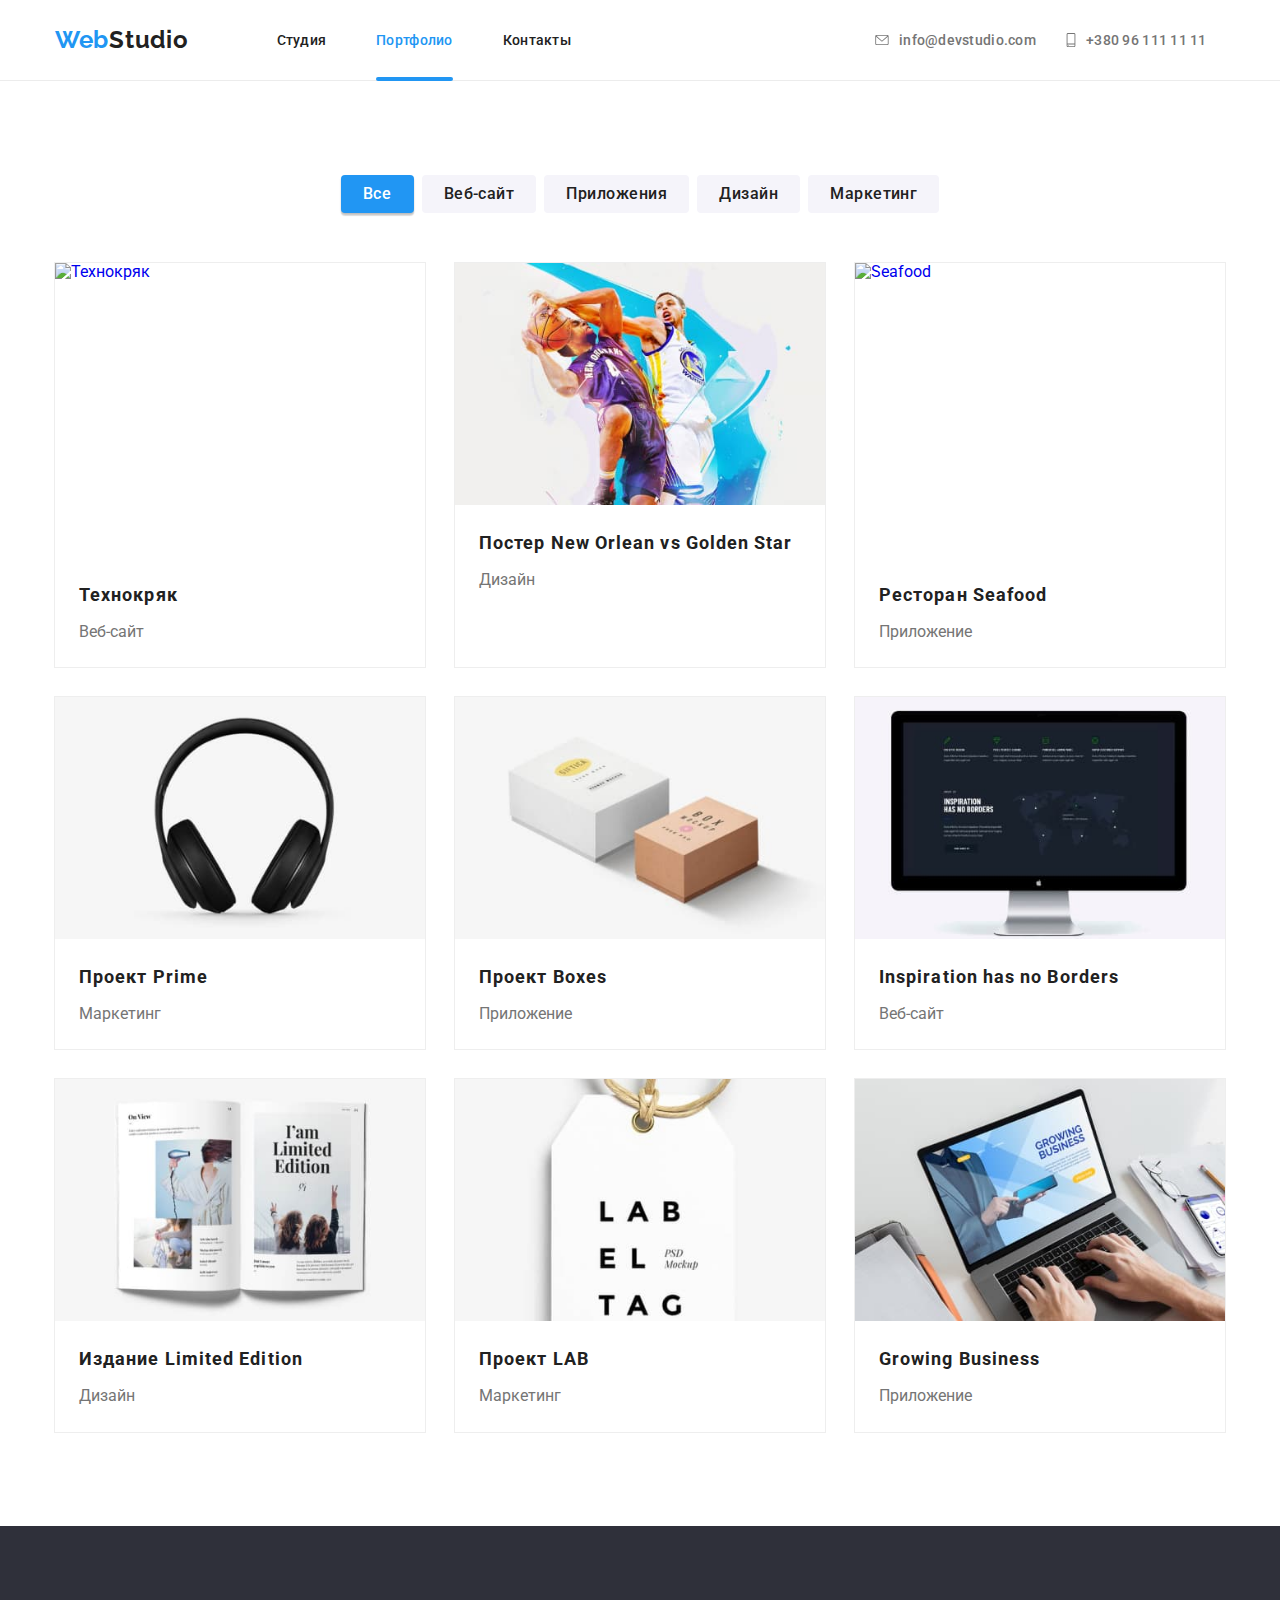
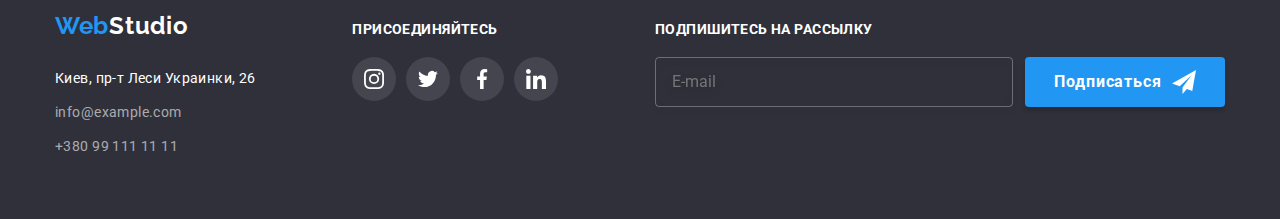
==== commit a6944278: "final changes" ====
--- a/portfolio.html
+++ b/portfolio.html
@@ -135,13 +135,13 @@
                         <a href="#" class="links">
                             <div class="portfolio-effect">
                                 <picture>
-                                    <source srcset="./images/kryakmob1.jpg 1x, ./images/kryak2xtel.jpg 2x"
+                                    <source srcset="./images/kryak1xmob.jpg 1x, ./images/kryak2xmob.jpg 2x"
                                         media="(min-width: 480px)">
-                                    <source srcset="./images/kryaktabl1.jpg 1x, ./images/kryak2xtab.jpg 2x"
+                                    <source srcset="./images/kryak1xtab.jpg 1x, ./images/kryak2xtab.jpg 2x"
                                         media="(min-width: 768px)">
-                                    <source srcset="./images/kryakdesk1.jpg 1x, ./images/kryak2xdesk.jpg 2x"
-                                     media="(min-width: 1200px)">
-                                    <img class="link-group-img" src="./images/kryakdesk1.jpg" alt="Технокряк" width="370"
+                                    <source srcset="./images/kryak1xdesk.jpg 1x, ./images/kryak2xdesk.jpg 2x"
+                                     media="(min-width: 1200px)">
+                                    <img class="link-group-img" src="./images/kryak1xdesk.jpg" alt="Технокряк" width="370"
                                         height="294">
                                 </picture>
                                 <p class="description-technoryak"> Технокряк это современная площадка распространения
@@ -158,13 +158,13 @@
                         <a href="#" class="links">
                             <div class="portfolio-effect">
                                 <picture>
-                                    <source srcset="./images/orleanmob1.jpg 1x, ./images/orlean2xtel.jpg 2x"
+                                    <source srcset="./images/orlean1xmob.jpg 1x, ./images/orlean2xmob.jpg 2x"
                                         media="(min-width: 480px)">
-                                    <source srcset="./images/orleantab1.jpg 1x, ./images/orlean2xtab.jpg 2x"
+                                    <source srcset="./images/orlean1xtab.jpg 1x, ./images/orlean2xtab.jpg 2x"
                                         media="(min-width: 768px)">
-                                    <source srcset="./images/orleandesk1.jpg 1x, ./images/orlean2xdesk.jpg 2x"
-                                     media="(min-width: 1200px)">
-                                    <img class="link-group-img" src="./images/orleandesk1.jpg" alt="neworlen" width="370"
+                                    <source srcset="./images/orlean1xdesk.jpg 1x, ./images/orlean2xdesk.jpg 2x"
+                                     media="(min-width: 1200px)">
+                                    <img class="link-group-img" src="./images/orlean1xdesk.jpg" alt="neworlen" width="370"
                                         height="294">
                                 </picture>
                                 <p class="description-technoryak"> Технокряк это современная площадка распространения
@@ -182,13 +182,13 @@
                         <a href="#" class="links">
                             <div class="portfolio-effect">
                                 <picture>
-                                    <source srcset="./images/foodmob1.jpg 1x, ./images/food2xtel.jpg 2x"
-                                     media="(min-width: 480px)">
-                                    <source srcset="./images/foodtab1.jpg 1x, ./images/food2xtab.jpg 2x"
-                                     media="(min-width: 768px)">
-                                    <source srcset="./images/fooddesk1.jpg 1x, ./images/food2xdesk.jpg 2x"
-                                     media="(min-width: 1200px)">
-                                    <img class="link-group-img" src="./images/fooddesk1.jpg" alt="Seafood" width="370"
+                                    <source srcset="./images/food1xnob.jpg 1x, ./images/food2xmob.jpg 2x"
+                                     media="(min-width: 480px)">
+                                    <source srcset="./images/food1xtab.jpg 1x, ./images/food2xtab.jpg 2x"
+                                     media="(min-width: 768px)">
+                                    <source srcset="./images/food1xdesk.jpg 1x, ./images/food2xdesk.jpg 2x"
+                                     media="(min-width: 1200px)">
+                                    <img class="link-group-img" src="./images/food1xdesk.jpg" alt="Seafood" width="370"
                                         height="294">
                                 </picture>
                                 <p class="description-technoryak"> Технокряк это современная площадка распространения
@@ -205,13 +205,13 @@
                         <a href="#" class="links">
                             <div class="portfolio-effect">
                                 <picture>
-                                    <source srcset="./images/primemob1.jpg 1x, ./images/prime2xtel.jpg 2x"
-                                     media="(min-width: 480px)">
-                                    <source srcset="./images/primetab1.jpg 1x, ./images/prime2xtab.jpg 2x"
-                                     media="(min-width: 768px)">
-                                    <source srcset="./images/primedesk1.jpg 1x, ./images/prime2xdesk.jpg 2x"
-                                     media="(min-width: 1200px)">
-                                    <img class="link-group-img" src="./images/primedesk1.jpg" alt="Prime" width="370"
+                                    <source srcset="./images/prime1xmob.jpg 1x, ./images/prime2xmob.jpg 2x"
+                                     media="(min-width: 480px)">
+                                    <source srcset="./images/prime1xtab.jpg 1x, ./images/prime2xtab.jpg 2x"
+                                     media="(min-width: 768px)">
+                                    <source srcset="./images/prime1xdesk.jpg 1x, ./images/prime2xdesk.jpg 2x"
+                                     media="(min-width: 1200px)">
+                                    <img class="link-group-img" src="./images/prime1xdesk.jpg" alt="Prime" width="370"
                                         height="294">
                                 </picture>
                                 <p class="description-technoryak"> Технокряк это современная площадка распространения
@@ -228,13 +228,13 @@
                         <a href="#" class="links">
                             <div class="portfolio-effect">
                                 <picture>
-                                    <source srcset="./images/boxmob1.jpg 1x, ./images/box2xtel.jpg 2x"
-                                     media="(min-width: 480px)">
-                                    <source srcset="./images/boxtab1.jpg 1x, ./images/box2xtab.jpg 2x"
-                                     media="(min-width: 768px)">
-                                    <source srcset="./images/boxdesk1.jpg 1x, ./images/box2xdesk.jpg 2x"
-                                     media="(min-width: 1200px)">
-                                    <img class="link-group-img" src="./images/boxdesk1.jpg" alt="boxes" width="370"
+                                    <source srcset="./images/box1xmob.jpg 1x, ./images/box2mob.jpg 2x"
+                                     media="(min-width: 480px)">
+                                    <source srcset="./images/box1xtab.jpg 1x, ./images/box2xtab.jpg 2x"
+                                     media="(min-width: 768px)">
+                                    <source srcset="./images/box1xdesk.jpg 1x, ./images/box2xdesk.jpg 2x"
+                                     media="(min-width: 1200px)">
+                                    <img class="link-group-img" src="./images/box1xdesk.jpg" alt="boxes" width="370"
                                         height="294">
                                 </picture>
                                 <p class="description-technoryak"> Технокряк это современная площадка распространения
@@ -251,13 +251,13 @@
                         <a href="#" class="links">
                             <div class="portfolio-effect">
                                 <picture>
-                                    <source srcset="./images/inspimob1.jpg 1x, ./images/komp2xtel.jpg 2x" 
+                                    <source srcset="./images/insp1xmob.jpg 1x, ./images/insp2xmob.jpg 2x" 
                                         media="(min-width: 480px)">
-                                    <source srcset="./images/inspitab1.jpg 1x, ./images/komp2xtab.jpg 2x" 
+                                    <source srcset="./images/insp1xtab.jpg 1x, ./images/insp2xtab.jpg 2x" 
                                         media="(min-width: 768px)">
-                                    <source srcset="./images/inspidesk1.jpg 1x, ./images/komp2xdesk.jpg 2x"
+                                    <source srcset="./images/insp1xdesk.jpg 1x, ./images/insp2xdesk.jpg 2x"
                                          media="(min-width: 1200px)">
-                                    <img class="link-group-img" src="./images/inspidesk1.jpg" alt="Inspiration" width="370"
+                                    <img class="link-group-img" src="./images/insp1xdesk.jpg" alt="Inspiration" width="370"
                                         height="294">
                                 </picture>
                                 <p class="description-technoryak"> Технокряк это современная площадка распространения
@@ -274,13 +274,13 @@
                         <a href="#" class="links">
                             <div class="portfolio-effect">
                                 <picture>
-                                    <source srcset="./images/limitmob1.jpg 1x, ./images/limit2xtel.jpg 2x"
-                                     media="(min-width: 480px)">
-                                    <source srcset="./images/limittab1.jpg 1x, ./images/limit2xtab.jpg 2x"
-                                     media="(min-width: 768px)">
-                                    <source srcset="./images/limitdesk1.jpg 1x, ./images/limit2xdesk.jpg 2x"
-                                     media="(min-width: 1200px)">
-                                    <img class="link-group-img" src="./images/limitdesk1.jpg" alt="Limited" width="370"
+                                    <source srcset="./images/limit1xmob.jpg 1x, ./images/limit2xmob.jpg 2x"
+                                     media="(min-width: 480px)">
+                                    <source srcset="./images/limit1xtab.jpg 1x, ./images/limit2xtab.jpg 2x"
+                                     media="(min-width: 768px)">
+                                    <source srcset="./images/limit1xdesk.jpg 1x, ./images/limit2xdesk.jpg 2x"
+                                     media="(min-width: 1200px)">
+                                    <img class="link-group-img" src="./images/limit1xdesk.jpg" alt="Limited" width="370"
                                         height="294">
                                 </picture>
                                 <p class="description-technoryak"> Технокряк это современная площадка распространения
@@ -297,13 +297,13 @@
                         <a href="#" class="links">
                             <div class="portfolio-effect">
                                 <picture>
-                                    <source srcset="./images/labmob1.jpg 1x, ./images/lab2xtel.jpg 2x"
-                                     media="(min-width: 480px)">
-                                    <source srcset="./images/labtab1.jpg 1x, ./images/lab2xtab.jpg 2x"
-                                     media="(min-width: 768px)">
-                                    <source srcset="./images/labdesk1.jpg 1x, ./images/lab2xdesk.jpg 2x"
-                                     media="(min-width: 1200px)">
-                                    <img class="link-group-img" src="./images/labdesk1.jpg" alt="lab" width="370"
+                                    <source srcset="./images/lab1xmob.jpg 1x, ./images/lab2xmob.jpg 2x"
+                                     media="(min-width: 480px)">
+                                    <source srcset="./images/lab1xtab.jpg 1x, ./images/lab2xtab.jpg 2x"
+                                     media="(min-width: 768px)">
+                                    <source srcset="./images/lab1xdesk.jpg 1x, ./images/lab2xdesk.jpg 2x"
+                                     media="(min-width: 1200px)">
+                                    <img class="link-group-img" src="./images/lab1xdesk.jpg" alt="lab" width="370"
                                         height="294">
                                 </picture>
                                 <p class="description-technoryak"> Технокряк это современная площадка распространения
@@ -321,13 +321,13 @@
                         <a href="#" class="links">
                             <div class="portfolio-effect">
                                 <picture>
-                                    <source srcset="./images/growmob1.jpg 1x, ./images/grow2xtel.jpg 2x"
-                                     media="(min-width: 480px)">
-                                    <source srcset="./images/growtab1.jpg 1x, ./images/grow2xtab.jpg 2x"
-                                     media="(min-width: 768px)">
-                                    <source srcset="./images/growdesk1.jpg 1x, ./images/grow2xdesk.jpg 2x"
-                                     media="(min-width: 1200px)">
-                                    <img class="link-group-img" src="./images/growdesk1.jpg" alt="Growing" width="370"
+                                    <source srcset="./images/grow1xmob.jpg 1x, ./images/grow2xmob.jpg 2x"
+                                     media="(min-width: 480px)">
+                                    <source srcset="./images/grow1xtab.jpg 1x, ./images/grow2xtab.jpg 2x"
+                                     media="(min-width: 768px)">
+                                    <source srcset="./images/grow1xdesk.jpg 1x, ./images/grow2xdesk.jpg 2x"
+                                     media="(min-width: 1200px)">
+                                    <img class="link-group-img" src="./images/grow1xdesk.jpg" alt="Growing" width="370"
                                         height="294">
                                 </picture>
                                 <p class="description-technoryak"> Технокряк это современная площадка распространения
--- a/css/main.min.css
+++ b/css/main.min.css
@@ -1,2 +1,2 @@
-*,::before,::after{-webkit-box-sizing:border-box;box-sizing:border-box}body{font-family:"Roboto",sans-serif;margin:0}a{text-decoration:none;cursor:pointer;font-style:normal}ul{margin:0;padding:0;list-style:none}p,h1,h2,h3,h4,h5,h6{margin:0;padding:0}img{display:block;max-width:100%;height:auto}.visually-hidden{position:absolute !important;clip:rect(1px 1px 1px 1px);clip:rect(1px, 1px, 1px, 1px);padding:0 !important;border:0 !important;height:1px !important;width:1px !important;overflow:hidden}.container{width:100%;padding:0 15px}.page-header .container{display:-webkit-box;display:-ms-flexbox;display:flex}@media screen and (min-width: 480px){.container{width:480px;margin:0 auto}}@media screen and (min-width: 768px){.container{width:768px}}@media screen and (min-width: 1200px){.container{width:1200px}}@media screen and (min-width: 768px){.page-footer .container{display:-webkit-box;display:-ms-flexbox;display:flex;-ms-flex-wrap:wrap;flex-wrap:wrap;-ms-flex-pack:distribute;justify-content:space-around;-webkit-box-align:baseline;-ms-flex-align:baseline;align-items:baseline}}@media screen and (min-width: 1200px){.page-footer .container{-webkit-box-pack:justify;-ms-flex-pack:justify;justify-content:space-between}}@media screen and (max-width: 1199px){.page-footer .container{text-align:center}}.section-padding{padding-bottom:60px;padding-top:60px;width:100%;margin:0 auto}@media screen and (min-width: 1200px){.section-padding{padding-bottom:94px;padding-top:94px}}.title{color:#212121;font-weight:700;font-size:28px;line-height:1.178;letter-spacing:0.03em;text-align:center;margin-bottom:30px}@media screen and (min-width: 1200px){.title{font-size:36px;line-height:1.167;margin-bottom:50px}}.page-header{background-color:#fff}.navigation{display:none}@media screen and (min-width: 768px){.navigation{display:-webkit-box;display:-ms-flexbox;display:flex;-webkit-box-align:center;-ms-flex-align:center;align-items:center}}.menu-mobile{padding:10px 0;margin:0;border:none;color:#212121;background-color:transparent;margin-left:auto;position:relative}.menu-mobile:hover .menu-mobile__icon,.menu-mobile:focus .menu-mobile__icon{fill:#2196f3}@media screen and (min-width: 768px){.menu-mobile{display:none}}.close-menu-btn{position:fixed;right:8px;top:8px;background-color:transparent;border:none;color:#212121;padding:0}.close-menu-btn:hover,.close-menu-btn:focus{color:#2196f3}.icon-close-btn{fill:currentColor;width:40px;height:40px}.menu-mobile__icon{fill:currentColor}@media screen and (max-width: 768px){.header-menu-container{position:fixed;top:0;right:0;background-color:#fff;height:100vh;width:100%;padding:48px 40px;z-index:21;overflow:auto;-webkit-transform:translateY(-100%);transform:translateY(-100%);-webkit-transition:-webkit-transform 700ms cubic-bezier(0.4, 0, 0.2, 1);transition:-webkit-transform 700ms cubic-bezier(0.4, 0, 0.2, 1);transition:transform 700ms cubic-bezier(0.4, 0, 0.2, 1);transition:transform 700ms cubic-bezier(0.4, 0, 0.2, 1), -webkit-transform 700ms cubic-bezier(0.4, 0, 0.2, 1);display:-webkit-box;display:-ms-flexbox;display:flex;-webkit-box-orient:vertical;-webkit-box-direction:normal;-ms-flex-direction:column;flex-direction:column;-webkit-box-pack:justify;-ms-flex-pack:justify;justify-content:space-between}.header-menu-container.is-open{-webkit-transform:translateY(0);transform:translateY(0)}}@media screen and (min-width: 768px){.header-menu-container{display:none}}.navigation__link{color:#212121;-webkit-transition:color 250ms cubic-bezier(0.4, 0, 0.2, 1);transition:color 250ms cubic-bezier(0.4, 0, 0.2, 1);font-weight:500;font-size:25px;line-height:1.175;display:block;letter-spacing:0.02em}.navigation__link:focus,.navigation__link:hover{color:#2196f3}@media screen and (min-width: 480px){.navigation__link{font-size:40px}}@media screen and (min-width: 768px){.navigation__link{position:relative;font-size:14px;line-height:1.142;padding:32px 0}}.navigation__list{margin-bottom:40px}@media screen and (min-width: 768px){.navigation__list{margin-bottom:0;display:-webkit-box;display:-ms-flexbox;display:flex}}@media screen and (min-width: 1200px){.navigation__list{margin-right:304px}}@media screen and (max-width: 767px){.navigation__item:not(:last-child){margin-bottom:32px}}@media screen and (min-width: 768px){.navigation__item:not(:last-child){margin-right:50px}}.navigation__link--accent{color:#2196f3}@media screen and (min-width: 768px){.navigation__link--accent::after{content:"";display:block;position:absolute;bottom:-1px;left:0;width:100%;height:4px;background-color:#2196f3;border-radius:2px;-webkit-transform:scaleX(1);transform:scaleX(1);-webkit-transition:-webkit-transform 250ms cubic-bezier(0.4, 0, 0.2, 1);transition:-webkit-transform 250ms cubic-bezier(0.4, 0, 0.2, 1);transition:transform 250ms cubic-bezier(0.4, 0, 0.2, 1);transition:transform 250ms cubic-bezier(0.4, 0, 0.2, 1), -webkit-transform 250ms cubic-bezier(0.4, 0, 0.2, 1)}}.social-list__menu{display:-webkit-box;display:-ms-flexbox;display:flex;-webkit-box-align:center;-ms-flex-align:center;align-items:center;-ms-flex-wrap:wrap;flex-wrap:wrap}@media screen and (min-width: 768px){.social-list__menu{display:none}}.social-list__item{display:-webkit-box;display:-ms-flexbox;display:flex;-webkit-box-pack:center;-ms-flex-pack:center;justify-content:center;-webkit-box-align:center;-ms-flex-align:center;align-items:center}.social-list__links{font-weight:500;font-size:10px;line-height:1.122;letter-spacing:0.02em;color:#2196f3}@media screen and (min-width: 480px){.social-list__links{font-size:18px}}.social-list__line{background-color:rgba(33,33,33,0.2);width:22px;height:1px;-webkit-transform:rotate(90deg);transform:rotate(90deg)}.contact__link{color:#757575;font-weight:500;font-size:18px;line-height:1;display:block;letter-spacing:0.02em}.contact__link:hover,.contact__link:focus{color:#2196f3}@media screen and (min-width: 480px){.contact__link{font-size:24px;line-height:1.176}}@media screen and (min-width: 768px){.contact__link{font-size:12px;line-height:1.167;display:-webkit-box;display:-ms-flexbox;display:flex;-webkit-box-align:center;-ms-flex-align:center;align-items:center}}@media screen and (min-width: 1200px){.contact__link{font-size:14px;line-height:1.142;padding:32px 0}}@media screen and (max-width: 767px){.contact__item:last-child{margin-bottom:32px}}@media screen and (min-width: 768px) and (max-width: 1199px){.contact__item:not(:last-child){margin-bottom:10px}}@media screen and (min-width: 1200px){.contact__item:not(:last-child){margin-right:30px}}.contact{display:-webkit-box;display:-ms-flexbox;display:flex}@media screen and (max-width: 767px){.contact{-webkit-box-orient:vertical;-webkit-box-direction:reverse;-ms-flex-direction:column-reverse;flex-direction:column-reverse;margin-bottom:20px}}@media screen and (min-width: 768px) and (max-width: 1199px){.contact{margin-left:84px;-webkit-box-orient:vertical;-webkit-box-direction:normal;-ms-flex-direction:column;flex-direction:column}}@media screen and (min-width: 1200px){.contact{-webkit-box-orient:horizontal;-webkit-box-direction:normal;-ms-flex-direction:row;flex-direction:row}}.contact__icon{display:none}@media screen and (min-width: 768px){.contact__icon{margin-right:10px;fill:currentColor;display:block}}@media screen and (max-width: 767px){.contact__link--accent{color:#2196f3}}@media screen and (min-width: 480px) and (max-width: 767px){.contact__link--accent{color:#2196f3;font-size:34px}}.logo{font-family:"Raleway",sans-serif;color:#2196f3;font-weight:700;letter-spacing:0.03em;font-size:24px;line-height:1.1667;padding:16px 0}@media screen and (min-width: 768px){.logo{margin-right:88px;padding:26px 0}}.logo__themelabel{color:#212121}.logo--footer{margin-right:0;display:inline-block}.web-button{background-color:#2196f3;-webkit-box-shadow:0px 4px 4px rgba(0,0,0,0.15);box-shadow:0px 4px 4px rgba(0,0,0,0.15);border-radius:4px;border-color:transparent;text-align:center;min-width:200px;height:50px;color:#fff;font-weight:700;font-size:16px;line-height:1.875;letter-spacing:0.06em;padding:10px;cursor:pointer;font-family:inherit}.footer-form .web-button{display:-webkit-box;display:-ms-flexbox;display:flex;-webkit-box-pack:center;-ms-flex-pack:center;justify-content:center;-webkit-box-align:center;-ms-flex-align:center;align-items:center;margin:0 auto}.web-button:hover,.web-button:focus{background-color:#188ce8}.modal__close{position:absolute;top:8px;right:8px;display:-webkit-box;display:-ms-flexbox;display:flex;-webkit-box-pack:center;-ms-flex-pack:center;justify-content:center;-webkit-box-align:center;-ms-flex-align:center;align-items:center;background-color:transparent;border:1px solid rgba(0,0,0,0.1);width:30px;height:30px;color:#212121;border-radius:50%;cursor:pointer}.modal-close-icon{height:100%;width:100%;fill:currentColor;-webkit-transition:fill 250ms cubic-bezier(0.4, 0, 0.2, 1);transition:fill 250ms cubic-bezier(0.4, 0, 0.2, 1)}.modal__close:hover .modal-close-icon,.modal__close:focus .modal-close-icon{fill:#2196f3}.icon-list{display:-webkit-box;display:-ms-flexbox;display:flex;-webkit-box-align:center;-ms-flex-align:center;align-items:center;-webkit-box-pack:center;-ms-flex-pack:center;justify-content:center}.icon-list__link{width:100%;height:100%;fill:#fff;display:-webkit-box;display:-ms-flexbox;display:flex;-webkit-box-pack:center;-ms-flex-pack:center;justify-content:center;background-color:rgba(255,255,255,0.1);border-radius:50%;-webkit-box-align:center;-ms-flex-align:center;align-items:center;-webkit-transition:background-color 250ms cubic-bezier(0.4, 0, 0.2, 1),color 250ms cubic-bezier(0.4, 0, 0.2, 1);transition:background-color 250ms cubic-bezier(0.4, 0, 0.2, 1),color 250ms cubic-bezier(0.4, 0, 0.2, 1)}.icon-list__link:hover,.icon-list__link:focus{background-color:#2196f3;color:#fff}.icon-list__item{width:44px;height:44px}.icon-list__item:not(:last-child){margin-right:10px}.icon-list__icon,.advantages-icons{width:20px;height:20px}.team-icons-color{fill:currentColor}.icon-list__link--background{color:#afb1b8}.icon-list__link--background:hover,.icon-list__link--background:focus{color:#fff}.backdrop{position:fixed;width:100%;height:100%;top:0;left:0;overflow-y:scroll;background-color:rgba(0,0,0,0.2);z-index:99;opacity:1;-webkit-transition:opacity 250ms cubic-bezier(0.4, 0, 0.2, 1);transition:opacity 250ms cubic-bezier(0.4, 0, 0.2, 1)}.backdrop.is-hidden{opacity:0;pointer-events:none;visibility:none}.modal{position:absolute;top:50%;left:50%;-webkit-transform:translate(-50%, -50%) scale(1);transform:translate(-50%, -50%) scale(1);-webkit-transition:opacity 250ms cubic-bezier(0.4, 0, 0.2, 1),-webkit-transform 250ms cubic-bezier(0.4, 0, 0.2, 1);transition:opacity 250ms cubic-bezier(0.4, 0, 0.2, 1),-webkit-transform 250ms cubic-bezier(0.4, 0, 0.2, 1);transition:transform 250ms cubic-bezier(0.4, 0, 0.2, 1),opacity 250ms cubic-bezier(0.4, 0, 0.2, 1);transition:transform 250ms cubic-bezier(0.4, 0, 0.2, 1),opacity 250ms cubic-bezier(0.4, 0, 0.2, 1),-webkit-transform 250ms cubic-bezier(0.4, 0, 0.2, 1);background-color:#fff;-webkit-box-shadow:0px 1px 3px rgba(0,0,0,0.12),0px 1px 1px rgba(0,0,0,0.14),0px 2px 1px rgba(0,0,0,0.2);box-shadow:0px 1px 3px rgba(0,0,0,0.12),0px 1px 1px rgba(0,0,0,0.14),0px 2px 1px rgba(0,0,0,0.2);border-radius:4px;opacity:1;height:95%;max-height:609px;width:95%}@media screen and (max-width: 1199px){.modal{max-width:450px;overflow:scroll}}@media screen and (min-width: 1200px){.modal{max-width:530px}}.backdrop.is-hidden .modal{-webkit-transform:translate(-50%, -50%) scale(0.5);transform:translate(-50%, -50%) scale(0.5);opacity:0}.modal__form{width:100%;padding:40px}.wrapper{display:-webkit-box;display:-ms-flexbox;display:flex;-webkit-box-orient:vertical;-webkit-box-direction:normal;-ms-flex-direction:column;flex-direction:column;-webkit-box-align:start;-ms-flex-align:start;align-items:flex-start;margin-bottom:10px;position:relative}.wrapper label{font-weight:400;font-size:12px;line-height:1.167;letter-spacing:0.01em;margin-bottom:4px;color:#757575}.modal__title{font-weight:700;font-size:20px;line-height:1.155;text-align:center;letter-spacing:0.03em;color:#212121;margin-bottom:10px}@media screen and (min-width: 1200px){.modal__title{line-height:1.15}}.modal__input{width:100%;height:40px;border:1px solid rgba(33,33,33,0.2);border-radius:4px;padding:14px 42px;cursor:pointer;-webkit-transition:border 250ms cubic-bezier(0.4, 0, 0.2, 1);transition:border 250ms cubic-bezier(0.4, 0, 0.2, 1)}.modal__input:focus{outline:none;border:1px solid #2196f3}.wrapper--biggest{margin-bottom:20px}.wrapper--accept{display:-webkit-box;display:-ms-flexbox;display:flex;-webkit-box-align:center;-ms-flex-align:center;align-items:center;margin-bottom:30px}.modal__label{font-weight:400;font-size:12px;line-height:1.167;letter-spacing:0.03em;color:#757575;margin:0 auto}@media screen and (min-width: 480px){.modal__label{display:-webkit-box;display:-ms-flexbox;display:flex;-webkit-box-align:center;-ms-flex-align:center;align-items:center;-webkit-box-pack:center;-ms-flex-pack:center;justify-content:center}}@media screen and (min-width: 1200px){.modal__label{font-size:14px;line-height:1.714}}.modal__link--accept{color:#2196f3;text-decoration:underline;margin-left:2px}.modal__figure{display:inline-block;width:16px;height:16px;border:2px solid #212121;border-radius:2px;background-color:transparent;margin-right:7px;outline:none;-webkit-transition:background-color 250ms cubic-bezier(0.4, 0, 0.2, 1),border 250ms cubic-bezier(0.4, 0, 0.2, 1);transition:background-color 250ms cubic-bezier(0.4, 0, 0.2, 1),border 250ms cubic-bezier(0.4, 0, 0.2, 1)}.modal__figure:hover,.modal__figure:focus{cursor:pointer;border:2px solid #2196f3}.modal__accept--input:checked+.modal__figure{background-color:#2196f3;background-image:url("/img/Vector.svg");background-repeat:no-repeat;background-position:center;background-size:contain;background-origin:border-box;border-color:transparent}.modal__accept--input{-webkit-appearance:none;-moz-appearance:none;appearance:none;position:absolute;margin-right:8px}.modal__icon{width:18px;height:18px;position:absolute;bottom:11px;left:12px;fill:#212121;-webkit-transition:fill 250ms cubic-bezier(0.4, 0, 0.2, 1);transition:fill 250ms cubic-bezier(0.4, 0, 0.2, 1)}.modal__input:focus+.modal__icon{fill:#2196f3}.modal__textarea{width:100%;height:120px;border:1px solid rgba(33,33,33,0.2);border-radius:4px;resize:none;padding:12px 16px;-webkit-transition:border 250ms cubic-bezier(0.4, 0, 0.2, 1);transition:border 250ms cubic-bezier(0.4, 0, 0.2, 1)}.modal__textarea:focus{outline:none;border:1px solid #2196f3}.modal__textarea::-webkit-input-placeholder{font-family:inherit;font-weight:400;font-size:12px;line-height:1.167;letter-spacing:0.01em;color:rgba(117,117,117,0.5)}.modal__textarea:-ms-input-placeholder{font-family:inherit;font-weight:400;font-size:12px;line-height:1.167;letter-spacing:0.01em;color:rgba(117,117,117,0.5)}.modal__textarea::-ms-input-placeholder{font-family:inherit;font-weight:400;font-size:12px;line-height:1.167;letter-spacing:0.01em;color:rgba(117,117,117,0.5)}.modal__textarea::placeholder{font-family:inherit;font-weight:400;font-size:12px;line-height:1.167;letter-spacing:0.01em;color:rgba(117,117,117,0.5)}.page-hero{background-color:#2f303a;text-align:center;padding-top:118px;padding-bottom:118px;max-width:1600px;margin:0 auto;background-image:-webkit-gradient(linear, left top, right top, from(rgba(47,48,58,0.4)), to(rgba(47,48,58,0.4))),url("./../img/heromob1.jpg");background-image:linear-gradient(to right, rgba(47,48,58,0.4), rgba(47,48,58,0.4)),url("./../img/heromob1.jpg");background-repeat:no-repeat;background-size:cover}@media screen and (min-device-pixel-ratio: 2), screen and (-webkit-min-device-pixel-ratio: 2), screen and (min-resolution: 192dpi), screen and (min-resolution: 2dppx){.page-hero{background-image:-webkit-gradient(linear, left top, right top, from(rgba(47,48,58,0.4)), to(rgba(47,48,58,0.4))),url("./../img/heromob2.jpg");background-image:linear-gradient(to right, rgba(47,48,58,0.4), rgba(47,48,58,0.4)),url("./../img/heromob2.jpg")}}@media screen and (min-width: 768px){.page-hero{background-image:-webkit-gradient(linear, left top, right top, from(rgba(47,48,58,0.4)), to(rgba(47,48,58,0.4))),url("./../img/herotab1.jpg");background-image:linear-gradient(to right, rgba(47,48,58,0.4), rgba(47,48,58,0.4)),url("./../img/herotab1.jpg")}}@media screen and (min-width: 768px) and (min-device-pixel-ratio: 2), screen and (min-width: 768px) and (-webkit-min-device-pixel-ratio: 2), screen and (min-width: 768px) and (min-resolution: 192dpi), screen and (min-width: 768px) and (min-resolution: 2dppx){.page-hero{background-image:-webkit-gradient(linear, left top, right top, from(rgba(47,48,58,0.4)), to(rgba(47,48,58,0.4))),url("./../img/herotab2.jpg");background-image:linear-gradient(to right, rgba(47,48,58,0.4), rgba(47,48,58,0.4)),url("./../img/herotab2.jpg")}}@media screen and (min-width: 1200px){.page-hero{padding-top:200px;padding-bottom:200px;background-image:-webkit-gradient(linear, left top, right top, from(rgba(47,48,58,0.4)), to(rgba(47,48,58,0.4))),url("./../img/herodesk1.jpg");background-image:linear-gradient(to right, rgba(47,48,58,0.4), rgba(47,48,58,0.4)),url("./../img/herodesk1.jpg")}}@media screen and (min-width: 1200px) and (min-device-pixel-ratio: 2), screen and (min-width: 1200px) and (-webkit-min-device-pixel-ratio: 2), screen and (min-width: 1200px) and (min-resolution: 192dpi), screen and (min-width: 1200px) and (min-resolution: 2dppx){.page-hero{background-image:-webkit-gradient(linear, left top, right top, from(rgba(47,48,58,0.4)), to(rgba(47,48,58,0.4))),url("./../img/herodesk2.jpg");background-image:linear-gradient(to right, rgba(47,48,58,0.4), rgba(47,48,58,0.4)),url("./../img/herodesk2.jpg")}}.hero__title{color:#fff;font-weight:900;font-size:26px;line-height:1.615;letter-spacing:0.06em;text-transform:uppercase;text-align:center;margin:0 auto;max-width:360px;margin-bottom:30px}@media screen and (min-width: 1200px){.hero__title{font-size:44px;line-height:1.364;max-width:700px}}@media screen and (min-width: 768px){.feature__list{display:-webkit-box;display:-ms-flexbox;display:flex;-ms-flex-wrap:wrap;flex-wrap:wrap;margin:-15px}}.feature__item{max-width:480px}.feature__item:not(:last-child){margin-bottom:30px}@media screen and (min-width: 768px){.feature__item{width:calc((100% - 2 * 30px) / 2);margin:15px}}@media screen and (min-width: 1200px){.feature__item{width:calc((100% - 4 * 30px) / 4);margin:15px}}.feature__subtitle{font-weight:700;font-size:14px;line-height:1.142;text-transform:uppercase;margin-bottom:10px}@media screen and (max-width: 767px){.feature__subtitle{text-align:center}}.feature__text{color:#757575;font-size:14px;line-height:1.714;font-weight:400;letter-spacing:0.03em}.feature__icon--container{background-color:#f5f4fa;display:-webkit-box;display:-ms-flexbox;display:flex;-webkit-box-pack:center;-ms-flex-pack:center;justify-content:center;-webkit-box-align:center;-ms-flex-align:center;align-items:center;width:100%;height:120px;margin-bottom:30px}.feature__icon{height:70px;width:70px}.job{padding-bottom:94px}@media screen and (max-width: 1199px){.job{display:none}}.job__item{margin:15px;position:relative;width:calc((100% - 3 * 30px) / 3)}.job__list{display:-webkit-box;display:-ms-flexbox;display:flex;margin:-15px}.job__images{max-width:100%}.job__text{font-weight:700;font-size:14px;line-height:1.143;letter-spacing:0.03em;text-transform:uppercase;margin:0;color:#fff}.job__text--position{position:absolute;bottom:0;left:0;background-color:rgba(47,48,58,0.8);width:100%;height:70px;display:-webkit-box;display:-ms-flexbox;display:flex;-webkit-box-align:center;-ms-flex-align:center;align-items:center;-webkit-box-pack:center;-ms-flex-pack:center;justify-content:center}.job{padding-bottom:94px}@media screen and (max-width: 1199px){.job{display:none}}.job__item{margin:15px;position:relative;width:calc((100% - 3 * 30px) / 3)}.job__list{display:-webkit-box;display:-ms-flexbox;display:flex;margin:-15px}.job__images{max-width:100%}.job__text{font-weight:700;font-size:14px;line-height:1.143;letter-spacing:0.03em;text-transform:uppercase;margin:0;color:#fff}.job__text--position{position:absolute;bottom:0;left:0;background-color:rgba(47,48,58,0.8);width:100%;height:70px;display:-webkit-box;display:-ms-flexbox;display:flex;-webkit-box-align:center;-ms-flex-align:center;align-items:center;-webkit-box-pack:center;-ms-flex-pack:center;justify-content:center}.team{background-color:#f5f4fa}.team__name{color:#212121;font-weight:500;font-size:16px;line-height:1.187;letter-spacing:0.03em;text-align:center;margin-bottom:10px}@media screen and (min-width: 768px){.team__list{margin:-15px;display:-webkit-box;display:-ms-flexbox;display:flex;-ms-flex-wrap:wrap;flex-wrap:wrap}}.team__item{background-color:#fff;-webkit-box-shadow:0px 1px 3px rgba(0,0,0,0.12),0px 1px 1px rgba(0,0,0,0.14),0px 2px 1px rgba(0,0,0,0.2);box-shadow:0px 1px 3px rgba(0,0,0,0.12),0px 1px 1px rgba(0,0,0,0.14),0px 2px 1px rgba(0,0,0,0.2);border-radius:0px 0px 4px 4px}@media screen and (max-width: 767px){.team__item{max-width:480px}.team__item:not(:last-child){margin-bottom:30px}}@media screen and (min-width: 768px){.team__item{width:calc((100% - 2 * 30px) / 2);margin:15px}}@media screen and (min-width: 1200px){.team__item{width:calc((100% - 4 * 30px) / 4)}}.team__images{width:100%}.team__position{color:#757575;font-weight:400;font-size:16px;line-height:1.187;text-align:center;margin-bottom:16px}.team__wrapper--icon{padding:24px}.client__item{width:calc((100% - 2 * 30px) / 2);height:90px;margin:15px}@media screen and (min-width: 768px){.client__item{width:calc((100% - 3 * 30px) / 3)}}@media screen and (min-width: 1200px){.client__item{width:calc((100% - 6 * 30px) / 6)}}.client__list{text-align:center;display:-webkit-box;display:-ms-flexbox;display:flex;-ms-flex-wrap:wrap;flex-wrap:wrap;margin:-15px}.client__link{width:100%;height:100%;-webkit-box-align:center;-ms-flex-align:center;align-items:center;color:#afb1b8;display:-webkit-box;display:-ms-flexbox;display:flex;border:1px solid #afb1b8;border-radius:4px;-webkit-box-pack:center;-ms-flex-pack:center;justify-content:center;-webkit-transition:color 250ms cubic-bezier(0.4, 0, 0.2, 1),border 250ms cubic-bezier(0.4, 0, 0.2, 1);transition:color 250ms cubic-bezier(0.4, 0, 0.2, 1),border 250ms cubic-bezier(0.4, 0, 0.2, 1)}.client__link:hover,.client__link:focus{color:#2196f3;border:1px solid #2196f3}.client__logo{fill:currentColor}.page-footer{background-color:#2f303a;padding-bottom:60px;padding-top:60px}.adres__item:not(:last-child){margin-bottom:9px}.adres{font-size:14px;line-height:1.8;font-weight:400;letter-spacing:0.03em}@media screen and (max-width: 1199px){.container-adres,.footer-icons{margin-bottom:60px}}.adres__city{color:#fff}.adres__link{color:rgba(255,255,255,0.6)}.adres__link:focus,.adres__link:hover{color:#2196f3}.accent-footer{color:#fff}.footer-subtitle{font-weight:700;font-size:14px;line-height:1, 143;letter-spacing:0.03em;text-transform:uppercase;color:#fff;margin-bottom:20px}.icon-list{list-style:none}.footer-form__input{width:100%;height:50px;background-color:transparent;border:1px solid rgba(255,255,255,0.3);-webkit-filter:drop-shadow(0px 4px 4px rgba(0,0,0,0.15));filter:drop-shadow(0px 4px 4px rgba(0,0,0,0.15));border-radius:4px;padding:16px;color:#fff;-webkit-transition:border 250ms cubic-bezier(0.4, 0, 0.2, 1);transition:border 250ms cubic-bezier(0.4, 0, 0.2, 1);margin-bottom:20px}.footer-form__input:focus{outline:none;border:1px solid #2196f3}@media screen and (min-width: 480px){.footer-form__input{width:450px}}@media screen and (min-width: 1200px){.footer-form__input{width:358px;margin-bottom:0;margin-right:12px}}.footer-form__icon{width:100%;height:100%}@media screen and (min-width: 1200px){.footer-form__container{display:-webkit-box;display:-ms-flexbox;display:flex;-webkit-box-pack:center;-ms-flex-pack:center;justify-content:center;-webkit-box-align:center;-ms-flex-align:center;align-items:center}}.footer-form__label{width:24px;height:24px;margin-left:10px}.modal-buttons{color:#212121;background-color:#f5f4fa;font-weight:500;font-family:inherit;font-size:16px;line-height:1.625;letter-spacing:0.03em;border-radius:4px;min-width:73px;padding:6px 22px;text-align:center;border:0px transparent;cursor:pointer;height:38px;-webkit-transition:color 250ms cubic-bezier(0.4, 0, 0.2, 1),background-color 250ms cubic-bezier(0.4, 0, 0.2, 1),-webkit-box-shadow 250ms cubic-bezier(0.4, 0, 0.2, 1);transition:color 250ms cubic-bezier(0.4, 0, 0.2, 1),background-color 250ms cubic-bezier(0.4, 0, 0.2, 1),-webkit-box-shadow 250ms cubic-bezier(0.4, 0, 0.2, 1);transition:color 250ms cubic-bezier(0.4, 0, 0.2, 1),background-color 250ms cubic-bezier(0.4, 0, 0.2, 1),box-shadow 250ms cubic-bezier(0.4, 0, 0.2, 1);transition:color 250ms cubic-bezier(0.4, 0, 0.2, 1),background-color 250ms cubic-bezier(0.4, 0, 0.2, 1),box-shadow 250ms cubic-bezier(0.4, 0, 0.2, 1),-webkit-box-shadow 250ms cubic-bezier(0.4, 0, 0.2, 1)}.modal-buttons:hover,.modal-buttons:focus{color:#fff;background-color:#2196f3;-webkit-box-shadow:0px 3px 1px rgba(0,0,0,0.1),0px 1px 2px rgba(0,0,0,0.08),0px 2px 2px rgba(0,0,0,0.12);box-shadow:0px 3px 1px rgba(0,0,0,0.1),0px 1px 2px rgba(0,0,0,0.08),0px 2px 2px rgba(0,0,0,0.12)}.bits{display:-webkit-box;display:-ms-flexbox;display:flex;-ms-flex-wrap:wrap;flex-wrap:wrap;margin-bottom:40px}@media screen and (min-width: 768px){.bits{-webkit-box-pack:center;-ms-flex-pack:center;justify-content:center}}@media screen and (min-width: 1200px){.bits{margin-bottom:50px}}.list-buttons:not(:last-child){margin-right:8px}@media screen and (max-width: 767px){.list-buttons{margin-bottom:15px}}.active{background-color:#2196f3;color:#fff;-webkit-box-shadow:0px 3px 1px rgba(0,0,0,0.1),0px 1px 2px rgba(0,0,0,0.08),0px 2px 2px rgba(0,0,0,0.12);box-shadow:0px 3px 1px rgba(0,0,0,0.1),0px 1px 2px rgba(0,0,0,0.08),0px 2px 2px rgba(0,0,0,0.12)}.title-img{font-weight:700;font-size:18px;line-height:2;color:#212121;margin-bottom:4px;letter-spacing:0.06em}.text-img{font-weight:400;font-size:16px;line-height:1.9;color:#757575}.link-group-img{width:100%}.portfolio-selection{background-color:#fff;border-top:1px solid #ececec}.portfolio-picture{margin:0 auto}@media screen and (min-width: 768px){.portfolio-picture{display:-webkit-box;display:-ms-flexbox;display:flex;-ms-flex-wrap:wrap;flex-wrap:wrap;margin:-15px}}.advantages-container-carts{-webkit-box-flex:1;-ms-flex-positive:1;flex-grow:1;padding:20px 24px;background-color:#fff}.link-group{background-color:#fff;outline:1px solid #eeeeee;text-align:start;max-width:450px}@media screen and (max-width: 767px){.link-group:not(:last-child){margin-bottom:30px}}@media screen and (min-width: 768px){.link-group{width:calc((100% - 2 * 30px) / 2);margin:15px}}@media screen and (min-width: 1200px){.link-group{width:calc((100% - 3 * 30px) / 3)}}.links{width:100%;height:100%;display:-webkit-box;display:-ms-flexbox;display:flex;-webkit-box-orient:vertical;-webkit-box-direction:normal;-ms-flex-direction:column;flex-direction:column;-webkit-transition:-webkit-box-shadow 250ms cubic-bezier(0.4, 0, 0.2, 1);transition:-webkit-box-shadow 250ms cubic-bezier(0.4, 0, 0.2, 1);transition:box-shadow 250ms cubic-bezier(0.4, 0, 0.2, 1);transition:box-shadow 250ms cubic-bezier(0.4, 0, 0.2, 1), -webkit-box-shadow 250ms cubic-bezier(0.4, 0, 0.2, 1)}.links:hover,.links:focus{-webkit-box-shadow:0px 1px 1px rgba(0,0,0,0.12),0px 4px 4px rgba(0,0,0,0.06),1px 4px 6px rgba(0,0,0,0.16);box-shadow:0px 1px 1px rgba(0,0,0,0.12),0px 4px 4px rgba(0,0,0,0.06),1px 4px 6px rgba(0,0,0,0.16)}.portfolio-effect{position:relative;display:block;overflow:hidden}.description-technoryak{font-family:inherit;font-weight:400;font-size:18px;line-height:1.555;letter-spacing:0.03em;height:100%;width:100%;position:absolute;color:#fff;display:block;top:0;background-color:rgba(33,150,243,0.9);opacity:0;-webkit-transform:translateY(100%);transform:translateY(100%);-webkit-transition:opacity 250ms cubic-bezier(0.4, 0, 0.2, 1),-webkit-transform 250ms cubic-bezier(0.4, 0, 0.2, 1);transition:opacity 250ms cubic-bezier(0.4, 0, 0.2, 1),-webkit-transform 250ms cubic-bezier(0.4, 0, 0.2, 1);transition:transform 250ms cubic-bezier(0.4, 0, 0.2, 1),opacity 250ms cubic-bezier(0.4, 0, 0.2, 1);transition:transform 250ms cubic-bezier(0.4, 0, 0.2, 1),opacity 250ms cubic-bezier(0.4, 0, 0.2, 1),-webkit-transform 250ms cubic-bezier(0.4, 0, 0.2, 1);padding:12px 10px;margin:0;overflow:hidden}@media screen and (min-width: 480px){.description-technoryak{padding:64px 24px;font-size:18px;line-height:1.556}}.links:focus .description-technoryak,.links:hover .description-technoryak{opacity:1;-webkit-transform:translateY(0);transform:translateY(0)}
+*,::before,::after{-webkit-box-sizing:border-box;box-sizing:border-box}body{font-family:"Roboto",sans-serif;margin:0}a{text-decoration:none;cursor:pointer;font-style:normal}ul{margin:0;padding:0;list-style:none}p,h1,h2,h3,h4,h5,h6{margin:0;padding:0}img{display:block;max-width:100%;height:auto}.visually-hidden{position:absolute !important;clip:rect(1px 1px 1px 1px);clip:rect(1px, 1px, 1px, 1px);padding:0 !important;border:0 !important;height:1px !important;width:1px !important;overflow:hidden}.container{width:100%;padding:0 15px}.page-header .container{display:-webkit-box;display:-ms-flexbox;display:flex}@media screen and (min-width: 480px){.container{width:480px;margin:0 auto}}@media screen and (min-width: 768px){.container{width:768px}}@media screen and (min-width: 1200px){.container{width:1200px}}@media screen and (min-width: 768px){.page-footer .container{display:-webkit-box;display:-ms-flexbox;display:flex;-ms-flex-wrap:wrap;flex-wrap:wrap;-ms-flex-pack:distribute;justify-content:space-around;-webkit-box-align:baseline;-ms-flex-align:baseline;align-items:baseline}}@media screen and (min-width: 1200px){.page-footer .container{-webkit-box-pack:justify;-ms-flex-pack:justify;justify-content:space-between}}@media screen and (max-width: 1199px){.page-footer .container{text-align:center}}.section-padding{padding-bottom:60px;padding-top:60px;width:100%;margin:0 auto}@media screen and (min-width: 1200px){.section-padding{padding-bottom:94px;padding-top:94px}}.title{color:#212121;font-weight:700;font-size:28px;line-height:1.178;letter-spacing:0.03em;text-align:center;margin-bottom:30px}@media screen and (min-width: 1200px){.title{font-size:36px;line-height:1.167;margin-bottom:50px}}.page-header{background-color:#fff}.navigation{display:none}@media screen and (min-width: 768px){.navigation{display:-webkit-box;display:-ms-flexbox;display:flex;-webkit-box-align:center;-ms-flex-align:center;align-items:center}}.menu-mobile{padding:10px 0;margin:0;border:none;color:#212121;background-color:transparent;margin-left:auto;position:relative}.menu-mobile:hover .menu-mobile__icon,.menu-mobile:focus .menu-mobile__icon{fill:#2196f3}@media screen and (min-width: 768px){.menu-mobile{display:none}}.close-menu-btn{position:fixed;right:8px;top:8px;background-color:transparent;border:none;color:#212121;padding:0}.close-menu-btn:hover,.close-menu-btn:focus{color:#2196f3}.icon-close-btn{fill:currentColor;width:40px;height:40px}.menu-mobile__icon{fill:currentColor}@media screen and (max-width: 768px){.header-menu-container{position:fixed;top:0;right:0;background-color:#fff;height:100vh;width:100%;padding:48px 40px;z-index:21;overflow:auto;-webkit-transform:translateY(-100%);transform:translateY(-100%);-webkit-transition:-webkit-transform 700ms cubic-bezier(0.4, 0, 0.2, 1);transition:-webkit-transform 700ms cubic-bezier(0.4, 0, 0.2, 1);transition:transform 700ms cubic-bezier(0.4, 0, 0.2, 1);transition:transform 700ms cubic-bezier(0.4, 0, 0.2, 1), -webkit-transform 700ms cubic-bezier(0.4, 0, 0.2, 1);display:-webkit-box;display:-ms-flexbox;display:flex;-webkit-box-orient:vertical;-webkit-box-direction:normal;-ms-flex-direction:column;flex-direction:column;-webkit-box-pack:justify;-ms-flex-pack:justify;justify-content:space-between}.header-menu-container.is-open{-webkit-transform:translateY(0);transform:translateY(0)}}@media screen and (min-width: 768px){.header-menu-container{display:none}}.navigation__link{color:#212121;-webkit-transition:color 250ms cubic-bezier(0.4, 0, 0.2, 1);transition:color 250ms cubic-bezier(0.4, 0, 0.2, 1);font-weight:500;font-size:25px;line-height:1.175;display:block;letter-spacing:0.02em}.navigation__link:focus,.navigation__link:hover{color:#2196f3}@media screen and (min-width: 480px){.navigation__link{font-size:40px}}@media screen and (min-width: 768px){.navigation__link{position:relative;font-size:14px;line-height:1.142;padding:32px 0}}.navigation__list{margin-bottom:40px}@media screen and (min-width: 768px){.navigation__list{margin-bottom:0;display:-webkit-box;display:-ms-flexbox;display:flex}}@media screen and (min-width: 1200px){.navigation__list{margin-right:304px}}@media screen and (max-width: 767px){.navigation__item:not(:last-child){margin-bottom:32px}}@media screen and (min-width: 768px){.navigation__item:not(:last-child){margin-right:50px}}.navigation__link--accent{color:#2196f3}@media screen and (min-width: 768px){.navigation__link--accent::after{content:"";display:block;position:absolute;bottom:-1px;left:0;width:100%;height:4px;background-color:#2196f3;border-radius:2px;-webkit-transform:scaleX(1);transform:scaleX(1);-webkit-transition:-webkit-transform 250ms cubic-bezier(0.4, 0, 0.2, 1);transition:-webkit-transform 250ms cubic-bezier(0.4, 0, 0.2, 1);transition:transform 250ms cubic-bezier(0.4, 0, 0.2, 1);transition:transform 250ms cubic-bezier(0.4, 0, 0.2, 1), -webkit-transform 250ms cubic-bezier(0.4, 0, 0.2, 1)}}.social-list__menu{display:-webkit-box;display:-ms-flexbox;display:flex;-webkit-box-align:center;-ms-flex-align:center;align-items:center;-ms-flex-wrap:wrap;flex-wrap:wrap}@media screen and (min-width: 768px){.social-list__menu{display:none}}.social-list__item{display:-webkit-box;display:-ms-flexbox;display:flex;-webkit-box-pack:center;-ms-flex-pack:center;justify-content:center;-webkit-box-align:center;-ms-flex-align:center;align-items:center}.social-list__links{font-weight:500;font-size:10px;line-height:1.122;letter-spacing:0.02em;color:#2196f3}@media screen and (min-width: 480px){.social-list__links{font-size:18px}}.social-list__line{background-color:rgba(33,33,33,0.2);width:22px;height:1px;-webkit-transform:rotate(90deg);transform:rotate(90deg)}.contact__link{color:#757575;font-weight:500;font-size:18px;line-height:1;display:block;letter-spacing:0.02em}.contact__link:hover,.contact__link:focus{color:#2196f3}@media screen and (min-width: 480px){.contact__link{font-size:24px;line-height:1.176}}@media screen and (min-width: 768px){.contact__link{font-size:12px;line-height:1.167;display:-webkit-box;display:-ms-flexbox;display:flex;-webkit-box-align:center;-ms-flex-align:center;align-items:center}}@media screen and (min-width: 1200px){.contact__link{font-size:14px;line-height:1.142;padding:32px 0}}@media screen and (max-width: 767px){.contact__item:last-child{margin-bottom:32px}}@media screen and (min-width: 768px) and (max-width: 1199px){.contact__item:not(:last-child){margin-bottom:10px}}@media screen and (min-width: 1200px){.contact__item:not(:last-child){margin-right:30px}}.contact{display:-webkit-box;display:-ms-flexbox;display:flex}@media screen and (max-width: 767px){.contact{-webkit-box-orient:vertical;-webkit-box-direction:reverse;-ms-flex-direction:column-reverse;flex-direction:column-reverse;margin-bottom:20px}}@media screen and (min-width: 768px) and (max-width: 1199px){.contact{margin-left:84px;-webkit-box-orient:vertical;-webkit-box-direction:normal;-ms-flex-direction:column;flex-direction:column}}@media screen and (min-width: 1200px){.contact{-webkit-box-orient:horizontal;-webkit-box-direction:normal;-ms-flex-direction:row;flex-direction:row}}.contact__icon{display:none}@media screen and (min-width: 768px){.contact__icon{margin-right:10px;fill:currentColor;display:block}}@media screen and (max-width: 767px){.contact__link--accent{color:#2196f3}}@media screen and (min-width: 480px) and (max-width: 767px){.contact__link--accent{color:#2196f3;font-size:34px}}.logo{font-family:"Raleway",sans-serif;color:#2196f3;font-weight:700;letter-spacing:0.03em;font-size:24px;line-height:1.1667;padding:16px 0}@media screen and (min-width: 768px){.logo{margin-right:88px;padding:26px 0}}.logo__themelabel{color:#212121}.logo--footer{margin-right:0;display:inline-block}.web-button{background-color:#2196f3;-webkit-box-shadow:0px 4px 4px rgba(0,0,0,0.15);box-shadow:0px 4px 4px rgba(0,0,0,0.15);border-radius:4px;border-color:transparent;text-align:center;min-width:200px;height:50px;color:#fff;font-weight:700;font-size:16px;line-height:1.875;letter-spacing:0.06em;padding:10px;cursor:pointer;font-family:inherit}.footer-form .web-button{display:-webkit-box;display:-ms-flexbox;display:flex;-webkit-box-pack:center;-ms-flex-pack:center;justify-content:center;-webkit-box-align:center;-ms-flex-align:center;align-items:center;margin:0 auto}.web-button:hover,.web-button:focus{background-color:#188ce8}.modal__close{position:absolute;top:8px;right:8px;display:-webkit-box;display:-ms-flexbox;display:flex;-webkit-box-pack:center;-ms-flex-pack:center;justify-content:center;-webkit-box-align:center;-ms-flex-align:center;align-items:center;background-color:transparent;border:1px solid rgba(0,0,0,0.1);width:30px;height:30px;color:#212121;border-radius:50%;cursor:pointer}.modal-close-icon{height:100%;width:100%;fill:currentColor;-webkit-transition:fill 250ms cubic-bezier(0.4, 0, 0.2, 1);transition:fill 250ms cubic-bezier(0.4, 0, 0.2, 1)}.modal__close:hover .modal-close-icon,.modal__close:focus .modal-close-icon{fill:#2196f3}.icon-list{display:-webkit-box;display:-ms-flexbox;display:flex;-webkit-box-align:center;-ms-flex-align:center;align-items:center;-webkit-box-pack:center;-ms-flex-pack:center;justify-content:center}.icon-list__link{width:100%;height:100%;fill:#fff;display:-webkit-box;display:-ms-flexbox;display:flex;-webkit-box-pack:center;-ms-flex-pack:center;justify-content:center;background-color:rgba(255,255,255,0.1);border-radius:50%;-webkit-box-align:center;-ms-flex-align:center;align-items:center;-webkit-transition:background-color 250ms cubic-bezier(0.4, 0, 0.2, 1),color 250ms cubic-bezier(0.4, 0, 0.2, 1);transition:background-color 250ms cubic-bezier(0.4, 0, 0.2, 1),color 250ms cubic-bezier(0.4, 0, 0.2, 1)}.icon-list__link:hover,.icon-list__link:focus{background-color:#2196f3;color:#fff}.icon-list__item{width:44px;height:44px}.icon-list__item:not(:last-child){margin-right:10px}.icon-list__icon,.advantages-icons{width:20px;height:20px}.team-icons-color{fill:currentColor}.icon-list__link--background{color:#afb1b8}.icon-list__link--background:hover,.icon-list__link--background:focus{color:#fff}.backdrop{position:fixed;width:100%;height:100%;top:0;left:0;overflow-y:scroll;background-color:rgba(0,0,0,0.2);z-index:99;opacity:1;-webkit-transition:opacity 250ms cubic-bezier(0.4, 0, 0.2, 1);transition:opacity 250ms cubic-bezier(0.4, 0, 0.2, 1)}.backdrop.is-hidden{opacity:0;pointer-events:none;visibility:none}.modal{position:absolute;top:50%;left:50%;-webkit-transform:translate(-50%, -50%) scale(1);transform:translate(-50%, -50%) scale(1);-webkit-transition:opacity 250ms cubic-bezier(0.4, 0, 0.2, 1),-webkit-transform 250ms cubic-bezier(0.4, 0, 0.2, 1);transition:opacity 250ms cubic-bezier(0.4, 0, 0.2, 1),-webkit-transform 250ms cubic-bezier(0.4, 0, 0.2, 1);transition:transform 250ms cubic-bezier(0.4, 0, 0.2, 1),opacity 250ms cubic-bezier(0.4, 0, 0.2, 1);transition:transform 250ms cubic-bezier(0.4, 0, 0.2, 1),opacity 250ms cubic-bezier(0.4, 0, 0.2, 1),-webkit-transform 250ms cubic-bezier(0.4, 0, 0.2, 1);background-color:#fff;-webkit-box-shadow:0px 1px 3px rgba(0,0,0,0.12),0px 1px 1px rgba(0,0,0,0.14),0px 2px 1px rgba(0,0,0,0.2);box-shadow:0px 1px 3px rgba(0,0,0,0.12),0px 1px 1px rgba(0,0,0,0.14),0px 2px 1px rgba(0,0,0,0.2);border-radius:4px;opacity:1;height:95%;max-height:609px;width:95%}@media screen and (max-width: 1199px){.modal{max-width:450px;overflow:scroll}}@media screen and (min-width: 1200px){.modal{max-width:530px}}.backdrop.is-hidden .modal{-webkit-transform:translate(-50%, -50%) scale(0.5);transform:translate(-50%, -50%) scale(0.5);opacity:0}.modal__form{width:100%;padding:40px}.wrapper{display:-webkit-box;display:-ms-flexbox;display:flex;-webkit-box-orient:vertical;-webkit-box-direction:normal;-ms-flex-direction:column;flex-direction:column;-webkit-box-align:start;-ms-flex-align:start;align-items:flex-start;margin-bottom:10px;position:relative}.wrapper label{font-weight:400;font-size:12px;line-height:1.167;letter-spacing:0.01em;margin-bottom:4px;color:#757575}.modal__title{font-weight:700;font-size:20px;line-height:1.155;text-align:center;letter-spacing:0.03em;color:#212121;margin-bottom:10px}@media screen and (min-width: 1200px){.modal__title{line-height:1.15}}.modal__input{width:100%;height:40px;border:1px solid rgba(33,33,33,0.2);border-radius:4px;padding:14px 42px;cursor:pointer;-webkit-transition:border 250ms cubic-bezier(0.4, 0, 0.2, 1);transition:border 250ms cubic-bezier(0.4, 0, 0.2, 1)}.modal__input:focus{outline:none;border:1px solid #2196f3}.wrapper--biggest{margin-bottom:20px}.wrapper--accept{display:-webkit-box;display:-ms-flexbox;display:flex;-webkit-box-align:center;-ms-flex-align:center;align-items:center;margin-bottom:30px}.modal__label{font-weight:400;font-size:12px;line-height:1.167;letter-spacing:0.03em;color:#757575;margin:0 auto}@media screen and (min-width: 480px){.modal__label{display:-webkit-box;display:-ms-flexbox;display:flex;-webkit-box-align:center;-ms-flex-align:center;align-items:center;-webkit-box-pack:center;-ms-flex-pack:center;justify-content:center}}@media screen and (min-width: 1200px){.modal__label{font-size:14px;line-height:1.714}}.modal__link--accept{color:#2196f3;text-decoration:underline;margin-left:2px}.modal__figure{display:inline-block;width:16px;height:16px;border:2px solid #212121;border-radius:2px;background-color:transparent;margin-right:7px;outline:none;-webkit-transition:background-color 250ms cubic-bezier(0.4, 0, 0.2, 1),border 250ms cubic-bezier(0.4, 0, 0.2, 1);transition:background-color 250ms cubic-bezier(0.4, 0, 0.2, 1),border 250ms cubic-bezier(0.4, 0, 0.2, 1)}.modal__figure:hover,.modal__figure:focus{cursor:pointer;border:2px solid #2196f3}.modal__accept--input:checked+.modal__figure{border-color:#2196f3;background-image:url("../img/icon-check.svg");background-color:#2196f3;background-repeat:no-repeat;background-position:center;background-size:contain;background-origin:border-box;border-color:transparent}.modal__accept--input{-webkit-appearance:none;-moz-appearance:none;appearance:none;position:absolute;margin-right:8px}.modal__icon{width:18px;height:18px;position:absolute;bottom:11px;left:12px;fill:#212121;-webkit-transition:fill 250ms cubic-bezier(0.4, 0, 0.2, 1);transition:fill 250ms cubic-bezier(0.4, 0, 0.2, 1)}.modal__input:focus+.modal__icon{fill:#2196f3}.modal__textarea{width:100%;height:120px;border:1px solid rgba(33,33,33,0.2);border-radius:4px;resize:none;padding:12px 16px;-webkit-transition:border 250ms cubic-bezier(0.4, 0, 0.2, 1);transition:border 250ms cubic-bezier(0.4, 0, 0.2, 1)}.modal__textarea:focus{outline:none;border:1px solid #2196f3}.modal__textarea::-webkit-input-placeholder{font-family:inherit;font-weight:400;font-size:12px;line-height:1.167;letter-spacing:0.01em;color:rgba(117,117,117,0.5)}.modal__textarea:-ms-input-placeholder{font-family:inherit;font-weight:400;font-size:12px;line-height:1.167;letter-spacing:0.01em;color:rgba(117,117,117,0.5)}.modal__textarea::-ms-input-placeholder{font-family:inherit;font-weight:400;font-size:12px;line-height:1.167;letter-spacing:0.01em;color:rgba(117,117,117,0.5)}.modal__textarea::placeholder{font-family:inherit;font-weight:400;font-size:12px;line-height:1.167;letter-spacing:0.01em;color:rgba(117,117,117,0.5)}.page-hero{background-color:#2f303a;text-align:center;padding-top:118px;padding-bottom:118px;max-width:1600px;margin:0 auto;background-image:-webkit-gradient(linear, left top, right top, from(rgba(47,48,58,0.4)), to(rgba(47,48,58,0.4))),url("./../img/heromob1.jpg");background-image:linear-gradient(to right, rgba(47,48,58,0.4), rgba(47,48,58,0.4)),url("./../img/heromob1.jpg");background-repeat:no-repeat;background-size:cover}@media screen and (min-device-pixel-ratio: 2), screen and (-webkit-min-device-pixel-ratio: 2), screen and (min-resolution: 192dpi), screen and (min-resolution: 2dppx){.page-hero{background-image:-webkit-gradient(linear, left top, right top, from(rgba(47,48,58,0.4)), to(rgba(47,48,58,0.4))),url("./../img/heromob2.jpg");background-image:linear-gradient(to right, rgba(47,48,58,0.4), rgba(47,48,58,0.4)),url("./../img/heromob2.jpg")}}@media screen and (min-width: 768px){.page-hero{background-image:-webkit-gradient(linear, left top, right top, from(rgba(47,48,58,0.4)), to(rgba(47,48,58,0.4))),url("./../img/herotab1.jpg");background-image:linear-gradient(to right, rgba(47,48,58,0.4), rgba(47,48,58,0.4)),url("./../img/herotab1.jpg")}}@media screen and (min-width: 768px) and (min-device-pixel-ratio: 2), screen and (min-width: 768px) and (-webkit-min-device-pixel-ratio: 2), screen and (min-width: 768px) and (min-resolution: 192dpi), screen and (min-width: 768px) and (min-resolution: 2dppx){.page-hero{background-image:-webkit-gradient(linear, left top, right top, from(rgba(47,48,58,0.4)), to(rgba(47,48,58,0.4))),url("./../img/herotab2.jpg");background-image:linear-gradient(to right, rgba(47,48,58,0.4), rgba(47,48,58,0.4)),url("./../img/herotab2.jpg")}}@media screen and (min-width: 1200px){.page-hero{padding-top:200px;padding-bottom:200px;background-image:-webkit-gradient(linear, left top, right top, from(rgba(47,48,58,0.4)), to(rgba(47,48,58,0.4))),url("./../img/herodesk1.jpg");background-image:linear-gradient(to right, rgba(47,48,58,0.4), rgba(47,48,58,0.4)),url("./../img/herodesk1.jpg")}}@media screen and (min-width: 1200px) and (min-device-pixel-ratio: 2), screen and (min-width: 1200px) and (-webkit-min-device-pixel-ratio: 2), screen and (min-width: 1200px) and (min-resolution: 192dpi), screen and (min-width: 1200px) and (min-resolution: 2dppx){.page-hero{background-image:-webkit-gradient(linear, left top, right top, from(rgba(47,48,58,0.4)), to(rgba(47,48,58,0.4))),url("./../img/herodesk2.jpg");background-image:linear-gradient(to right, rgba(47,48,58,0.4), rgba(47,48,58,0.4)),url("./../img/herodesk2.jpg")}}.hero__title{color:#fff;font-weight:900;font-size:26px;line-height:1.615;letter-spacing:0.06em;text-transform:uppercase;text-align:center;margin:0 auto;max-width:360px;margin-bottom:30px}@media screen and (min-width: 1200px){.hero__title{font-size:44px;line-height:1.364;max-width:700px}}@media screen and (min-width: 768px){.feature__list{display:-webkit-box;display:-ms-flexbox;display:flex;-ms-flex-wrap:wrap;flex-wrap:wrap;margin:-15px}}.feature__item{max-width:480px}.feature__item:not(:last-child){margin-bottom:30px}@media screen and (min-width: 768px){.feature__item{width:calc((100% - 2 * 30px) / 2);margin:15px}}@media screen and (min-width: 1200px){.feature__item{width:calc((100% - 4 * 30px) / 4);margin:15px}}.feature__subtitle{font-weight:700;font-size:14px;line-height:1.142;text-transform:uppercase;margin-bottom:10px}@media screen and (max-width: 767px){.feature__subtitle{text-align:center}}.feature__text{color:#757575;font-size:14px;line-height:1.714;font-weight:400;letter-spacing:0.03em}.feature__icon--container{background-color:#f5f4fa;display:-webkit-box;display:-ms-flexbox;display:flex;-webkit-box-pack:center;-ms-flex-pack:center;justify-content:center;-webkit-box-align:center;-ms-flex-align:center;align-items:center;width:100%;height:120px;margin-bottom:30px}.feature__icon{height:70px;width:70px}.job{padding-bottom:94px}@media screen and (max-width: 1199px){.job{display:none}}.job__item{margin:15px;position:relative;width:calc((100% - 3 * 30px) / 3)}.job__list{display:-webkit-box;display:-ms-flexbox;display:flex;margin:-15px}.job__images{max-width:100%}.job__text{font-weight:700;font-size:14px;line-height:1.143;letter-spacing:0.03em;text-transform:uppercase;margin:0;color:#fff}.job__text--position{position:absolute;bottom:0;left:0;background-color:rgba(47,48,58,0.8);width:100%;height:70px;display:-webkit-box;display:-ms-flexbox;display:flex;-webkit-box-align:center;-ms-flex-align:center;align-items:center;-webkit-box-pack:center;-ms-flex-pack:center;justify-content:center}.job{padding-bottom:94px}@media screen and (max-width: 1199px){.job{display:none}}.job__item{margin:15px;position:relative;width:calc((100% - 3 * 30px) / 3)}.job__list{display:-webkit-box;display:-ms-flexbox;display:flex;margin:-15px}.job__images{max-width:100%}.job__text{font-weight:700;font-size:14px;line-height:1.143;letter-spacing:0.03em;text-transform:uppercase;margin:0;color:#fff}.job__text--position{position:absolute;bottom:0;left:0;background-color:rgba(47,48,58,0.8);width:100%;height:70px;display:-webkit-box;display:-ms-flexbox;display:flex;-webkit-box-align:center;-ms-flex-align:center;align-items:center;-webkit-box-pack:center;-ms-flex-pack:center;justify-content:center}.team{background-color:#f5f4fa}.team__name{color:#212121;font-weight:500;font-size:16px;line-height:1.187;letter-spacing:0.03em;text-align:center;margin-bottom:10px}@media screen and (min-width: 768px){.team__list{margin:-15px;display:-webkit-box;display:-ms-flexbox;display:flex;-ms-flex-wrap:wrap;flex-wrap:wrap}}.team__item{background-color:#fff;-webkit-box-shadow:0px 1px 3px rgba(0,0,0,0.12),0px 1px 1px rgba(0,0,0,0.14),0px 2px 1px rgba(0,0,0,0.2);box-shadow:0px 1px 3px rgba(0,0,0,0.12),0px 1px 1px rgba(0,0,0,0.14),0px 2px 1px rgba(0,0,0,0.2);border-radius:0px 0px 4px 4px}@media screen and (max-width: 767px){.team__item{max-width:480px}.team__item:not(:last-child){margin-bottom:30px}}@media screen and (min-width: 768px){.team__item{width:calc((100% - 2 * 30px) / 2);margin:15px}}@media screen and (min-width: 1200px){.team__item{width:calc((100% - 4 * 30px) / 4)}}.team__images{width:100%}.team__position{color:#757575;font-weight:400;font-size:16px;line-height:1.187;text-align:center;margin-bottom:16px}.team__wrapper--icon{padding:24px}.client__item{width:calc((100% - 2 * 30px) / 2);height:90px;margin:15px}@media screen and (min-width: 768px){.client__item{width:calc((100% - 3 * 30px) / 3)}}@media screen and (min-width: 1200px){.client__item{width:calc((100% - 6 * 30px) / 6)}}.client__list{text-align:center;display:-webkit-box;display:-ms-flexbox;display:flex;-ms-flex-wrap:wrap;flex-wrap:wrap;margin:-15px}.client__link{width:100%;height:100%;-webkit-box-align:center;-ms-flex-align:center;align-items:center;color:#afb1b8;display:-webkit-box;display:-ms-flexbox;display:flex;border:1px solid #afb1b8;border-radius:4px;-webkit-box-pack:center;-ms-flex-pack:center;justify-content:center;-webkit-transition:color 250ms cubic-bezier(0.4, 0, 0.2, 1),border 250ms cubic-bezier(0.4, 0, 0.2, 1);transition:color 250ms cubic-bezier(0.4, 0, 0.2, 1),border 250ms cubic-bezier(0.4, 0, 0.2, 1)}.client__link:hover,.client__link:focus{color:#2196f3;border:1px solid #2196f3}.client__logo{fill:currentColor}.page-footer{background-color:#2f303a;padding-bottom:60px;padding-top:60px}.adres__item:not(:last-child){margin-bottom:9px}.adres{font-size:14px;line-height:1.8;font-weight:400;letter-spacing:0.03em}@media screen and (max-width: 1199px){.container-adres,.footer-icons{margin-bottom:60px}}.adres__city{color:#fff}.adres__link{color:rgba(255,255,255,0.6)}.adres__link:focus,.adres__link:hover{color:#2196f3}.accent-footer{color:#fff}.footer-subtitle{font-weight:700;font-size:14px;line-height:1, 143;letter-spacing:0.03em;text-transform:uppercase;color:#fff;margin-bottom:20px}.icon-list{list-style:none}.footer-form__input{width:100%;height:50px;background-color:transparent;border:1px solid rgba(255,255,255,0.3);-webkit-filter:drop-shadow(0px 4px 4px rgba(0,0,0,0.15));filter:drop-shadow(0px 4px 4px rgba(0,0,0,0.15));border-radius:4px;padding:16px;color:#fff;-webkit-transition:border 250ms cubic-bezier(0.4, 0, 0.2, 1);transition:border 250ms cubic-bezier(0.4, 0, 0.2, 1);margin-bottom:20px}.footer-form__input:focus{outline:none;border:1px solid #2196f3}@media screen and (min-width: 480px){.footer-form__input{width:450px}}@media screen and (min-width: 1200px){.footer-form__input{width:358px;margin-bottom:0;margin-right:12px}}.footer-form__icon{width:100%;height:100%}@media screen and (min-width: 1200px){.footer-form__container{display:-webkit-box;display:-ms-flexbox;display:flex;-webkit-box-pack:center;-ms-flex-pack:center;justify-content:center;-webkit-box-align:center;-ms-flex-align:center;align-items:center}}.footer-form__label{width:24px;height:24px;margin-left:10px}.modal-buttons{color:#212121;background-color:#f5f4fa;font-weight:500;font-family:inherit;font-size:16px;line-height:1.625;letter-spacing:0.03em;border-radius:4px;min-width:73px;padding:6px 22px;text-align:center;border:0px transparent;cursor:pointer;height:38px;-webkit-transition:color 250ms cubic-bezier(0.4, 0, 0.2, 1),background-color 250ms cubic-bezier(0.4, 0, 0.2, 1),-webkit-box-shadow 250ms cubic-bezier(0.4, 0, 0.2, 1);transition:color 250ms cubic-bezier(0.4, 0, 0.2, 1),background-color 250ms cubic-bezier(0.4, 0, 0.2, 1),-webkit-box-shadow 250ms cubic-bezier(0.4, 0, 0.2, 1);transition:color 250ms cubic-bezier(0.4, 0, 0.2, 1),background-color 250ms cubic-bezier(0.4, 0, 0.2, 1),box-shadow 250ms cubic-bezier(0.4, 0, 0.2, 1);transition:color 250ms cubic-bezier(0.4, 0, 0.2, 1),background-color 250ms cubic-bezier(0.4, 0, 0.2, 1),box-shadow 250ms cubic-bezier(0.4, 0, 0.2, 1),-webkit-box-shadow 250ms cubic-bezier(0.4, 0, 0.2, 1)}.modal-buttons:hover,.modal-buttons:focus{color:#fff;background-color:#2196f3;-webkit-box-shadow:0px 3px 1px rgba(0,0,0,0.1),0px 1px 2px rgba(0,0,0,0.08),0px 2px 2px rgba(0,0,0,0.12);box-shadow:0px 3px 1px rgba(0,0,0,0.1),0px 1px 2px rgba(0,0,0,0.08),0px 2px 2px rgba(0,0,0,0.12)}.bits{display:-webkit-box;display:-ms-flexbox;display:flex;-ms-flex-wrap:wrap;flex-wrap:wrap;margin-bottom:40px}@media screen and (min-width: 768px){.bits{-webkit-box-pack:center;-ms-flex-pack:center;justify-content:center}}@media screen and (min-width: 1200px){.bits{margin-bottom:50px}}.list-buttons:not(:last-child){margin-right:8px}@media screen and (max-width: 767px){.list-buttons{margin-bottom:15px}}.active{background-color:#2196f3;color:#fff;-webkit-box-shadow:0px 3px 1px rgba(0,0,0,0.1),0px 1px 2px rgba(0,0,0,0.08),0px 2px 2px rgba(0,0,0,0.12);box-shadow:0px 3px 1px rgba(0,0,0,0.1),0px 1px 2px rgba(0,0,0,0.08),0px 2px 2px rgba(0,0,0,0.12)}.title-img{font-weight:700;font-size:18px;line-height:2;color:#212121;margin-bottom:4px;letter-spacing:0.06em}.text-img{font-weight:400;font-size:16px;line-height:1.9;color:#757575}.link-group-img{width:100%}.portfolio-selection{background-color:#fff;border-top:1px solid #ececec}.portfolio-picture{margin:0 auto}@media screen and (min-width: 768px){.portfolio-picture{display:-webkit-box;display:-ms-flexbox;display:flex;-ms-flex-wrap:wrap;flex-wrap:wrap;margin:-15px}}.advantages-container-carts{-webkit-box-flex:1;-ms-flex-positive:1;flex-grow:1;padding:20px 24px;background-color:#fff}.link-group{background-color:#fff;outline:1px solid #eeeeee;text-align:start;max-width:450px}@media screen and (max-width: 767px){.link-group:not(:last-child){margin-bottom:30px}}@media screen and (min-width: 768px){.link-group{width:calc((100% - 2 * 30px) / 2);margin:15px}}@media screen and (min-width: 1200px){.link-group{width:calc((100% - 3 * 30px) / 3)}}.links{width:100%;height:100%;display:-webkit-box;display:-ms-flexbox;display:flex;-webkit-box-orient:vertical;-webkit-box-direction:normal;-ms-flex-direction:column;flex-direction:column;-webkit-transition:-webkit-box-shadow 250ms cubic-bezier(0.4, 0, 0.2, 1);transition:-webkit-box-shadow 250ms cubic-bezier(0.4, 0, 0.2, 1);transition:box-shadow 250ms cubic-bezier(0.4, 0, 0.2, 1);transition:box-shadow 250ms cubic-bezier(0.4, 0, 0.2, 1), -webkit-box-shadow 250ms cubic-bezier(0.4, 0, 0.2, 1)}.links:hover,.links:focus{-webkit-box-shadow:0px 1px 1px rgba(0,0,0,0.12),0px 4px 4px rgba(0,0,0,0.06),1px 4px 6px rgba(0,0,0,0.16);box-shadow:0px 1px 1px rgba(0,0,0,0.12),0px 4px 4px rgba(0,0,0,0.06),1px 4px 6px rgba(0,0,0,0.16)}.portfolio-effect{position:relative;display:block;overflow:hidden}.description-technoryak{font-family:inherit;font-weight:400;font-size:18px;line-height:1.555;letter-spacing:0.03em;height:100%;width:100%;position:absolute;color:#fff;display:block;top:0;background-color:rgba(33,150,243,0.9);opacity:0;-webkit-transform:translateY(100%);transform:translateY(100%);-webkit-transition:opacity 250ms cubic-bezier(0.4, 0, 0.2, 1),-webkit-transform 250ms cubic-bezier(0.4, 0, 0.2, 1);transition:opacity 250ms cubic-bezier(0.4, 0, 0.2, 1),-webkit-transform 250ms cubic-bezier(0.4, 0, 0.2, 1);transition:transform 250ms cubic-bezier(0.4, 0, 0.2, 1),opacity 250ms cubic-bezier(0.4, 0, 0.2, 1);transition:transform 250ms cubic-bezier(0.4, 0, 0.2, 1),opacity 250ms cubic-bezier(0.4, 0, 0.2, 1),-webkit-transform 250ms cubic-bezier(0.4, 0, 0.2, 1);padding:12px 10px;margin:0;overflow:hidden}@media screen and (min-width: 480px){.description-technoryak{padding:64px 24px;font-size:18px;line-height:1.556}}.links:focus .description-technoryak,.links:hover .description-technoryak{opacity:1;-webkit-transform:translateY(0);transform:translateY(0)}
 /*# sourceMappingURL=main.min.css.map */